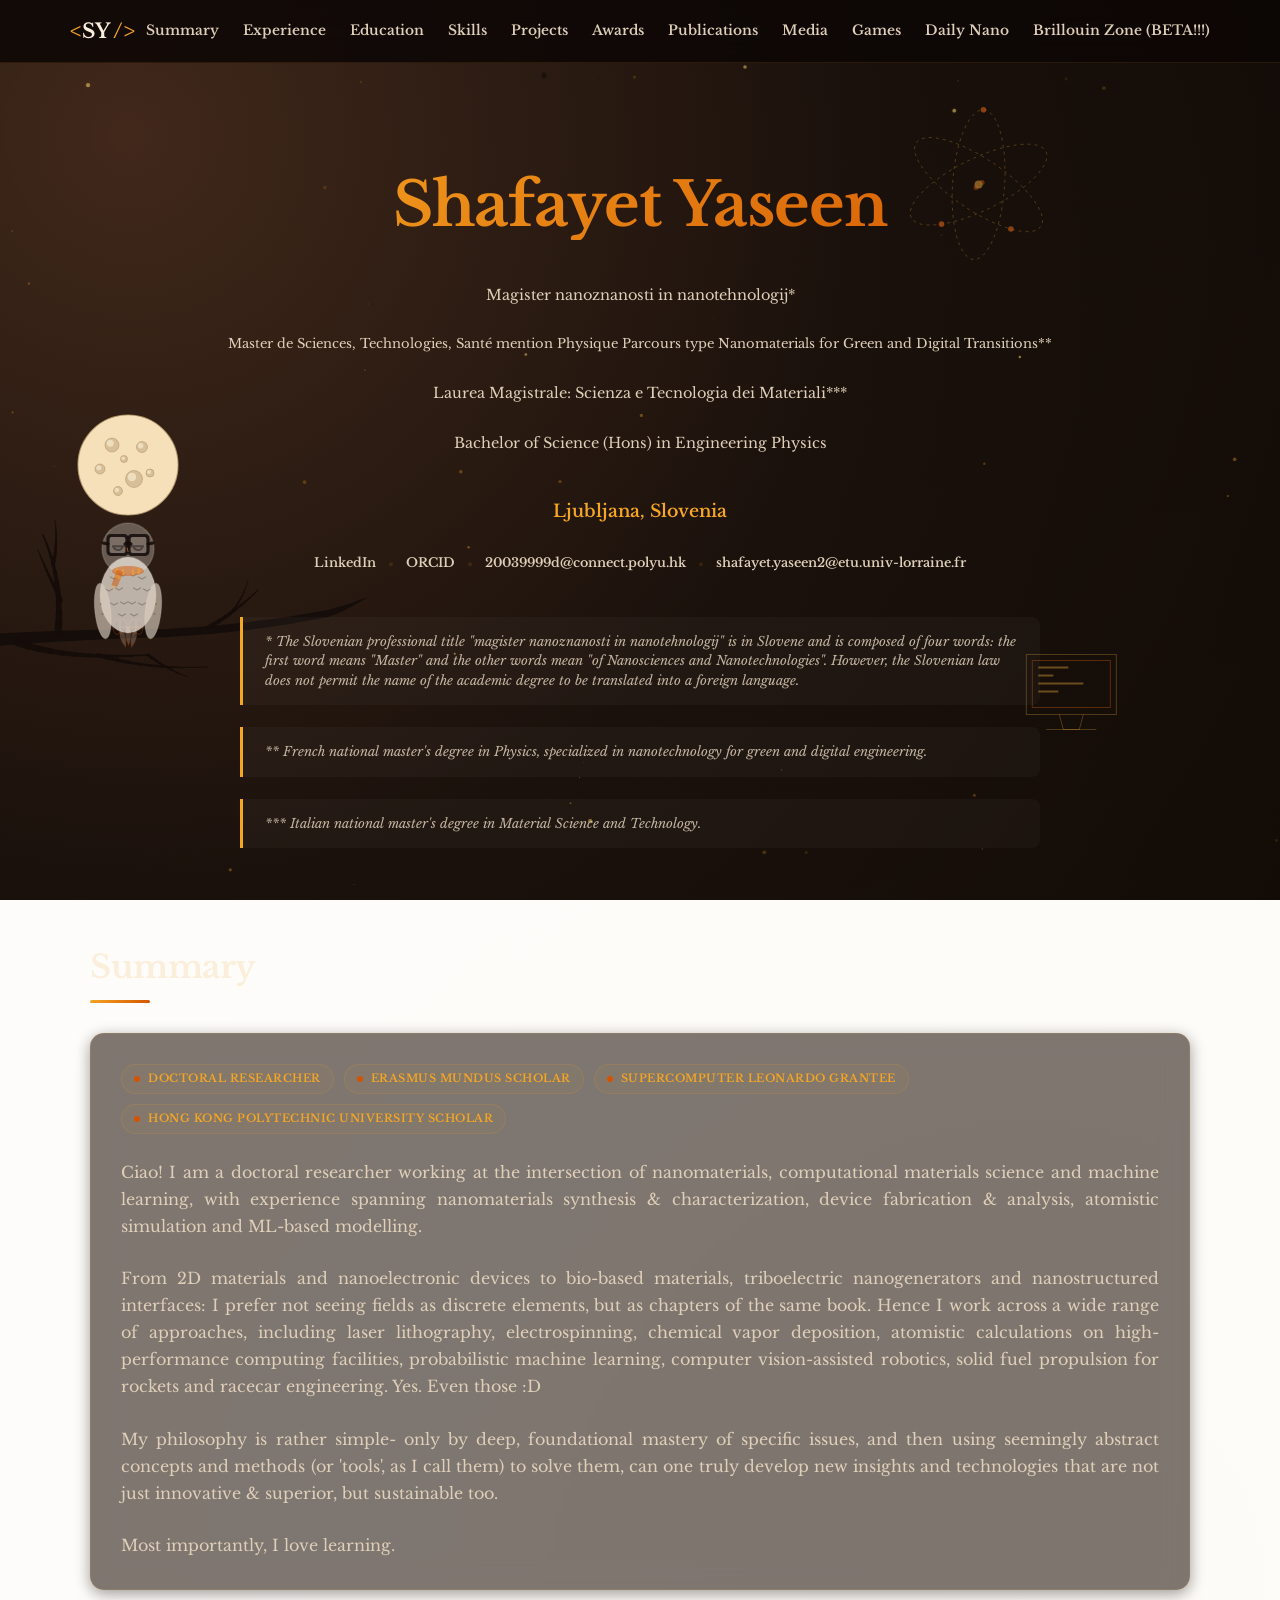
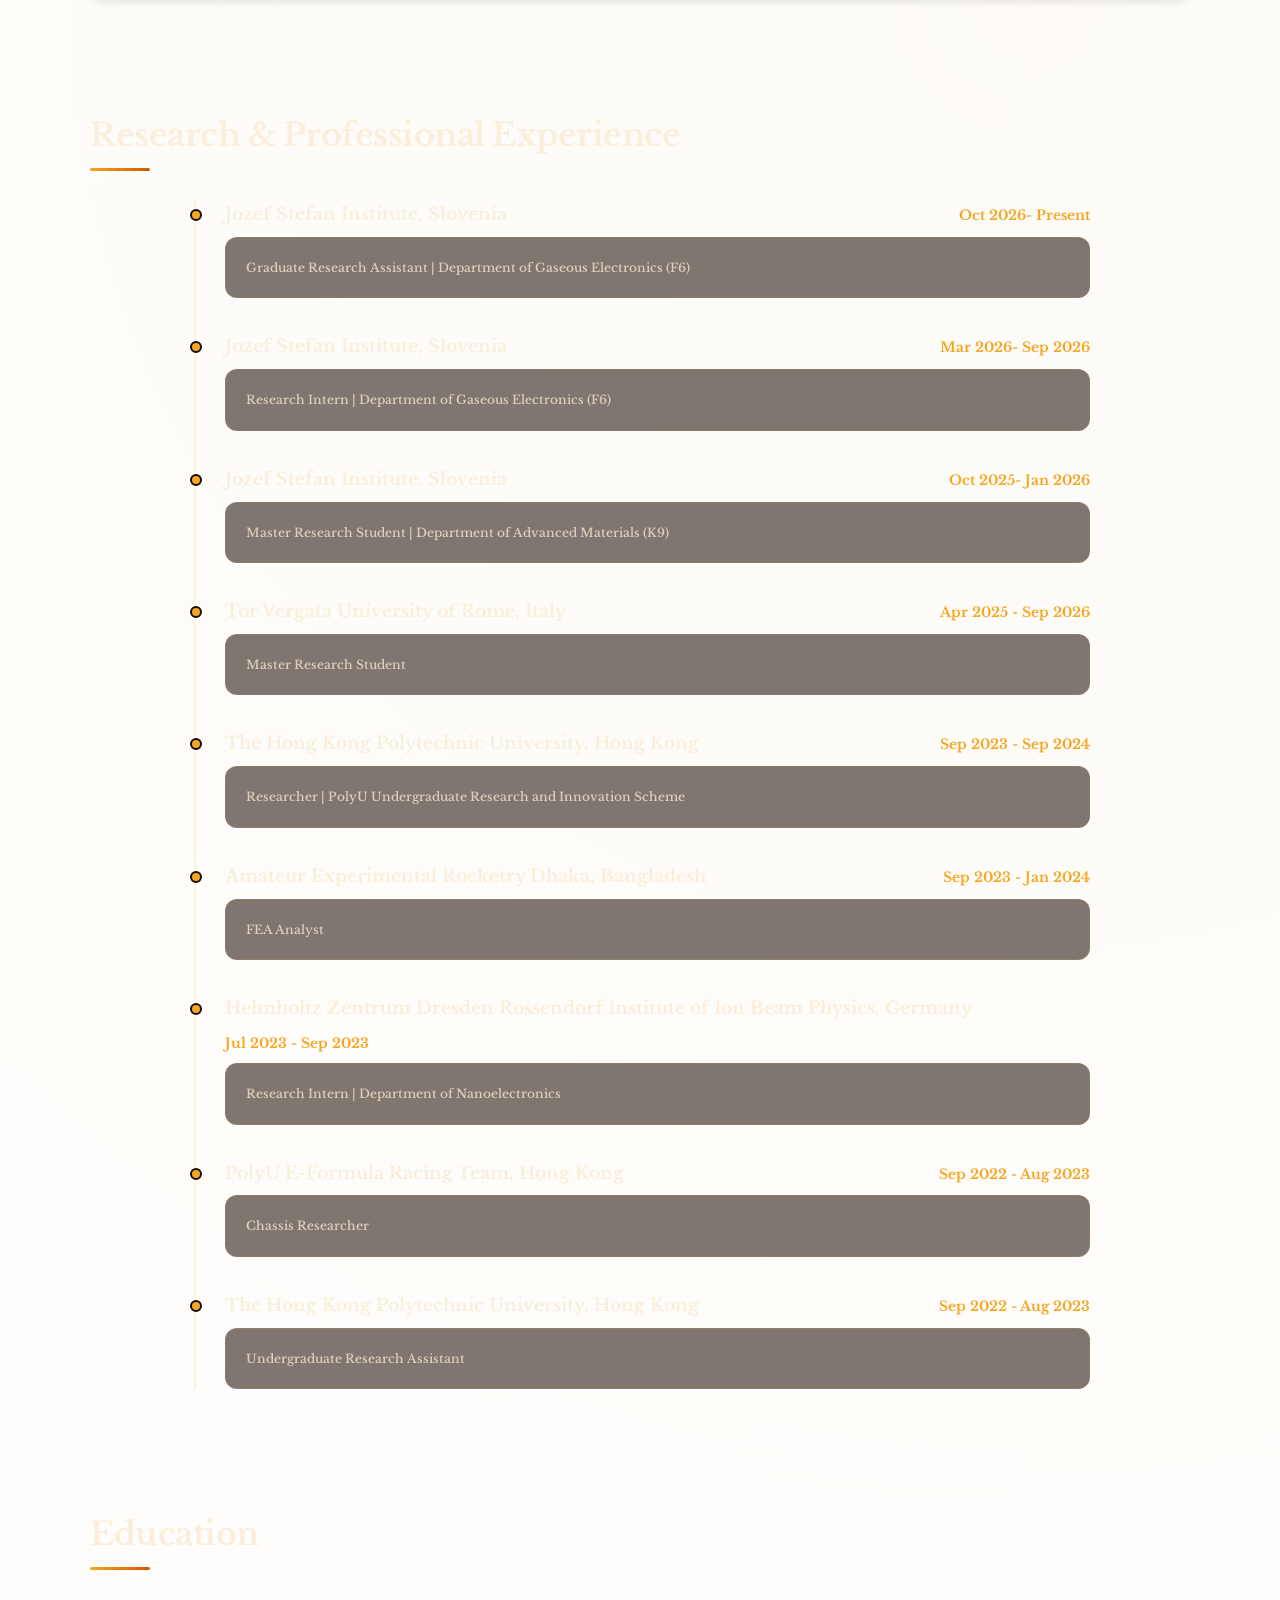
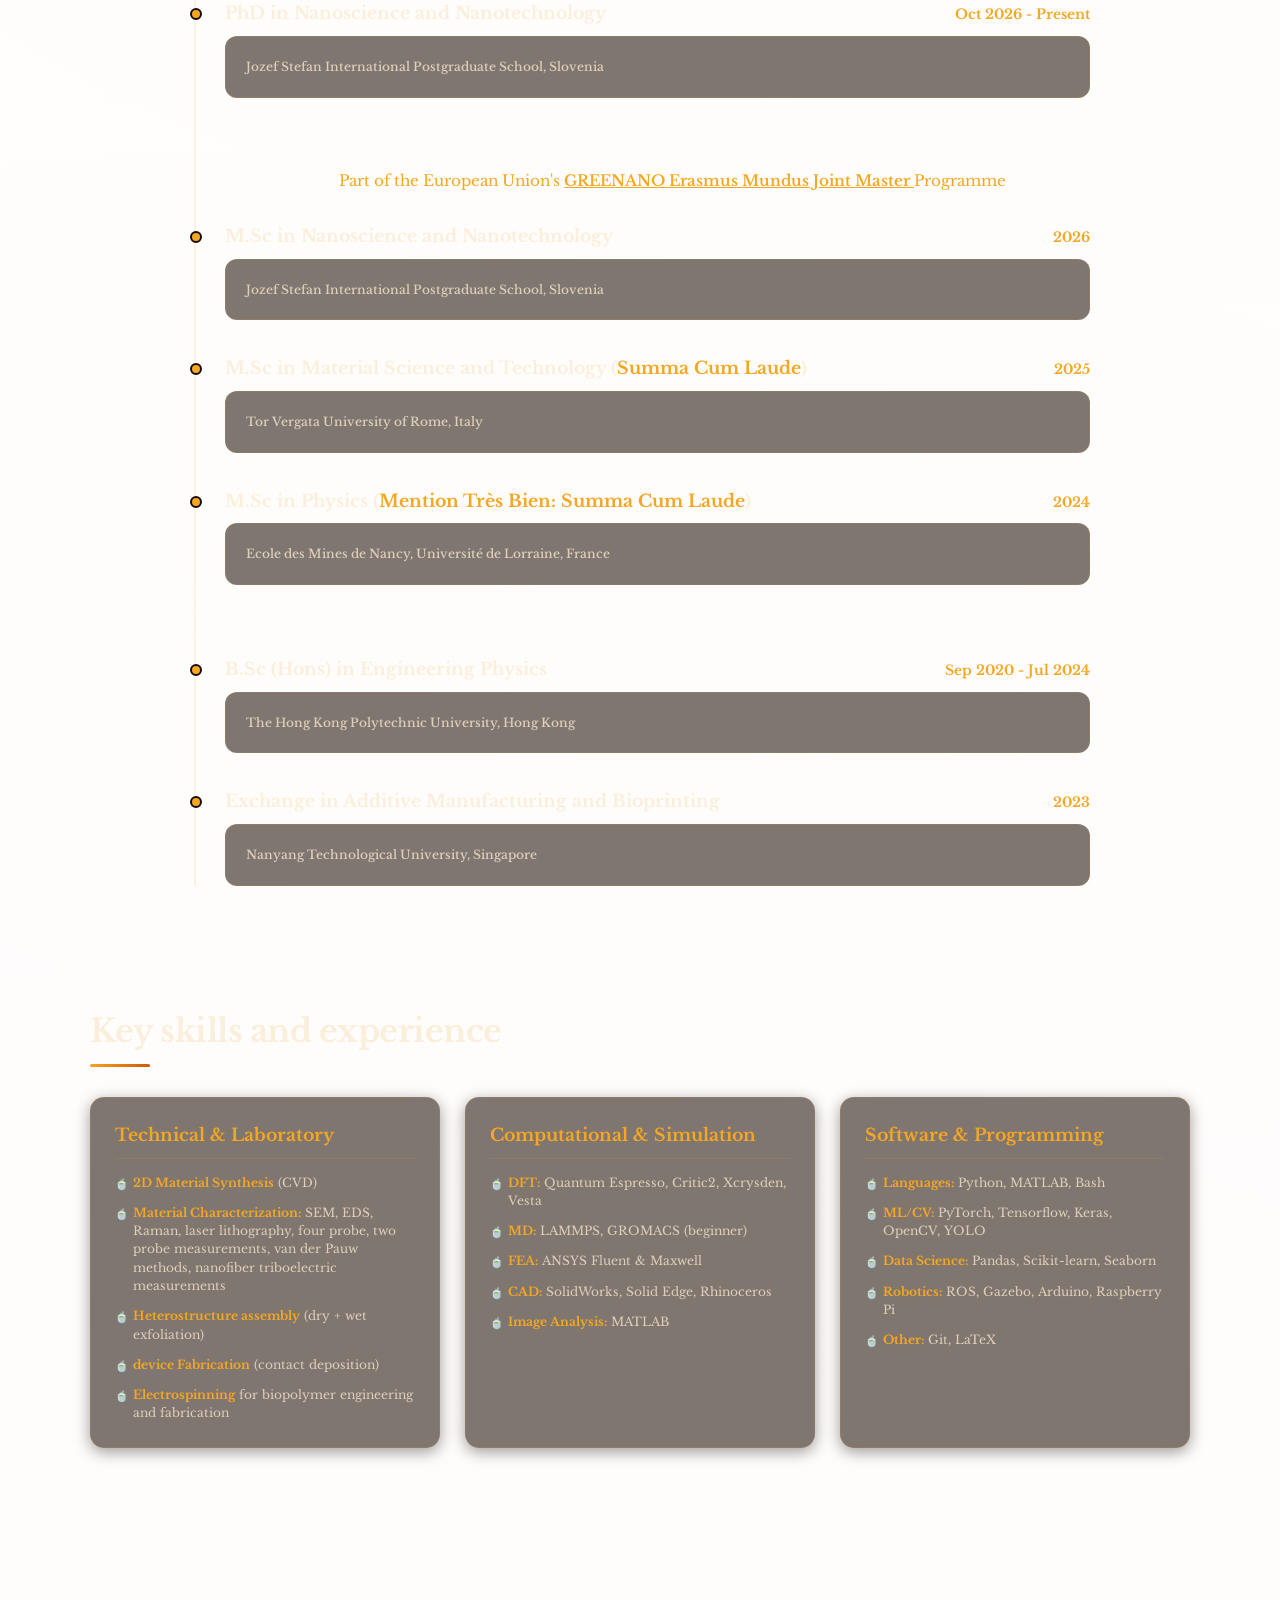
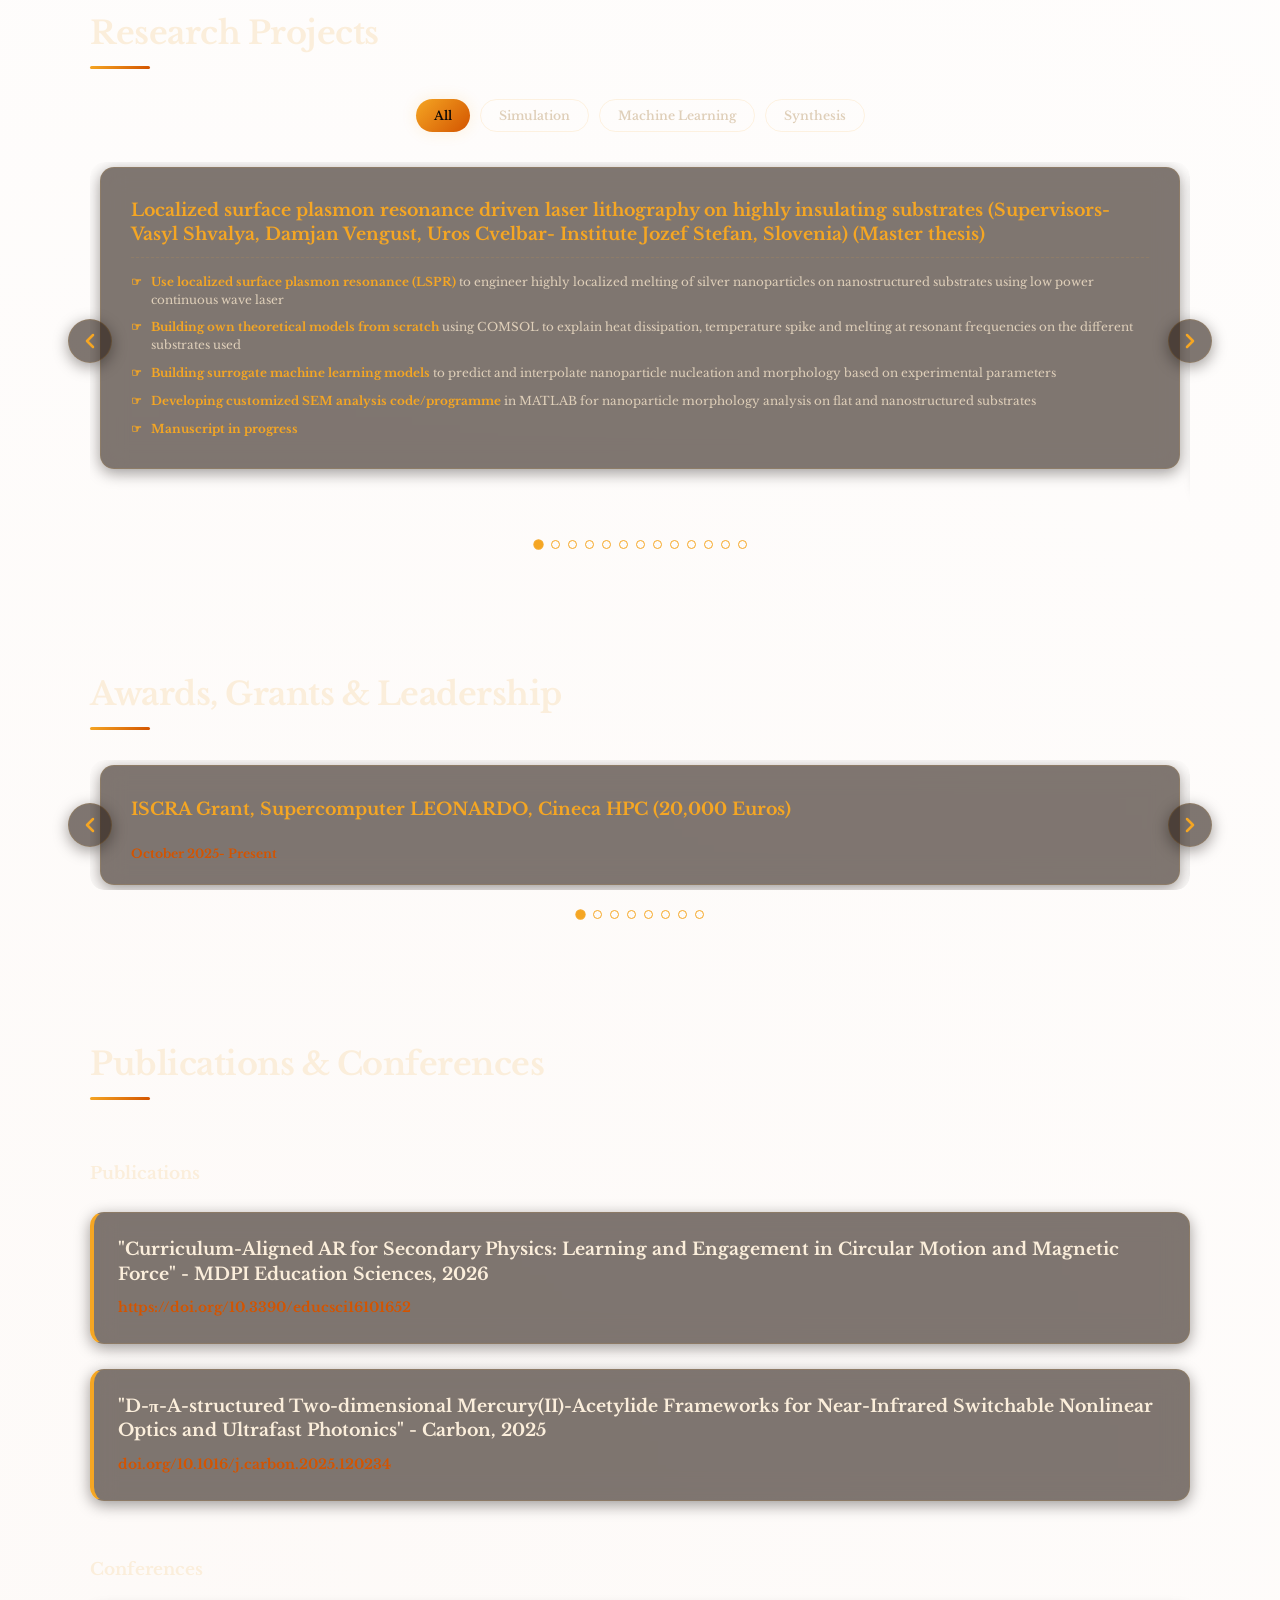
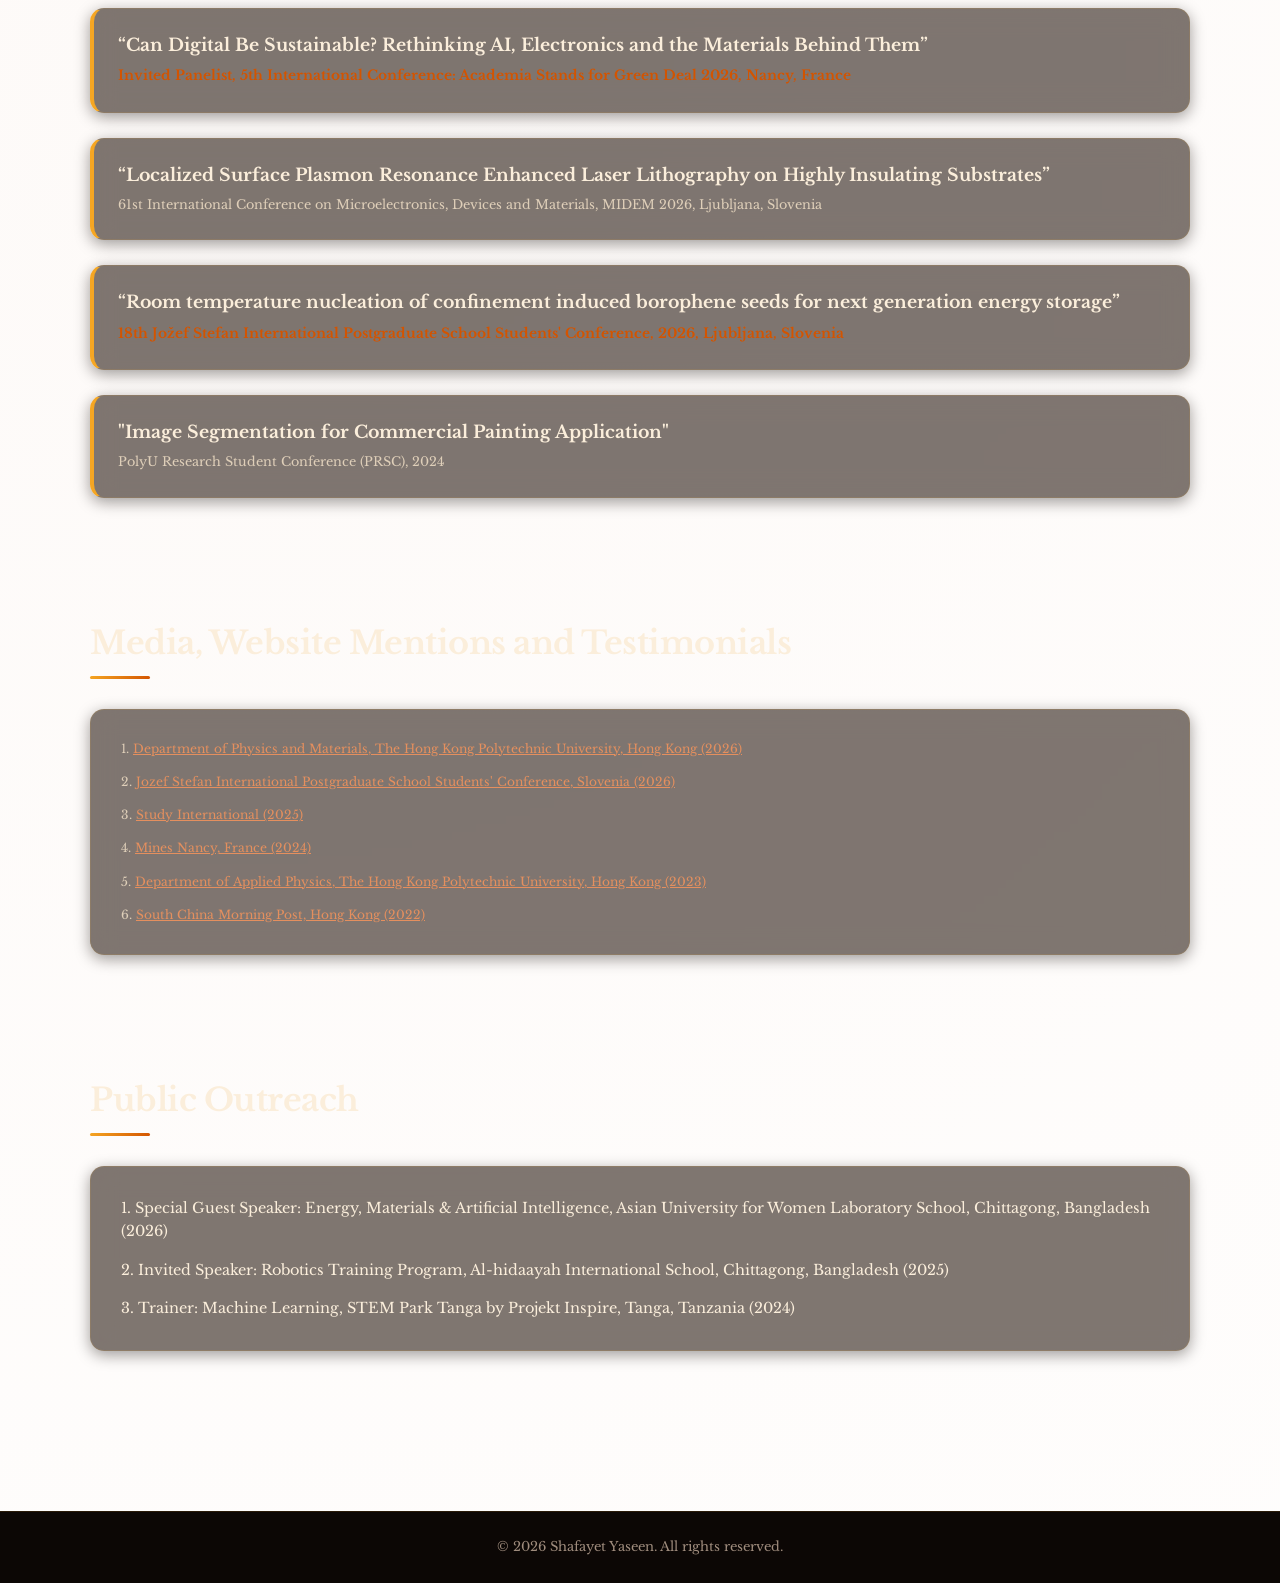
==== index.html @ ce7bb893 "Update index.html" ====
<!DOCTYPE html>
<html lang="en">
<head>
    <meta charset="UTF-8">
    <meta name="viewport" content="width=device-width, initial-scale=1.0">
    
    <!-- Google Search Console Verification Placeholder -->
    <meta name="google-site-verification" content="eQ77d6bFJSbsBdKT0Mb0CX51r5EJlA14xEJuEAWnmbM" />
    
    <title>Shafayet Yaseen Curriculum Vitae</title>
    <meta name="description" content="My CV">
    
    <!-- Google Fonts -->
    <link rel="preconnect" href="https://fonts.googleapis.com">
    <link rel="preconnect" href="https://fonts.gstatic.com" crossorigin>
    <link href="https://fonts.googleapis.com/css2?family=Libre+Baskerville:ital,wght@0,400;0,700;1,400&display=swap" rel="stylesheet">
    
    
    <!-- Stylesheet -->
    <link rel="stylesheet" href="style.css">
</head>
<body class="dark-theme">
    <!-- Clean Dark Academia Background -->
    <div class="ocean-background"></div>
    <canvas id="bg-canvas"></canvas>


    <!-- Navigation Header -->
    <header class="navbar">
        <div class="nav-container">
            <a href="#" class="nav-logo">
                <span class="logo-accent">&lt;</span>SY<span class="logo-accent"> /&gt;</span>
            </a>
            <nav class="nav-links">
                <a href="#summary" class="nav-link">Summary</a>
                <a href="#experience" class="nav-link">Experience</a>
                <a href="#education" class="nav-link">Education</a>
                <a href="#skills" class="nav-link">Skills</a>
                <a href="#projects" class="nav-link">Projects</a>
                <a href="#awards" class="nav-link">Awards</a>
                <a href="#publications" class="nav-link">Publications</a>
                <a href="#media" class="nav-link">Media</a>
                <a href="games.html" class="nav-link">Games</a>
                <a href="daily-nano.html" class="nav-link">Daily Nano</a>
                <a href="brillouin-visualizer.html" class="nav-link">Brillouin Zone (BETA!!!)</a>
            </nav>
            <!-- Mobile Navigation Dropdown Menu -->
            <select class="nav-dropdown" onchange="if(this.value) { window.location.href = this.value; }">
                <option value="" disabled selected>Menu...</option>
                <option value="#summary">Summary</option>
                <option value="#experience">Experience</option>
                <option value="#education">Education</option>
                <option value="#skills">Skills</option>
                <option value="#projects">Projects</option>
                <option value="#awards">Awards</option>
                <option value="#publications">Publications</option>
                <option value="#media">Media</option>
                <option value="games.html">Games 🎮</option>
                <option value="daily-nano.html">Daily Nano 📰</option>
                <option value="brillouin-visualizer.html">Brillouin Zone 🌌</option>
            </select>
        </div>
    </header>

    <main class="content-wrapper">
        <!-- Hero Section -->
        <section id="hero" class="hero-section">
            <div class="hero-content">
                <h1 class="hero-title">Shafayet Yaseen</h1>
                <h2 class="hero-subtitle">Magister nanoznanosti in nanotehnologij*</h2>
                <h2 class="hero-subtitle">Master de Sciences, Technologies, Santé mention Physique Parcours type Nanomaterials for Green and Digital Transitions**</h2>
                <h2 class="hero-subtitle">Laurea Magistrale: Scienza e Tecnologia dei Materiali***</h2>
                <h2 class="hero-subtitle">Bachelor of Science (Hons) in Engineering Physics</h2>
                <p class="hero-location">Ljubljana, Slovenia</p>
               
               
                
                <div class="hero-meta-links">
                    <a href="https://www.linkedin.com/in/shafayet-yaseen-986a29248" target="_blank" rel="noopener noreferrer" class="meta-link">LinkedIn</a>
                    <span class="meta-separator">•</span>
                    <a href="https://orcid.org/0009-0004-2615-1568" target="_blank" rel="noopener noreferrer" class="meta-link">ORCID</a>
                    <span class="meta-separator">•</span>
                    <a href="mailto:20039999d@connect.polyu.hk" class="meta-link">20039999d@connect.polyu.hk</a>
                    <span class="meta-separator">•</span>
                    <a href="mailto:shafayet.yaseen2@etu.univ-lorraine.fr" class="meta-link">shafayet.yaseen2@etu.univ-lorraine.fr</a>
                </div>
            </div>
        </section>

        <div class="degree-explanation-container">
            <div class="degree-explanation-content">
                <p>
                    * The Slovenian professional title "magister nanoznanosti in nanotehnologij" is in Slovene and is composed of four words: the first word means "Master" and the other words mean "of Nanosciences and Nanotechnologies". However, the Slovenian law does not permit the name of the academic degree to be translated into a foreign language.
                </p>
            </div>
        </div>
        <div class="degree-explanation-container">
            <div class="degree-explanation-content">
                <p>
                    ** French national master's degree in Physics, specialized in nanotechnology for green and digital engineering.
                </p>
            </div>
        </div>
        <div class="degree-explanation-container">
            <div class="degree-explanation-content">
                <p>
                    *** Italian national master's degree in Material Science and Technology.
                </p>
            </div>
        </div>
        <!-- Summary Section -->
        <section id="summary" class="section scroll-anim">
            <h2 class="section-title">Summary</h2>
            <div class="card summary-card">
                <!-- Highlight Badges -->
                <div class="highlight-badges">
                    <span class="highlight-badge"><span class="badge-dot"></span>Doctoral Researcher</span>
                    <span class="highlight-badge"><span class="badge-dot"></span>Erasmus Mundus Scholar</span>
                    <span class="highlight-badge"><span class="badge-dot"></span>Supercomputer LEONARDO Grantee</span>
                    <span class="highlight-badge"><span class="badge-dot"></span>Hong Kong Polytechnic University Scholar</span>
                </div>
                
                <p class="summary-paragraph">
                    Ciao! I am a doctoral researcher working at the intersection of nanomaterials, computational materials science and machine learning, with experience spanning nanomaterials synthesis & characterization, device fabrication & analysis, atomistic simulation and ML-based modelling.
                </p>
                
                <p class="summary-paragraph">
                    From 2D materials and nanoelectronic devices to bio-based materials, triboelectric nanogenerators and nanostructured interfaces: I prefer not seeing fields as discrete elements, but as chapters of the same book. Hence I work across a wide range of approaches, including laser lithography, electrospinning, chemical vapor deposition, atomistic calculations on high-performance computing facilities, probabilistic machine learning, computer vision-assisted robotics, solid fuel propulsion for rockets and racecar engineering. Yes. Even those :D
                </p>

                <p class="summary-paragraph">
                    My philosophy is rather simple- only by deep, foundational mastery of specific issues, and then using seemingly abstract concepts and methods (or 'tools', as I call them) to solve them, can one truly develop new insights and technologies that are not just innovative & superior, but sustainable too.
                </p>

                <p class="summary-paragraph">
                    Most importantly, I love learning.
                </p>
            </div>
        </section>

        <!-- Research & Professional Experience Section -->
        <section id="experience" class="section scroll-anim">
            <h2 class="section-title">Research &amp; Professional Experience</h2>
            <div class="timeline">
                <div class="timeline-item">
                    <div class="timeline-dot"></div>
                    <div class="timeline-header">
                        <span class="timeline-date">Oct 2026- Present</span>
                        <h3>Jozef Stefan Institute, Slovenia</h3>
                    </div>
                    <div class="timeline-content">
                        <p>Graduate Research Assistant | Department of Gaseous Electronics (F6)</p>
                    </div>
                </div>

                <div class="timeline-item">
                    <div class="timeline-dot"></div>
                    <div class="timeline-header">
                        <span class="timeline-date">Mar 2026- Sep 2026</span>
                        <h3>Jozef Stefan Institute, Slovenia</h3>
                    </div>
                    <div class="timeline-content">
                        <p>Research Intern | Department of Gaseous Electronics (F6)</p>
                    </div>
                </div>

                <div class="timeline-item">
                    <div class="timeline-dot"></div>
                    <div class="timeline-header">
                        <span class="timeline-date">Oct 2025- Jan 2026</span>
                        <h3>Jozef Stefan Institute, Slovenia</h3>
                    </div>
                    <div class="timeline-content">
                        <p>Master Research Student | Department of Advanced Materials (K9)</p>
                    </div>
                </div>

                <div class="timeline-item">
                    <div class="timeline-dot"></div>
                    <div class="timeline-header">
                        <span class="timeline-date">Apr 2025 - Sep 2026</span>
                        <h3>Tor Vergata University of Rome, Italy</h3>
                    </div>
                    <div class="timeline-content">
                        <p>Master Research Student</p>
                    </div>
                </div>

                <div class="timeline-item">
                    <div class="timeline-dot"></div>
                    <div class="timeline-header">
                        <span class="timeline-date">Sep 2023 - Sep 2024</span>
                        <h3>The Hong Kong Polytechnic University, Hong Kong</h3>
                    </div>
                    <div class="timeline-content">
                        <p>Researcher | PolyU Undergraduate Research and Innovation Scheme</p>
                    </div>
                </div>

                <div class="timeline-item">
                    <div class="timeline-dot"></div>
                    <div class="timeline-header">
                        <span class="timeline-date">Sep 2023 - Jan 2024</span>
                        <h3>Amateur Experimental Rocketry Dhaka, Bangladesh</h3>
                    </div>
                    <div class="timeline-content">
                        <p>FEA Analyst</p>
                    </div>
                </div>

                <div class="timeline-item">
                    <div class="timeline-dot"></div>
                    <div class="timeline-header">
                        <span class="timeline-date">Jul 2023 - Sep 2023</span>
                        <h3>Helmholtz Zentrum Dresden Rossendorf Institute of Ion Beam Physics, Germany</h3>
                    </div>
                    <div class="timeline-content">
                        <p>Research Intern | Department of Nanoelectronics</p>
                    </div>
                </div>

                <div class="timeline-item">
                    <div class="timeline-dot"></div>
                    <div class="timeline-header">
                        <span class="timeline-date">Sep 2022 - Aug 2023</span>
                        <h3>PolyU E-Formula Racing Team, Hong Kong</h3>
                    </div>
                    <div class="timeline-content">
                        <p>Chassis Researcher</p>
                    </div>
                </div>

                <div class="timeline-item">
                    <div class="timeline-dot"></div>
                    <div class="timeline-header">
                        <span class="timeline-date">Sep 2022 - Aug 2023</span>
                        <h3>The Hong Kong Polytechnic University, Hong Kong</h3>
                    </div>
                    <div class="timeline-content">
                        <p>Undergraduate Research Assistant</p>
                    </div>
                </div>
            </div>
        </section>

        <!-- Education Section -->
        <section id="education" class="section scroll-anim">
            <h2 class="section-title">Education</h2>
            
            <div class="timeline">


                <div class="timeline-item">
                    <div class="timeline-dot"></div>
                    <div class="timeline-header">
                        <span class="timeline-date">Oct 2026 - Present</span>
                        <h3>PhD in Nanoscience and Nanotechnology</h3>
                    </div>
                    <div class="timeline-content">
                        <p>Jozef Stefan International Postgraduate School, Slovenia</p>
                    </div>
                </div>

                <!-- Separation Line -->
                <div style="margin: 40px 0 30px 42px; border-top: 1px dashed rgba(255, 255, 255, 0.15);"></div>
                
                <!-- GREENANO Track Introduction -->
                <div style="display: flex; justify-content: center; width: 100%; margin: 0 0 30px 0; padding-left: 30px; box-sizing: border-box;">
                    <div style="text-align: center; font-size: 1.05rem; line-height: 1.6; color: var(--accent-gold); max-width: 80%;">
                        Part of the European Union's 
                        <a href="https://greenanomaster.eu" target="_blank" style="color: var(--accent-gold); text-decoration: underline; font-weight: 600;">
                            GREENANO Erasmus Mundus Joint Master
                        </a> Programme
                    </div>
                </div>
        
                <!-- Item 1: Jozef Stefan -->
                <div class="timeline-item">
                    <div class="timeline-dot"></div>
                    <div class="timeline-header">
                        <span class="timeline-date">2026</span>
                        <h3>M.Sc in Nanoscience and Nanotechnology</h3>
                    </div>
                    <div class="timeline-content">
                        <p>Jozef Stefan International Postgraduate School, Slovenia</p>
                    </div>
                </div>
        
                <!-- Item 2: Tor Vergata -->
                <div class="timeline-item">
                    <div class="timeline-dot"></div>
                    <div class="timeline-header">
                        <span class="timeline-date">2025</span>
                        <h3>M.Sc in Material Science and Technology (<span style="color: var(--accent-gold);">Summa Cum Laude</span>)</h3>
                    </div>
                    <div class="timeline-content">
                        <p>Tor Vergata University of Rome, Italy</p>
                    </div>
                </div>
        
                <!-- Item 3: Nancy -->
                <div class="timeline-item">
                    <div class="timeline-dot"></div>
                    <div class="timeline-header">
                        <span class="timeline-date">2024</span>
                        <h3>M.Sc in Physics (<span style="color: var(--accent-gold);">Mention Très Bien: Summa Cum Laude</span>)</h3>
                    </div>
                    <div class="timeline-content">
                        <p>Ecole des Mines de Nancy, Université de Lorraine, France</p>
                    </div>
                </div>
        
                <!-- Separation Line -->
                <div style="margin: 40px 0 30px 42px; border-top: 1px dashed rgba(255, 255, 255, 0.15);"></div>
        
                <!-- Item 4: PolyU -->
                <div class="timeline-item">
                    <div class="timeline-dot"></div>
                    <div class="timeline-header">
                        <span class="timeline-date">Sep 2020 - Jul 2024</span>
                        <h3>B.Sc (Hons) in Engineering Physics</h3>
                    </div>
                    <div class="timeline-content">
                        <p>The Hong Kong Polytechnic University, Hong Kong</p>
                    </div>
                </div>
        
                <!-- Item 5: NTU Exchange -->
                <div class="timeline-item">
                    <div class="timeline-dot"></div>
                    <div class="timeline-header">
                        <span class="timeline-date">2023</span>
                        <h3>Exchange in Additive Manufacturing and Bioprinting</h3>
                    </div>
                    <div class="timeline-content">
                        <p>Nanyang Technological University, Singapore</p>
                    </div>
                </div>
        
            </div>
        </section>
        <!-- Key Skills and Experience Section -->
        <section id="skills" class="section scroll-anim">
            <h2 class="section-title">Key skills and experience</h2>
            <div class="skills-details-grid">
                <!-- Technical & Laboratory -->
                <div class="card skill-detail-card">
                    <h4>Technical &amp; Laboratory</h4>
                    <ul class="skill-bullets">
                        <li><strong>2D Material Synthesis</strong> (CVD)</li>
                        <li><strong>Material Characterization:</strong> SEM, EDS, Raman, laser lithography, four probe, two probe measurements, van der Pauw methods, nanofiber triboelectric measurements</li>
                        <li><strong>Heterostructure assembly</strong> (dry + wet exfoliation)</li>
                        <li><strong>device Fabrication</strong> (contact deposition)</li>
                        <li><strong>Electrospinning</strong> for biopolymer engineering and fabrication</li>
                    </ul>
                </div>

                <!-- Computational & Simulation -->
                <div class="card skill-detail-card">
                    <h4>Computational &amp; Simulation</h4>
                    <ul class="skill-bullets">
                        <li><strong>DFT:</strong> Quantum Espresso, Critic2, Xcrysden, Vesta</li>
                        <li><strong>MD:</strong> LAMMPS, GROMACS (beginner)</li>
                        <li><strong>FEA:</strong> ANSYS Fluent &amp; Maxwell</li>
                        <li><strong>CAD:</strong> SolidWorks, Solid Edge, Rhinoceros</li>
                        <li><strong>Image Analysis:</strong> MATLAB</li>
                    </ul>
                </div>

                <!-- Software & Programming -->
                <div class="card skill-detail-card">
                    <h4>Software &amp; Programming</h4>
                    <ul class="skill-bullets">
                        <li><strong>Languages:</strong> Python, MATLAB, Bash</li>
                        <li><strong>ML/CV:</strong> PyTorch, Tensorflow, Keras, OpenCV, YOLO</li>
                        <li><strong>Data Science:</strong> Pandas, Scikit-learn, Seaborn</li>
                        <li><strong>Robotics:</strong> ROS, Gazebo, Arduino, Raspberry Pi</li>
                        <li><strong>Other:</strong> Git, LaTeX</li>
                    </ul>
                </div>
            </div>
        </section>

        <!-- Research Projects Section (Chronological Layout with Slider) -->
        <section id="projects" class="section scroll-anim">
            <h2 class="section-title">Research Projects</h2>
            
            <div class="filter-container">
                <button class="filter-btn active" data-filter="all">All</button>
                <button class="filter-btn" data-filter="simulation">Simulation</button>
                <button class="filter-btn" data-filter="machine-learning">Machine Learning</button>
                <button class="filter-btn" data-filter="synthesis">Synthesis</button>
            </div>

            <!-- Slider Wrapper -->
            <div class="slider-outer-wrapper">
                <button class="slider-nav-btn prev-btn" id="projects-prev" aria-label="Previous project">
                    <svg xmlns="http://www.w3.org/2000/svg" width="24" height="24" viewBox="0 0 24 24" fill="none" stroke="currentColor" stroke-width="2.5" stroke-linecap="round" stroke-linejoin="round"><polyline points="15 18 9 12 15 6"></polyline></svg>
                </button>
                
                <div class="slider-viewport" id="projects-slider-viewport">
                    <div class="slider-track" id="projects-slider-track">
                        
                        <!-- Project 1: Localized surface plasmon resonance driven laser lithography... (Mar 2026-Present) -->
                        <div class="slider-slide project-card-wrapper" data-category="simulation machine-learning">
                            <div class="card project-card">
                                <h3>Localized surface plasmon resonance driven laser lithography on highly insulating substrates (Supervisors- Vasyl Shvalya, Damjan Vengust, Uros Cvelbar- Institute Jozef Stefan, Slovenia) (Master thesis)</h3>
                                <ul class="project-details-bullets">
                                    <li><strong>Use localized surface plasmon resonance (LSPR)</strong> to engineer highly localized melting of silver nanoparticles on nanostructured substrates using low power continuous wave laser</li>
                                    <li><strong>Building own theoretical models from scratch</strong> using COMSOL to explain heat dissipation, temperature spike and melting at resonant frequencies on the different substrates used</li>
                                    <li><strong>Building surrogate machine learning models</strong> to predict and interpolate nanoparticle nucleation and morphology based on experimental parameters</li>
                                    <li><strong>Developing customized SEM analysis code/programme</strong> in MATLAB for nanoparticle morphology analysis on flat and nanostructured substrates</li>
                                    <li><strong>Manuscript in progress</strong></li>
                                </ul>
                            </div>
                        </div>

                        <!-- Project 2: Designing, fabricating and enhancing TENGs... (Oct 2025- Present) -->
                        <div class="slider-slide project-card-wrapper" data-category="synthesis machine-learning">
                            <div class="card project-card">
                                <h3>Designing, fabricating and enhancing triboelectric nanogenerators with chemically altered, electrospun biopolymers for wearable electronics: collaboration between Jozef Stefan Institute and the European Space Agency (Supervisor: Marija Vukomanović- Institute Jozef Stefan, Slovenia):</h3>
                                <ul class="project-details-bullets">
                                    <li><strong>Engineered enhancement</strong> of triboelectric properties of electrospun PLA nanofibers by adding ionic fillers for interfacial maxwell wagner sillars polarization, piezoelectric beta phase promoting fillers etc..</li>
                                    <li><strong>Carefully prepared the precursor solution</strong> by optimizing polymer weight and ionic fillers for a stable electrospinning jet; the rheological features (viscosity) of the precursor were found to greatly influence the surface morphology, fiber diameter, contact surface (analyzed in SEM) and hence triboelectric performance</li>
                                    <li><strong>Achieved &gt;16X increase</strong> in triboelectric performance by optimizing ionic filler weight percent compared to polymer</li>
                                    <li><strong>Collaboration</strong> with the European Space Agency, Tekstina and Jozef Stefan Institute. Supervisor: Dr Marija Vukomanović</li>
                                    <li><strong>Manuscript in progress</strong></li>
                                </ul>
                            </div>
                        </div>

                        <!-- Project 3: Atomistic modelling (LEONARDO)... (May 2025 - Present) -->
                        <div class="slider-slide project-card-wrapper" data-category="simulation">
                            <div class="card project-card">
                                <h3>Atomistic modelling (at supercomputer LEONARDO) of intercalated borophene and boron nanostructures in graphite (HOPG) for heterostructure synthesis, supported by experiments (Supervisors: Manuela Scarselli, Conor David Hogan- University of Rome Tor Vergata, National Research Council, Italy):</h3>
                                <ul class="project-details-bullets">
                                    <li><strong>Carried out a full scale phase transition study</strong> and calculated STM study of boron nanostructures in graphitic confinement by gradual addition of atoms to:
                                        <ul class="project-sub-bullets">
                                            <li><strong>Explain</strong> the observed experimental STM features</li>
                                            <li><strong>Prove nucleation</strong> of 2D boron sheet (borophene) in graphitic confinement at room temperature, while conventional borophene synthesis routes involve silver (111)/metallic templates or substrates, and ~400 K temperatures</li>
                                        </ul>
                                    </li>
                                    <li><strong>Achieved a 98% match</strong> with experimental features, and observed a possible favorable nucleation of borophene in graphitic confinement conditions</li>
                                    <li><strong>DFT simulation</strong> of intercalated borophene/boron cluster under graphite for a novel synthesis of heterostructures for gas sensing AND battery applications (May 2025- Present), University of Rome Tor Vergata, Italy</li>
                                    <li><strong>Manuscript in progress</strong></li>
                                </ul>
                            </div>
                        </div>

                        <!-- Project 4: Synthesis of lignocellulosic bioplastic film... (March 2025- August 2025) -->
                        <div class="slider-slide project-card-wrapper" data-category="synthesis">
                            <div class="card project-card">
                                <h3>Synthesis of lignocellulosic bioplastic film from artichoke waste (Supervisors: Prof Dr Emanuela Gatto, Dr Raffaella Lettieri- University of Rome Tor Vergata, Italy)</h3>
                                <p class="project-text">Worked with a group of Master's level researchers, using artichoke leaves to extract lignocellulose via alkaline hydrolysis, making a bioplastic film out of the extracted lignucellulose, and characterizing its mechanical properties (deriving secondary properties via calculations), glass transition temperature via differential scanning calorimetry (DSC), chemical composition via FTIR (and determining crystallinity by calculations), hydrophobicity and water vapor permeability (WVP).</p>
                            </div>
                        </div>

                        <!-- Project 5: Sustainability of permanent magnets... (Oct 2024- Feb 2025) -->
                        <div class="slider-slide project-card-wrapper" data-category="simulation">
                            <div class="card project-card">
                                <h3>Sustainability analysis of permanent magnets for the energy transition (Supervisors: Alexander Nomine, Stephane Mangin- University of Lorraine, France)</h3>
                                <p class="project-text">Calculating overall sustainability of major permanent magnets, broadly divided into RE (rare earth) based PM’s (NdFeB, SmCo) and non-RE PM’s (strontium hexaferrites, MnAlC) in terms of environmental footprint, performance, supply chain stability and price.</p>
                            </div>
                        </div>

                        <!-- Project 6: Sustainability of Critical Minerals... (Sep 2024- Present) -->
                        <div class="slider-slide project-card-wrapper" data-category="simulation">
                            <div class="card project-card">
                                <h3>Sustainability of Critical Minerals (Sep 2024- Present), Universite de Lorraine, France</h3>
                                <p class="project-text">Working with TIMES models to predict how dynamic and regionally differentiated critical mineral supply constraints (specifically for critical minerals, determined by current reserve estimates and geopolitical risk assessments) fundamentally reshape the optimal energy transition pathways for China, USA and Australia by 2050, taking into account technological advancement, improved recycling rates, material efficiency, supply chain stability and future demand growth. Supervisor: Valentin Milichko</p>
                            </div>
                        </div>

                        <!-- Project 7: Service Learning... (Jan 2024- Feb 2024) -->
                        <div class="slider-slide project-card-wrapper" data-category="machine-learning">
                            <div class="card project-card">
                                <h3>Teaching Machine Learning in Tanga, Tanzania (Service Learning)</h3>
                                <p class="project-text">Service Learning at Projekt Inspire, Tanga, Tanzania (Jan 2024- Feb 2024). taught machine learning to Primary and Secondary school students at Projekt Inspire Stempark, Tanga, Tanzania for about 4 weeks. Students got awarded. Supervisor: Ashaduzzaman Khan</p>
                            </div>
                        </div>

                        <!-- Project 8: Developing an ML mobile app... (Sep 2023- May 2024) -->
                        <div class="slider-slide project-card-wrapper" data-category="coding machine-learning">
                            <div class="card project-card">
                                <h3>Developing an ML-based mobile application for farming automation (Supervisor: Yuen Hong Tsang- Hong Kong PolyU)</h3>
                                <p class="project-text">Developing an ML-based mobile application for farming automation (Sep 2023- May 2024), The Hong Kong Polytechnic University, Hong Kong. Developing a computer vision algorithm and deploying it to a self developed Mobile Application on Android Studio for crop and farming analysis. Supervisor: Yuen Hong Tsang</p>
                            </div>
                        </div>

                        <!-- Project 9: Optoelectronic failure analysis... (Sep 2023- Jan 2024) -->
                        <div class="slider-slide project-card-wrapper" data-category="synthesis">
                            <div class="card project-card">
                                <h3>Optoelectronic device failure analysis in TEM and SEM (Supervisor: Jiyan Dai- Hong Kong Polytechnic University)</h3>
                                <p class="project-text">Optoelectronic failure analysis (Sep 2023- Jan 2024), The Hong Kong Polytechnic University, Hong Kong. Carry out research on optoelectronic device failure analysis in TEM and SEM to determine the main causes of performance degradation. Supervisor: Jiyan Dai</p>
                            </div>
                        </div>

                        <!-- Project 10: Computer vision for mechatronic painting... (2023-2024) -->
                        <div class="slider-slide project-card-wrapper" data-category="machine-learning">
                            <div class="card project-card">
                                <h3>Computer vision system for a mechatronic painting arm (Supervisor: Yuen Hong Tsang- Hong Kong Polytechnic University)</h3>
                                <p class="project-text">Computer vision system for a mechatronic arm (Huawei-PolyU AI Lab), The Hong Kong Polytechnic University, Hong Kong. Developing the control system for a computer vision algorithm (using YOLO) to be connected to a robotic arm for commercial painting. Supervisor: Yuen Hong Tsang</p>
                            </div>
                        </div>

                        <!-- Project 11: Electrical characterization of MOFs... (Jul 2023- Sep 2023) -->
                        <div class="slider-slide project-card-wrapper" data-category="synthesis">
                            <div class="card project-card">
                                <h3>Electrical Characterization of 2D MOF-based devices (Supervisor: Artur Erbe- Helmholtz Zentrum Dresden Rossendorf, Germany)</h3>
                                <p class="project-text">Electrical Characterization of MOFs, HZDR Institute of Ion Beam Physics, Germany. Electrical characterization of MOF-based transistors for MOFtronics application using two probe, four probe methods and Van der Pauw methods. Supervisor: Artur Erbe</p>
                            </div>
                        </div>

                        <!-- Project 12: In2Se3 CVD growth... (Sep 2022- Sep 2023) -->
                        <div class="slider-slide project-card-wrapper" data-category="synthesis">
                            <div class="card project-card">
                                <h3>Synthesis and characterization of the first ever phase controllable large area growth of In2Se3 (Supervisor: Jiong Zhao- Hong Kong Polytechnic University)</h3>
                                <p class="project-text">Lubricity of Van Der Waal’s Layered Materials: wrinkling, flexoelectricity and chemistry (Sep 2022- Sep 2023), The Hong Kong Polytechnic University, Hong Kong. Synthesize 2D Indium (iii) Selenide using Chemical Vapor Deposition (CVD) synthesis, Study and analyze the crystal growth of Indium (iii) Selenide on the substrate, Use Raman Spectroscopy to further understand and analyze the growth patterns. Studied the possible reasons for the various crystal deformations, crystal wrinkling on mono layers and bilayers, material strength and the effects of structural stress, strain and shear on electrical and thermal properties. Supervisor: Jiong Zhao</p>
                            </div>
                        </div>

                        <!-- Project 13: Monocoque Chassis FEA... (Sep 2022- Sep 2023) -->
                        <div class="slider-slide project-card-wrapper" data-category="simulation">
                            <div class="card project-card">
                                <h3>Monocoque Chassis Material Analysis (Sep 2022- Sep 2023), The Hong Kong Polytechnic University, Hong Kong</h3>
                                <p class="project-text">Carry out Finite Element Analysis (FEA) on Ansys and relevant software to study structural integrity of monocoque chassis designed by myself. Write a report on designing a monocoque chassis for the E-Formula Racing Team at Hong Kong Polytechnic University</p>
                            </div>
                        </div>
                    </div>
                </div>

                <button class="slider-nav-btn next-btn" id="projects-next" aria-label="Next project">
                    <svg xmlns="http://www.w3.org/2000/svg" width="24" height="24" viewBox="0 0 24 24" fill="none" stroke="currentColor" stroke-width="2.5" stroke-linecap="round" stroke-linejoin="round"><polyline points="9 18 15 12 9 6"></polyline></svg>
                </button>
            </div>
            
            <!-- Slider Dots -->
            <div class="slider-dots-container" id="projects-slider-dots"></div>
        </section>

        <!-- Awards, Grants & Leadership Section -->
        <section id="awards" class="section scroll-anim">
            <h2 class="section-title">Awards, Grants &amp; Leadership</h2>
            
            <div class="slider-outer-wrapper">
                <button class="slider-nav-btn prev-btn" id="awards-prev" aria-label="Previous award">
                    <svg xmlns="http://www.w3.org/2000/svg" width="24" height="24" viewBox="0 0 24 24" fill="none" stroke="currentColor" stroke-width="2.5" stroke-linecap="round" stroke-linejoin="round"><polyline points="15 18 9 12 15 6"></polyline></svg>
                </button>

                <div class="slider-viewport" id="awards-slider-viewport">
                    <div class="slider-track" id="awards-slider-track">
                        <!-- Award 1 -->
                        <div class="slider-slide award-card-wrapper">
                            <div class="card award-card">
                                <h3>ISCRA Grant, Supercomputer LEONARDO, Cineca HPC (20,000 Euros)</h3>
                                <span class="award-date">October 2025- Present</span>
                            </div>
                        </div>

                        <!-- Award 2 -->
                        <div class="slider-slide award-card-wrapper">
                            <div class="card award-card">
                                <h3>Erasmus Mundus Scholarship (Triple Master's Degree in Nanomaterials)</h3>
                                <span class="award-date">2024 - Present</span>
                            </div>
                        </div>

                        <!-- Award 3 -->
                        <div class="slider-slide award-card-wrapper">
                            <div class="card award-card">
                                <h3>URIS and HKSAR Government Grant (5200 Euros)</h3>
                                <span class="award-date">Sep 2023-Sep 2024</span>
                            </div>
                        </div>

                        <!-- Award 4 -->
                        <div class="slider-slide award-card-wrapper">
                            <div class="card award-card">
                                <h3>DAAD Scholarship (Research at HZDR, Germany)</h3>
                                <span class="award-date">2023</span>
                            </div>
                        </div>

                        <!-- Award 5 -->
                        <div class="slider-slide award-card-wrapper">
                            <div class="card award-card">
                                <h3>PolyU 100% Scholarship (The Hong Kong PolyU)</h3>
                                <span class="award-date">2020-2024</span>
                            </div>
                        </div>

                        <!-- Award 6 -->
                        <div class="slider-slide award-card-wrapper">
                            <div class="card award-card">
                                <h3>Organizer, The 18th Jozef Stefan International Postgraduate School Students’ Conference (Slovenia)</h3>
                                <span class="award-date">2026</span>
                            </div>
                        </div>

                        <!-- Award 7 -->
                        <div class="slider-slide award-card-wrapper">
                            <div class="card award-card">
                                <h3>President, PolyU International Student Association</h3>
                                <span class="award-date">2023 - 2024</span>
                            </div>
                        </div>

                        <!-- Award 8 -->
                        <div class="slider-slide award-card-wrapper">
                            <div class="card award-card">
                                <h3>Founding Vice President, PolyU English Debate Club</h3>
                                <span class="award-date">2023 - 2024</span>
                            </div>
                        </div>
                    </div>
                </div>

                <button class="slider-nav-btn next-btn" id="awards-next" aria-label="Next award">
                    <svg xmlns="http://www.w3.org/2000/svg" width="24" height="24" viewBox="0 0 24 24" fill="none" stroke="currentColor" stroke-width="2.5" stroke-linecap="round" stroke-linejoin="round"><polyline points="9 18 15 12 9 6"></polyline></svg>
                </button>
            </div>
            
            <div class="slider-dots-container" id="awards-slider-dots"></div>
        </section>

        <!-- Publications & Conferences Section -->
        <section id="publications" class="section scroll-anim">
            <h2 class="section-title">Publications &amp; Conferences</h2>
            
            <div class="pub-grid">
                <!-- Publication Card -->
                <div class="skills-section-header" style="margin-top: 30px;">
                    <h3>Publications</h3>
                </div>
                
                
                <div class="card pub-card">
                    <h3>"Curriculum-Aligned AR for Secondary Physics: Learning and Engagement in Circular Motion and Magnetic Force" - MDPI Education Sciences, 2026</h3>
                    <div class="pub-actions">
                        <a href="https://doi.org/10.3390/educsci16101652" target="_blank" rel="noopener noreferrer" class="pub-link">
                            <span>https://doi.org/10.3390/educsci16101652</span>
                        </a>
                    </div>
                </div>
                
                
                
                
                <div class="card pub-card">
                    <h3>"D-π-A-structured Two-dimensional Mercury(II)-Acetylide Frameworks for Near-Infrared Switchable Nonlinear Optics and Ultrafast Photonics" - Carbon, 2025</h3>
                    <div class="pub-actions">
                        <a href="https://doi.org/10.1016/j.carbon.2025.120234" target="_blank" rel="noopener noreferrer" class="pub-link">
                            <span>doi.org/10.1016/j.carbon.2025.120234</span>
                        </a>
                    </div>
                </div>

                <!-- Conference Section Header -->
                <div class="skills-section-header" style="margin-top: 30px;">
                    <h3>Conferences</h3>
                </div>

                 <div class="card pub-card">
                    <h3>“Can Digital Be Sustainable? Rethinking AI, Electronics and the Materials Behind Them”</h3>
                    <p class="pub-desc"><a href="https://www.greendeal.mines-nancy.eu/programme" target="_blank" rel="noopener noreferrer" class="pub-link">Invited Panelist, 5th International Conference: Academia Stands for Green Deal 2026, Nancy, France</a></p>
                </div>
                
                <div class="card pub-card">
                    <h3>“Localized Surface Plasmon Resonance Enhanced Laser Lithography on Highly Insulating Substrates”</h3>
                    <p class="pub-desc">61st International Conference on Microelectronics, Devices and Materials, MIDEM 2026, Ljubljana, Slovenia</a></p>
                </div>


                <div class="card pub-card">
                    <h3>“Room temperature nucleation of confinement induced borophene seeds for next generation energy storage”</h3>
                    <p class="pub-desc">
                        <a href="http://ipssc.mps.si/" target="_blank" rel="noopener noreferrer" class="pub-link">18th Jožef Stefan International Postgraduate School Students' Conference, 2026, Ljubljana, Slovenia</a>
                    </p>
                </div>

                <!-- Conference Card 1 -->
                <div class="card pub-card">
                    <h3>"Image Segmentation for Commercial Painting Application"</h3>
                    <p class="pub-desc">PolyU Research Student Conference (PRSC), 2024</p>
                </div>

                <!-- Conference Card 2 -->
               
            </div>
        </section>

        <!-- Media & Features -->
        <section id="media" class="section scroll-anim">
            <h2 class="section-title">Media, Website Mentions and Testimonials</h2>
            <div class="media-carousel">
                <div class="card media-card">
                    <ul class="media-list" style="list-style: none; text-align: left; display: flex; flex-direction: column; gap: 15px;">
                        <li>1. <a href="https://lnkd.in/p/dZeHQj8y" target="_blank" rel="noopener noreferrer" class="media-link-item">Department of Physics and Materials, The Hong Kong Polytechnic University, Hong Kong (2026)</a></li>
                        <li>2. <a href="http://ipssc.mps.si/" target="_blank" rel="noopener noreferrer" class="media-link-item">Jozef Stefan International Postgraduate School Students' Conference, Slovenia (2026)</a></li>
                        <li>3. <a href="https://lp.studyinternational.com/the-hong-kong-polytechnic-university-department-of-applied-physics/yaseen-shafayet/" target="_blank" rel="noopener noreferrer" class="media-link-item">Study International (2025)</a></li>
                        <li>4. <a href="https://www.youtube.com/watch?app=desktop&v=QonTtWUNpKo" target="_blank" rel="noopener noreferrer" class="media-link-item">Mines Nancy, France (2024)</a></li>
                        <li>5. <a href="https://www.polyu.edu.hk/ap/news-and-events/news/2024/eng_yaseen-erasmus-mundus-scholarship/" target="_blank" rel="noopener noreferrer" class="media-link-item">Department of Applied Physics, The Hong Kong Polytechnic University, Hong Kong (2023)</a></li>
                        <li>6. <a href="https://www.polyu.edu.hk/ap/news-and-events/news/2023/eng_yaseen-interviewed/" target="_blank" rel="noopener noreferrer" class="media-link-item">South China Morning Post, Hong Kong (2022)</a></li>
                    </ul>
                </div>
            </div>
        </section>
        <!-- public outreach -->
        
        <section id="outreach" class="section scroll-anim">
            <h2 class="section-title">Public Outreach</h2>
            <div class="outreach-carousel">
                <div class="card outreach-card">
                    <ul class="outreach-list" style="list-style: none; text-align: left; display: flex; flex-direction: column; gap: 15px;">
                        <li>1. Special Guest Speaker: Energy, Materials & Artificial Intelligence, Asian University for Women Laboratory School, Chittagong, Bangladesh  (2026)</li>
                        <li>2. Invited Speaker: Robotics Training Program, Al-hidaayah International School, Chittagong, Bangladesh (2025)</li>
                        <li>3. Trainer: Machine Learning, STEM Park Tanga by Projekt Inspire, Tanga, Tanzania (2024)</li>
                       
                    </ul>
                </div>
            </div>
        </section>

    </main>

    <!-- Footer -->
    <footer class="footer">
        <div class="footer-container">
            <p>&copy; 2026 Shafayet Yaseen. All rights reserved.</p>
        </div>
    </footer>

    <!-- Script -->
    <script src="script.js"></script>
</body>
</html>
---- style.css ----
/* CSS Design System - Premium Light Parchment Theme (ADHD Friendly & High Contrast) */

/* ==========================================
   Design Tokens & Variables (Light Theme Only)
   ========================================== */
:root {
    /* Fonts - Baskerville for a premium bookish academia feel */
    --font-sans: 'Libre Baskerville', 'Baskerville', 'Playfair Display', 'Georgia', serif;
    --font-display: 'Libre Baskerville', 'Baskerville', 'Playfair Display', 'Georgia', serif;

    /* Theme Variables - Coffee by Candlelight & Cosmic Mysteries */
    --bg-primary: #150d0a;        /* Deep roasted espresso bean dark base */
    --bg-secondary: #0c0705;      /* Darkest cosmic black-coffee shade */
    --bg-card: rgba(43, 29, 21, 0.6); /* Cozy warm hazelnut coffee cream glass card */
    --bg-card-hover: rgba(56, 38, 27, 0.75); /* Steamed coffee cream card hover */
    --border-color: rgba(245, 166, 35, 0.12); /* Candlelight amber border */
    --border-hover: rgba(245, 166, 35, 0.4);  /* Blazing candlelight hover border */
    
    --text-primary: #fbeedb;      /* Warm light autumn gold-cream */
    --text-secondary: #dfcfb9;    /* Steamed milk autumn beige */
    --text-muted: #9f8c7d;        /* Warm smoke/ground coffee brown */
    
    --accent-gold: #f5a623;       /* Flickering candlelight gold */
    --accent-red: #d35400;        /* Warm fireplace ember orange */
    --accent-teal: #465c40;       /* Muted forest green */
    --gradient-accent: linear-gradient(135deg, #f5a623 0%, #d35400 100%);
    --gradient-glow: rgba(245, 166, 35, 0.06);
    
    --shadow-sm: 0 4px 15px rgba(12, 7, 5, 0.4);
    --shadow-md: 0 10px 30px rgba(12, 7, 5, 0.55);
    --shadow-lg: 0 20px 45px rgba(12, 7, 5, 0.7);
    --shadow-glow: 0 0 15px rgba(245, 166, 35, 0.15);
    
    --glass-blur: blur(12px);
    --transition-speed: 0.3s;
    --transition-curve: cubic-bezier(0.25, 0.8, 0.25, 1);
}

/* ==========================================
   Global Resets & Base Styles
   ========================================== */
* {
    box-sizing: border-box;
    margin: 0;
    padding: 0;
}

/* Magic Wand Cursor (The Elder Wand) */
html, body, a, button, select, input, textarea, [role="button"], .filter-btn, .slider-btn {
    cursor: url("data:image/svg+xml;utf8,<svg xmlns='http://www.w3.org/2000/svg' width='32' height='32' viewBox='0 0 32 32'><line x1='30' y1='30' x2='6' y2='6' stroke='%231c1512' stroke-width='1.8' stroke-linecap='round'/><circle cx='27' cy='27' r='3.2' fill='%231c1512'/><circle cx='22' cy='22' r='2.7' fill='%231c1512'/><circle cx='17' cy='17' r='2.2' fill='%231c1512'/><circle cx='12' cy='12' r='1.8' fill='%231c1512'/><circle cx='8' cy='8' r='1.3' fill='%231c1512'/><circle cx='27' cy='27' r='1.5' fill='%23e5dec9'/><circle cx='27' cy='27' r='0.8' fill='%231c1512'/><polygon points='5,1 6.5,4 9.5,5 6.5,6 5,9 3.5,6 0.5,5 3.5,4' fill='%23ffffff'/><circle cx='5' cy='5' r='1' fill='%23ffd700'/></svg>") 5 5, auto !important;
}

html {
    scroll-behavior: smooth;
    font-size: 14.5px;
}

body {
    background: radial-gradient(circle at 10% 15%, #3e261a 0%, #150d0a 55%, #0c0705 100%);
    background-attachment: fixed;
    color: var(--text-primary);
    font-family: var(--font-sans);
    line-height: 1.6;
    overflow-x: hidden;
    transition: background var(--transition-speed) var(--transition-curve), 
                color var(--transition-speed) var(--transition-curve);
    position: relative;
    min-height: 100vh;
}

/* Custom Scrollbar */
::-webkit-scrollbar {
    width: 8px;
}
::-webkit-scrollbar-track {
    background: var(--bg-primary);
}
::-webkit-scrollbar-thumb {
    background: var(--border-color);
    border-radius: 4px;
}
::-webkit-scrollbar-thumb:hover {
    background: var(--accent-gold);
}

/* Background Gradients */
.ocean-background {
    position: absolute;
    top: 0;
    left: 0;
    width: 100%;
    height: 100%;
    background: radial-gradient(circle at 80% 20%, rgba(212, 157, 59, 0.04) 0%, transparent 50%), radial-gradient(circle at 20% 80%, rgba(200, 90, 23, 0.03) 0%, transparent 50%);
    pointer-events: none;
    z-index: -2;
}

#bg-canvas {
    position: fixed;
    top: 0;
    left: 0;
    width: 100vw;
    height: 100vh;
    pointer-events: none;
    z-index: -1;
}


/* Compass Rose removed for ADHD-friendly clutter reduction */
.compass-rose {
    display: none;
}

/* ==========================================
   Typography & Reusable Utilities
   ========================================== */
h1, h2, h3, h4 {
    font-family: var(--font-display);
    color: var(--text-primary);
    font-weight: 700;
}

p {
    color: var(--text-secondary);
}

/* ADHD Friendly bolding style */
strong {
    color: var(--accent-gold);
    font-weight: 700;
}

.section {
    padding: 80px 0 40px 0;
    max-width: 1100px;
    margin: 0 auto;
}

.section-title {
    font-size: 2.2rem;
    margin-bottom: 40px;
    position: relative;
    display: inline-block;
    letter-spacing: -0.5px;
    font-weight: 800;
}

.section-title::after {
    content: '';
    position: absolute;
    bottom: -10px;
    left: 0;
    width: 60px;
    height: 3px;
    background: var(--gradient-accent);
    border-radius: 1.5px;
}

/* Card Styling */
.card {
    background-color: var(--bg-card);
    backdrop-filter: var(--glass-blur);
    -webkit-backdrop-filter: var(--glass-blur);
    border: 1px solid var(--border-color);
    border-radius: 14px;
    padding: 30px;
    box-shadow: var(--shadow-sm);
    transition: all var(--transition-speed) var(--transition-curve);
    position: relative;
    overflow: hidden;
    animation: candlelight-pulse 8s infinite ease-in-out;
}

.card::before {
    content: '';
    position: absolute;
    top: 0;
    left: 0;
    width: 4px;
    height: 100%;
    background: var(--gradient-accent);
    opacity: 0;
    transition: opacity var(--transition-speed) ease;
}

.card:hover::before {
    opacity: 1;
}

.card:hover {
    background-color: var(--bg-card-hover);
    transform: translateY(-2px);
    border-color: var(--border-hover);
    box-shadow: var(--shadow-md), var(--shadow-glow);
}

/* ==========================================
   Navigation Bar
   ========================================== */
/* Dropdown selector for mobile navigation */
.nav-dropdown {
    display: none;
    background: var(--bg-card);
    border: 1px solid var(--border-color);
    border-radius: 8px;
    color: var(--text-primary);
    padding: 8px 14px;
    font-family: var(--font-display);
    font-weight: 600;
    font-size: 0.9rem;
    box-shadow: var(--shadow-sm);
    cursor: pointer;
    transition: all var(--transition-speed) ease;
    outline: none;
}

.nav-dropdown option {
    background: var(--bg-secondary);
    color: var(--text-secondary);
    font-family: var(--font-sans);
}

.navbar {
    position: fixed;
    top: 0;
    left: 0;
    width: 100%;
    z-index: 100;
    background-color: rgba(12, 7, 5, 0.85);
    backdrop-filter: var(--glass-blur);
    -webkit-backdrop-filter: var(--glass-blur);
    border-bottom: 1px solid var(--border-color);
    transition: all var(--transition-speed) var(--transition-curve);
}

.nav-container {
    max-width: 1200px;
    margin: 0 auto;
    padding: 15px 30px;
    display: flex;
    justify-content: space-between;
    align-items: center;
}

.nav-logo {
    font-family: var(--font-display);
    font-size: 1.4rem;
    font-weight: 800;
    text-decoration: none;
    color: var(--text-primary);
}

.logo-accent {
    color: var(--accent-gold);
}

.nav-links {
    display: flex;
    gap: 24px;
}

.nav-link {
    text-decoration: none;
    color: var(--text-secondary);
    font-family: var(--font-display);
    font-weight: 600;
    font-size: 0.95rem;
    transition: color var(--transition-speed) ease;
    position: relative;
    padding: 5px 0;
}

.nav-link::after {
    content: '';
    position: absolute;
    bottom: 0;
    left: 50%;
    width: 0;
    height: 2px;
    background: var(--accent-gold);
    transition: all var(--transition-speed) ease;
    transform: translateX(-50%);
}

.nav-link:hover {
    color: var(--accent-gold);
}

.nav-link:hover::after {
    width: 100%;
}

/* ==========================================
   Content Wrapper & Layout
   ========================================== */
.content-wrapper {
    max-width: 1200px;
    margin: 0 auto;
    padding: 130px 30px 60px 30px;
}

/* ==========================================
   Hero Section
   ========================================== */

.hero-section {
    min-height: 35vh;
    display: flex;
    flex-direction: column;
    justify-content: center;
    align-items: center;
    text-align: center;
    padding: 40px 0 30px;
    position: relative;
}

.hero-content {
    width: 100%;
    max-width: 950px;
    margin: 0 auto;
}

.hero-title {
    font-size: 4.2rem;
    line-height: 1.15;
    margin-bottom: 42px;
    letter-spacing: -1px;
    background: var(--gradient-accent);
    -webkit-background-clip: text;
    -webkit-text-fill-color: transparent;
    font-weight: 800;
}

.hero-subtitle {
    font-size: 1rem;
    line-height: 1.8;
    color: var(--text-secondary);
    font-family: var(--font-display);
    font-weight: 400;
    letter-spacing: 0;

    max-width: 100%;
    margin: 0 auto 24px;
    text-wrap: balance;
}

/* French degree: single line on desktop */
.hero-subtitle:nth-of-type(2) {
    font-size: 0.9rem;
    white-space: nowrap;
    text-wrap: nowrap;
}

.hero-subtitle:last-of-type {
    margin-bottom: 0;
}

.hero-location {
    font-size: 1.2rem;
    color: var(--accent-gold);
    font-family: var(--font-display);
    font-weight: 600;
    margin-top: 42px;
    margin-bottom: 26px;
}

.hero-meta-links {
    display: flex;
    gap: 12px;
    flex-wrap: wrap;
    justify-content: center;
    align-items: center;
    font-size: 0.88rem;
    font-family: var(--font-display);
    font-weight: 600;
    line-height: 1.8;
}

.meta-link {
    color: var(--text-secondary);
    text-decoration: none;
    transition: all var(--transition-speed) ease;
    border-bottom: 1.5px solid transparent;
    padding-bottom: 3px;
}

.meta-link:hover {
    color: var(--accent-gold);
    border-bottom-color: var(--accent-gold);
}

.meta-separator {
    color: var(--border-color);
}


/* ==========================================
   Degree Explanation Note
   ========================================== */
.degree-explanation-container {
    display: flex;
    justify-content: center;
    width: 100%;
    padding: 8px 20px 14px;
}

.degree-explanation-content {
    width: 100%;
    max-width: 800px;
    padding: 15px 22px;
    border-left: 3px solid var(--accent-gold);
    background-color: rgba(255, 255, 255, 0.03);
    border-radius: 0 8px 8px 0;
}

.degree-explanation-content p {
    font-family: var(--font-sans);
    font-size: 0.9rem;
    line-height: 1.5;
    color: var(--text-secondary);
    font-style: italic;
    margin: 0;
    text-align: left;
    opacity: 0.85;
}

/* ==========================================
   Summary Section & Highlight Badges
   ========================================== */
.summary-card {
    display: flex;
    flex-direction: column;
    gap: 25px;
}

.highlight-badges {
    display: flex;
    flex-wrap: wrap;
    gap: 10px;
}

.highlight-badge {
    display: inline-flex;
    align-items: center;
    gap: 8px;
    background: rgba(212, 157, 59, 0.06);
    border: 1px solid rgba(212, 157, 59, 0.2);
    color: var(--accent-gold);
    padding: 5px 12px;
    border-radius: 30px;
    font-size: 0.76rem;
    font-weight: 600;
    font-family: var(--font-display);
    text-transform: uppercase;
    letter-spacing: 0.5px;
}

.badge-dot {
    width: 6px;
    height: 6px;
    border-radius: 50%;
    background-color: var(--accent-red);
}

.summary-paragraph {
    font-size: 1.1rem;
    line-height: 1.7;
    text-align: justify;
}

/* ==========================================
   Skills Section (Key skills and experience)
   ========================================== */
.skills-details-grid {
    display: grid;
    grid-template-columns: repeat(3, 1fr);
    gap: 25px;
    margin-bottom: 40px;
}

.skill-detail-card {
    display: flex;
    flex-direction: column;
    gap: 15px;
    padding: 24px;
}

.skill-detail-card h4 {
    font-size: 1.2rem;
    color: var(--accent-gold);
    border-bottom: 1.5px solid var(--border-color);
    padding-bottom: 8px;
    font-weight: 700;
}

.skill-bullets {
    list-style: none;
    display: flex;
    flex-direction: column;
    gap: 12px;
}

.skill-bullets li {
    font-size: 0.84rem; /* Reduced for ADHD focus */
    color: var(--text-secondary);
    line-height: 1.5;
    position: relative;
    padding-left: 18px;
}

.skill-bullets li::before {
    content: "🍵";
    position: absolute;
    left: 0;
    top: 2px;
    color: var(--accent-gold);
    font-size: 0.75rem;
}

/* ==========================================
   Timeline (Education & Experience)
   ========================================== */
.timeline {
    position: relative;
    max-width: 900px;
    margin: 0 auto;
    padding-left: 35px;
}

.timeline::before {
    content: '';
    position: absolute;
    top: 0;
    left: 4px;
    width: 2px;
    height: 100%;
    background-color: var(--border-color);
}

.timeline-item {
    position: relative;
    margin-bottom: 35px;
}

.timeline-item:last-child {
    margin-bottom: 0;
}

.timeline-dot {
    position: absolute;
    top: 8px;
    left: -35px;
    width: 12px;
    height: 12px;
    border-radius: 50%;
    background: var(--accent-gold);
    border: 2.5px solid var(--bg-primary);
    z-index: 2;
    transition: all var(--transition-speed) ease;
}

.timeline-item:hover .timeline-dot {
    transform: scale(1.3);
    background-color: var(--accent-red);
}

.timeline-header {
    display: flex;
    justify-content: space-between;
    align-items: baseline;
    flex-wrap: wrap;
    gap: 10px;
    margin-bottom: 8px;
}

.timeline-date {
    font-family: var(--font-display);
    font-weight: 700;
    font-size: 0.95rem;
    color: var(--accent-gold);
    order: 2;
}

.timeline-header h3 {
    font-size: 1.2rem;
    font-weight: 700;
    order: 1;
}

.timeline-content {
    background: var(--bg-card);
    border: 1px solid var(--border-color);
    border-radius: 12px;
    padding: 20px;
    transition: all var(--transition-speed) ease;
}

.timeline-item:hover .timeline-content {
    border-color: var(--border-hover);
    transform: translateX(4px);
}

.timeline-content p {
    font-size: 0.84rem; /* Reduced for ADHD focus */
    font-weight: 500;
    color: var(--text-secondary);
}

/* ==========================================
   Sliders System (Projects & Awards Carousel)
   ========================================== */
.slider-outer-wrapper {
    display: flex;
    align-items: center;
    position: relative;
    width: 100%;
}

.slider-viewport {
    overflow: hidden;
    width: 100%;
    border-radius: 14px;
    padding: 5px 0;
}

.slider-track {
    display: flex;
    transition: transform var(--transition-speed) var(--transition-curve);
    will-change: transform;
}

/* Responsive slides */
.slider-slide {
    flex: 0 0 100%;
    width: 100%;
    max-width: 100%;
    box-sizing: border-box;
    padding: 0 10px;
}

/* Slider navigation buttons */
.slider-nav-btn {
    background: var(--bg-card);
    border: 1.5px solid var(--border-color);
    color: var(--accent-gold);
    width: 44px;
    height: 44px;
    border-radius: 50%;
    cursor: pointer;
    display: flex;
    align-items: center;
    justify-content: center;
    transition: all var(--transition-speed) var(--transition-curve);
    position: absolute;
    z-index: 10;
    box-shadow: var(--shadow-sm);
}

.slider-nav-btn:hover {
    border-color: var(--accent-gold);
    color: var(--bg-secondary);
    background: var(--accent-gold);
}

.prev-btn {
    left: -22px;
}

.next-btn {
    right: -22px;
}

.slider-outer-wrapper.no-nav .slider-nav-btn {
    display: none;
}

/* Dots pagination */
.slider-dots-container {
    display: flex;
    justify-content: center;
    gap: 8px;
    margin-top: 20px;
}

.slider-dot {
    width: 9px;
    height: 9px;
    border-radius: 50%;
    border: 1.5px solid var(--accent-gold);
    background: transparent;
    cursor: pointer;
    transition: all var(--transition-speed) ease;
}

.slider-dot.active {
    background: var(--accent-gold);
    transform: scale(1.15);
}

/* Project Cards details sizes (Reduced for ADHD focus) */
.project-card h3 {
    font-size: 1.2rem;
    margin-bottom: 15px;
    line-height: 1.4;
    color: var(--accent-gold);
    border-bottom: 1px dashed var(--border-color);
    padding-bottom: 10px;
    font-weight: 700;
}

.project-text {
    font-size: 0.84rem; /* Reduced for ADHD focus */
    line-height: 1.5;
    color: var(--text-secondary);
}

.project-details-bullets {
    list-style: none;
    display: flex;
    flex-direction: column;
    gap: 10px;
    margin-top: 12px;
}

.project-details-bullets li {
    font-size: 0.82rem; /* Reduced for ADHD focus */
    color: var(--text-secondary);
    line-height: 1.5;
    position: relative;
    padding-left: 20px;
}

.project-details-bullets > li::before {
    content: "☞";
    position: absolute;
    left: 0;
    top: 0;
    color: var(--accent-gold);
    font-weight: 700;
}

/* Nested list bullets */
.project-sub-bullets {
    list-style: none;
    display: flex;
    flex-direction: column;
    gap: 8px;
    margin-top: 8px;
    padding-left: 10px;
}

.project-sub-bullets li {
    font-size: 0.8rem; /* Reduced for ADHD focus */
    color: var(--text-muted);
    position: relative;
    padding-left: 15px;
}

.project-sub-bullets li::before {
    content: "■";
    position: absolute;
    left: 0;
    top: 3px;
    color: var(--accent-red);
    font-size: 0.6rem;
}

/* Awards slider specifics */
.award-card {
    width: 100%;
    padding-bottom: 50px;
}

.award-card h3 {
    font-size: 1.2rem;
    margin-bottom: 10px;
    color: var(--accent-gold);
    font-weight: 700;
}

.award-date {
    position: absolute;
    bottom: 20px;
    left: 30px;
    font-size: 0.85rem;
    color: var(--accent-red);
    font-weight: 700;
    font-family: var(--font-display);
}

/* Filter tags support */
.filter-container {
    display: flex;
    justify-content: center;
    gap: 10px;
    margin-bottom: 30px;
    flex-wrap: wrap;
}

.filter-btn {
    background: transparent;
    border: 1px solid var(--border-color);
    color: var(--text-secondary);
    padding: 8px 18px;
    border-radius: 30px;
    font-family: var(--font-display);
    font-weight: 600;
    cursor: pointer;
    font-size: 0.85rem;
    transition: all var(--transition-speed) var(--transition-curve);
}

.filter-btn:hover {
    border-color: var(--accent-gold);
    color: var(--accent-gold);
}

.filter-btn.active {
    background: var(--gradient-accent);
    color: var(--bg-secondary);
    border: none;
    box-shadow: var(--shadow-glow);
}

/* ==========================================
   Publications & Conferences
   ========================================== */
.pub-grid {
    display: grid;
    grid-template-columns: 1fr;
    gap: 25px;
}

.pub-card {
    position: relative;
    border-left: 4px solid var(--accent-gold);
    padding: 24px;
}

.pub-type {
    font-family: var(--font-display);
    font-size: 0.8rem;
    font-weight: 700;
    text-transform: uppercase;
    letter-spacing: 0.5px;
    color: var(--accent-gold);
    margin-bottom: 10px;
}

.pub-card h3 {
    font-size: 1.2rem;
    line-height: 1.4;
    margin-bottom: 8px;
    font-weight: 700;
}

.pub-desc {
    font-size: 0.88rem; /* Reduced for ADHD focus */
    color: var(--text-secondary);
}

.pub-actions {
    margin-top: 10px;
}

.pub-link {
    display: inline-flex;
    align-items: center;
    gap: 6px;
    text-decoration: none;
    color: var(--accent-red);
    font-weight: 700;
    font-size: 0.95rem;
    font-family: var(--font-display);
}

.pub-link:hover {
    text-decoration: underline;
}

/* Extra-curricular cards */
.extra-grid {
    display: grid;
    grid-template-columns: repeat(3, 1fr);
    gap: 25px;
}

.extra-card h3 {
    font-size: 1.15rem;
    margin-bottom: 8px;
    color: var(--text-primary);
    font-weight: 700;
}

.extra-card p {
    font-size: 0.95rem;
    font-weight: 700;
    color: var(--accent-gold);
    font-family: var(--font-display);
}

/* Media section */
.media-list li {
    font-size: 0.84rem; /* Reduced for ADHD focus */
    color: var(--text-secondary);
    line-height: 1.5;
}

.media-link-item {
    color: #e58f5e; /* Light orange instead of default browser blue */
    text-decoration: underline;
    transition: color var(--transition-speed) ease;
}

.media-link-item:hover {
    color: var(--accent-gold);
}

/* ==========================================
   Footer
   ========================================== */
.footer {
    border-top: 1.5px solid var(--border-color);
    background-color: var(--bg-secondary);
    padding: 25px 0;
    margin-top: 60px;
}

.footer-container {
    max-width: 1200px;
    margin: 0 auto;
    padding: 0 30px;
    display: flex;
    flex-direction: column;
    align-items: center;
    gap: 10px;
    text-align: center;
}

.footer p {
    font-size: 0.9rem;
    color: var(--text-muted);
}

/* ==========================================
   Animations & Transitions
   ========================================== */
.scroll-anim {
    opacity: 0;
    transform: translateY(15px);
    transition: opacity 0.6s ease-out, transform 0.6s ease-out;
}

.scroll-anim.active {
    opacity: 1;
    transform: translateY(0);
}

@keyframes candlelight-pulse {
    0%, 100% {
        border-color: rgba(245, 166, 35, 0.12);
        box-shadow: var(--shadow-sm);
    }
    50% {
        border-color: rgba(245, 166, 35, 0.28);
        box-shadow: 0 4px 22px rgba(245, 166, 35, 0.06);
    }
}

/* ==========================================
   Media Queries & Responsiveness
   ========================================== */
@media (max-width: 992px) {
    .hero-title {
        font-size: 3.2rem;
    }
    .skills-details-grid {
        grid-template-columns: 1fr;
    }
    .awards-grid {
        grid-template-columns: 1fr;
    }
    .extra-grid {
        grid-template-columns: 1fr;
    }
    .prev-btn {
        left: -10px;
    }
    .next-btn {
        right: -10px;
    }
}

@media (max-width: 768px) {
    html {
        font-size: 12px; /* Smaller base font on mobile */
    }

    .nav-links {
        display: none;
    }
    
    .nav-dropdown {
        display: block;
    }

    .content-wrapper {
        padding: 100px 16px 40px 16px;
    }

    .section {
        padding: 40px 0 16px 0;
        text-align: center;
    }

    /* Hero */
    .hero-title {
        font-size: 2.4rem;
        text-align: center;
    }

    .hero-location {
        font-size: 1.05rem;
        text-align: center;
    }

    .hero-meta-links {
        font-size: 0.8rem;
        justify-content: center;
    }

    /* Section titles */
    .section-title {
        font-size: 1.6rem;
        display: block;
        text-align: center;
    }

    .section-title::after {
        left: 50%;
        transform: translateX(-50%);
    }

    /* Summary */
    .summary-paragraph {
        font-size: 0.88rem;
        text-align: left;
    }

    .highlight-badges {
        justify-content: center;
    }

    /* Skills grid */
    .skills-details-grid {
        grid-template-columns: 1fr;
    }

    .skill-detail-card h4 {
        font-size: 1rem;
        text-align: center;
    }

    .skill-bullets li {
        font-size: 0.78rem;
        text-align: left;
    }

    /* Timeline */
    .timeline-header {
        flex-direction: column;
        align-items: flex-start;
        gap: 5px;
    }

    .timeline-header h3 {
        font-size: 0.98rem;
    }

    .timeline-date {
        font-size: 0.8rem;
    }

    .timeline-content p {
        font-size: 0.78rem;
    }

    /* Cards */
    .card {
        padding: 20px 16px;
    }

    /* Project cards */
    .project-card h3 {
        font-size: 0.98rem;
    }

    .project-text {
        font-size: 0.78rem;
    }

    .project-details-bullets li {
        font-size: 0.75rem;
    }

    /* Publications */
    .pub-card h3 {
        font-size: 0.98rem;
    }

    .pub-desc {
        font-size: 0.78rem;
    }

    /* Awards */
    .awards-grid {
        grid-template-columns: 1fr;
    }

    .award-card h3 {
        font-size: 0.98rem;
    }

    /* Extra */
    .extra-grid {
        grid-template-columns: 1fr;
    }

    .extra-card h3 {
        font-size: 0.95rem;
    }

    /* Media */
    .media-list li {
        font-size: 0.78rem;
    }

    /* Slider buttons */
    .prev-btn {
        left: -10px;
    }

    .next-btn {
        right: -10px;
    }

    /* Footer */
    .footer p {
        font-size: 0.8rem;
    }
}

@media (max-width: 768px) {
    .hero-title {
        font-size: 2.4rem;
        margin-bottom: 32px;
    }

   
    .hero-subtitle {
        font-size: 1rem;
        line-height: 1.8;
        margin-bottom: 22px;
        max-width: 100%;
    }
   
   /* Allow French degree to wrap on mobile */
    .hero-subtitle:nth-of-type(2) {
        font-size: 0.9rem;
        white-space: normal;
        text-wrap: balance;
    }


    
    

    .hero-location {
        font-size: 1.1rem;
        margin-top: 34px;
        margin-bottom: 24px;
    }

    .hero-meta-links {
        font-size: 0.85rem;
        gap: 10px;
    }
}
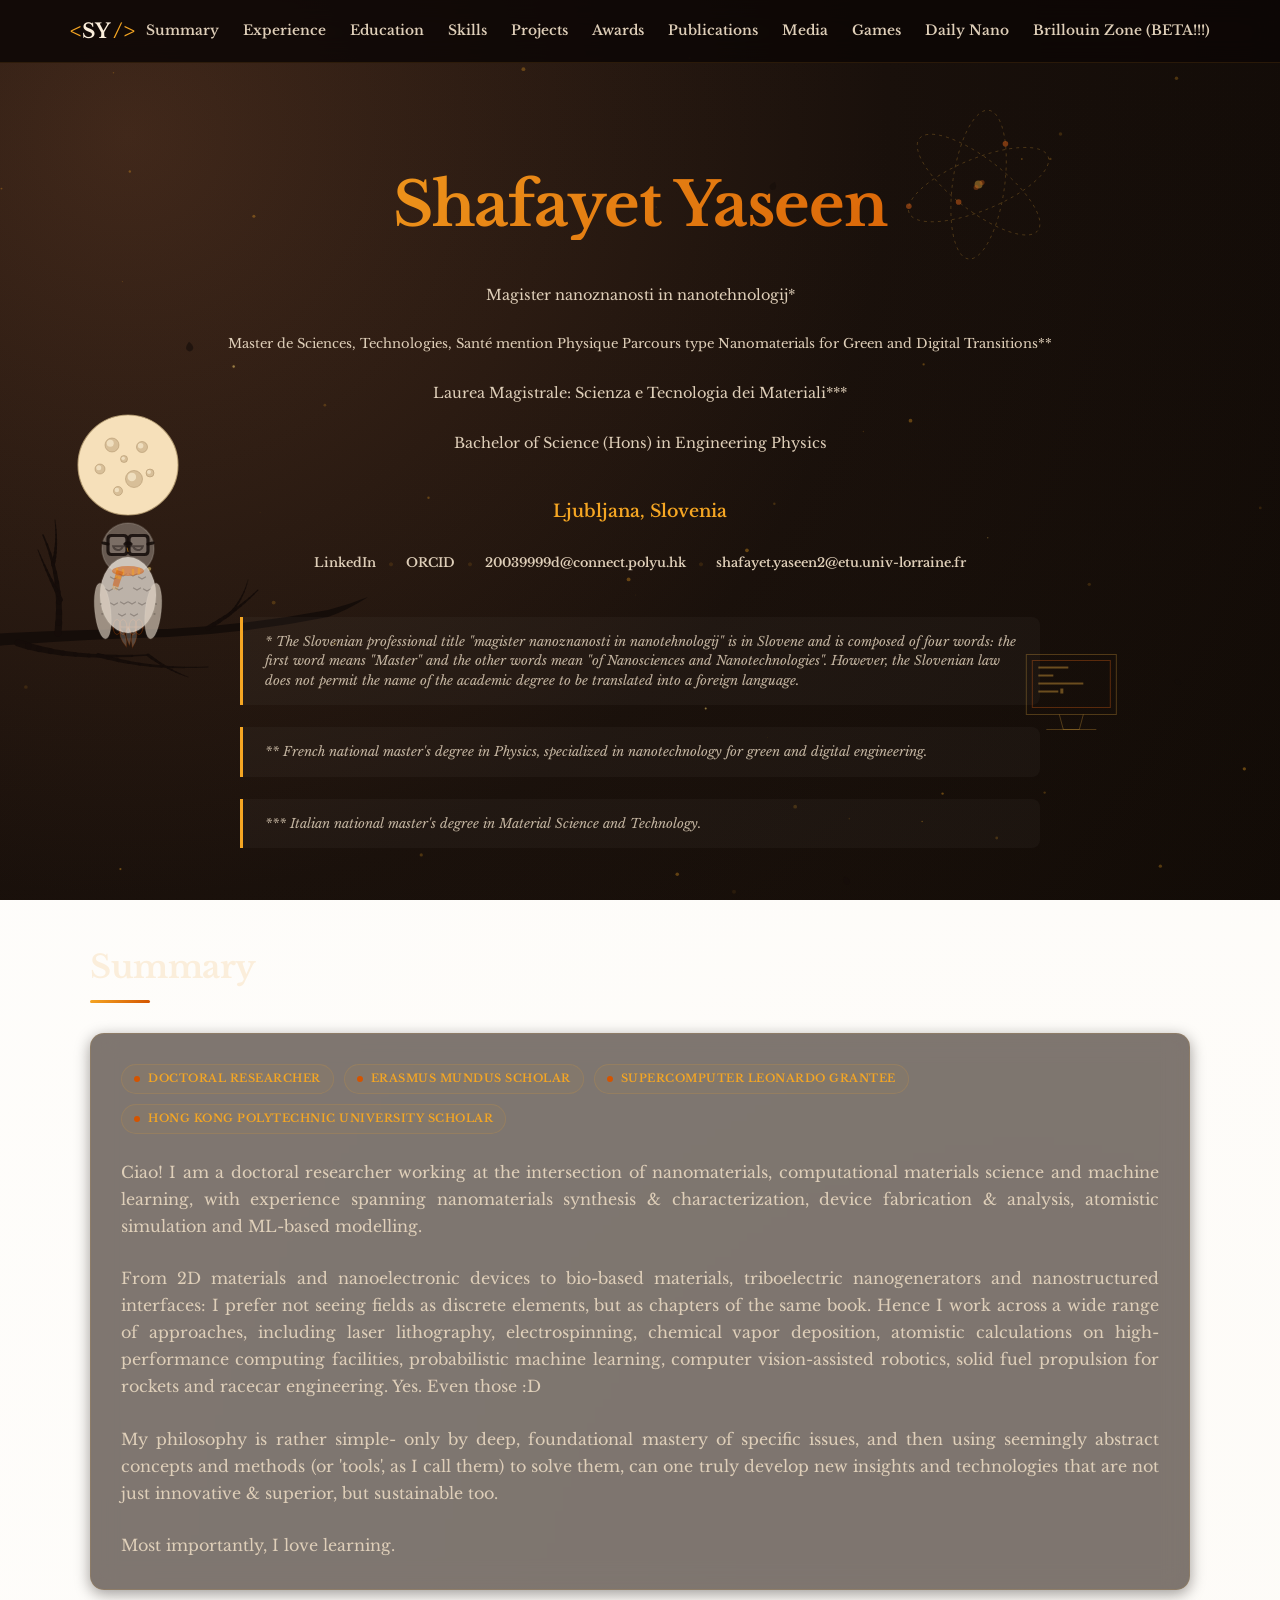
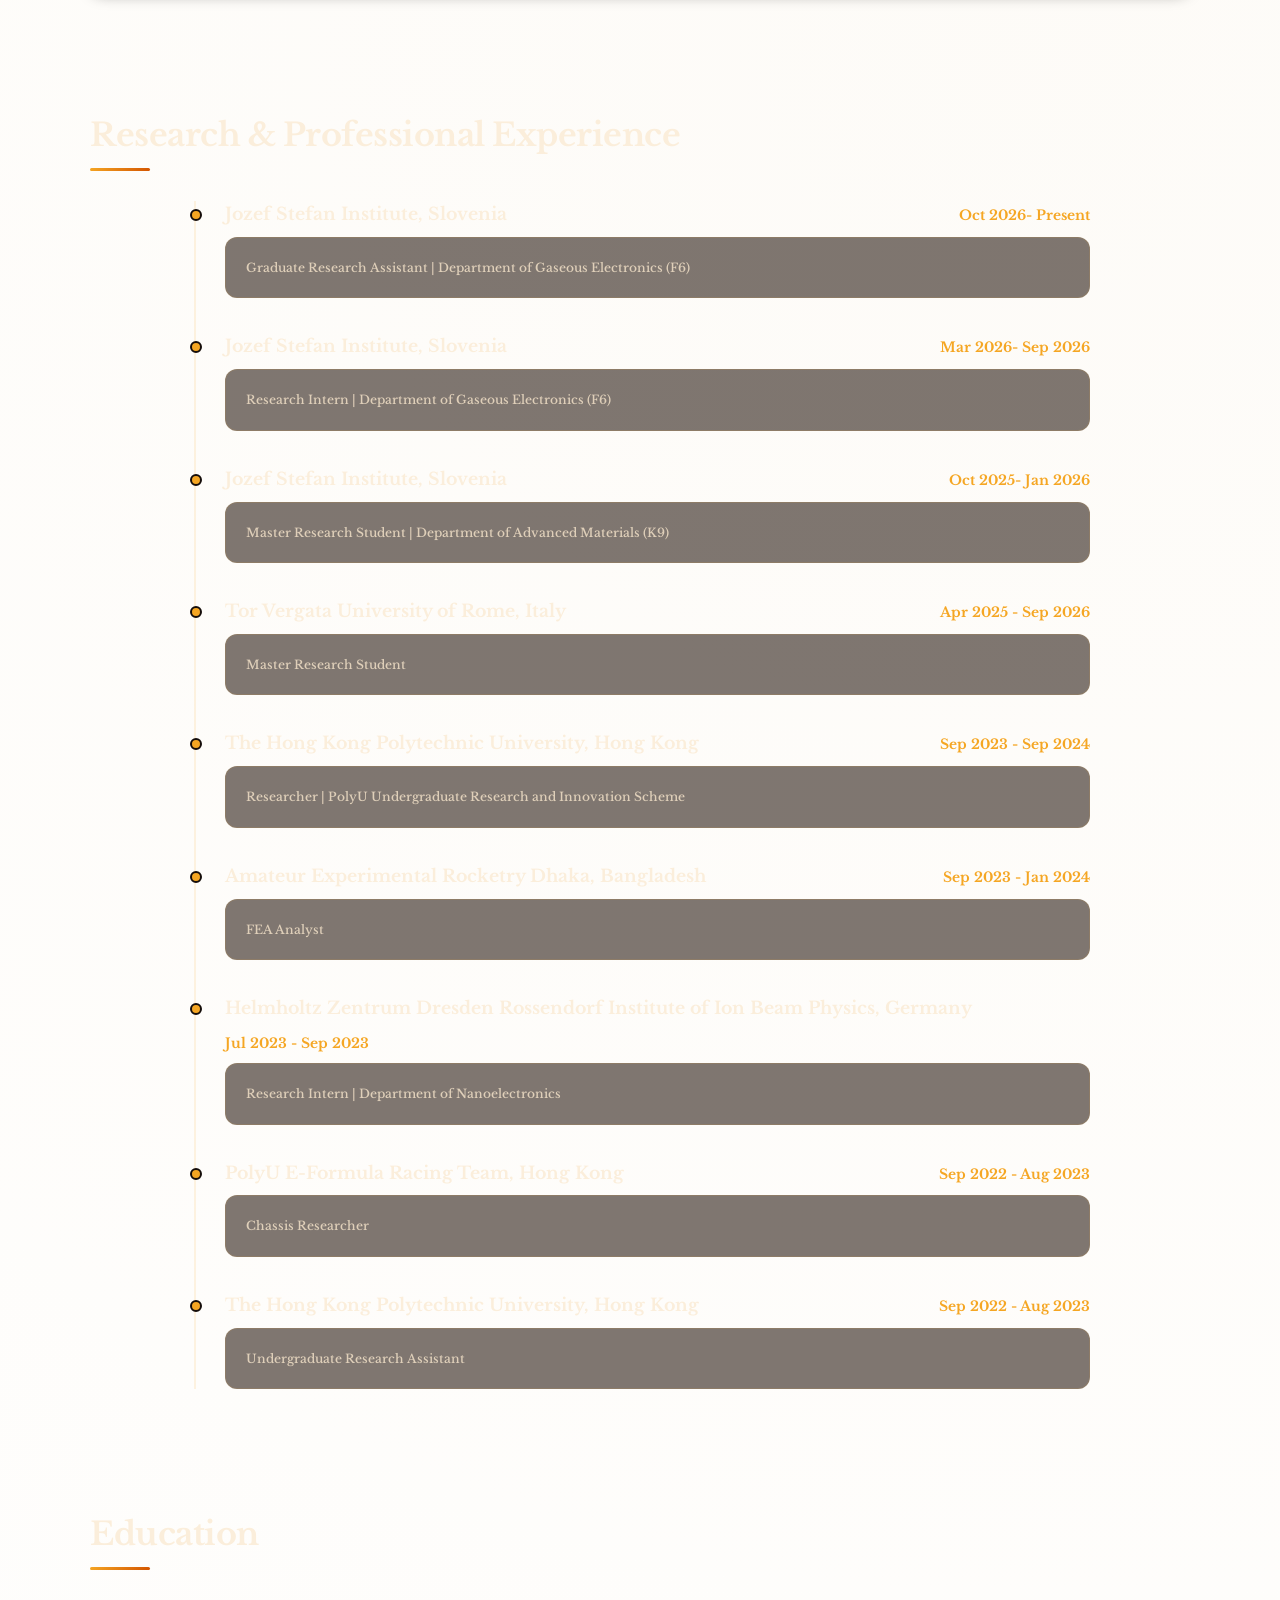
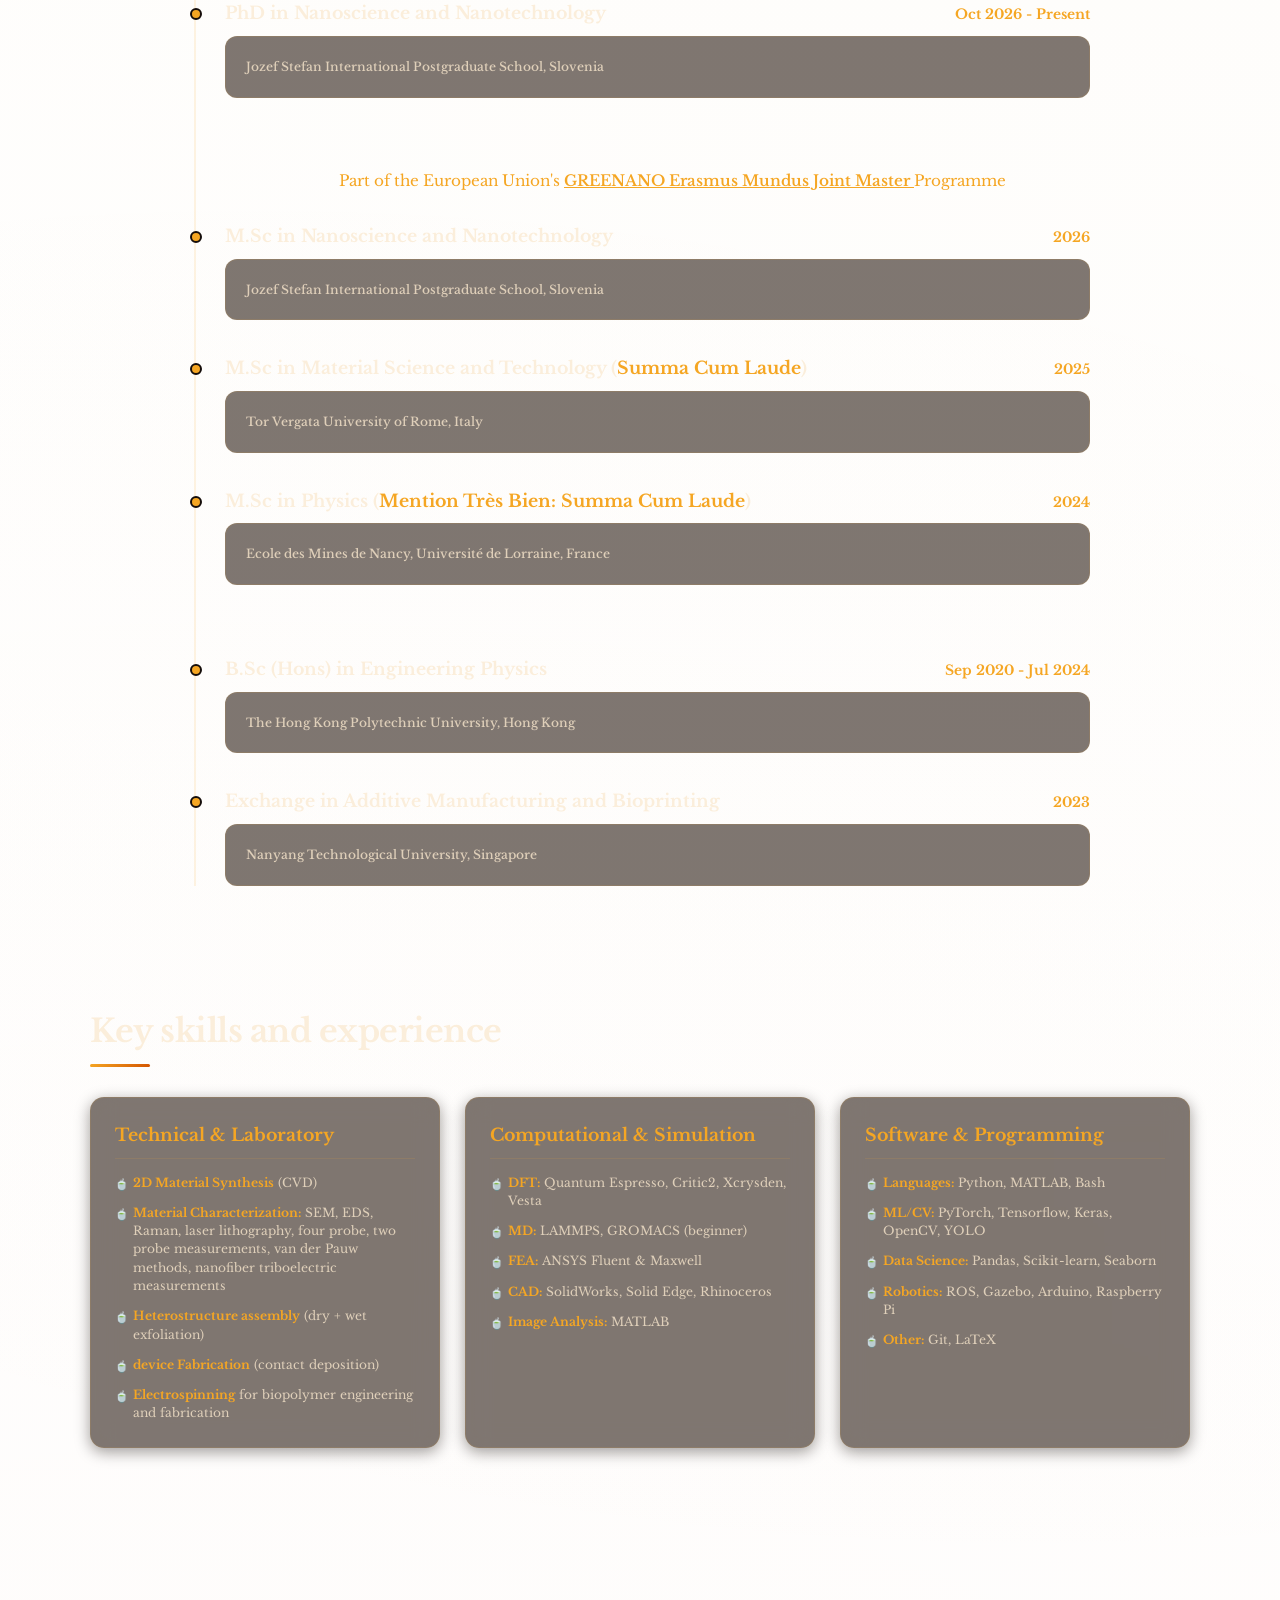
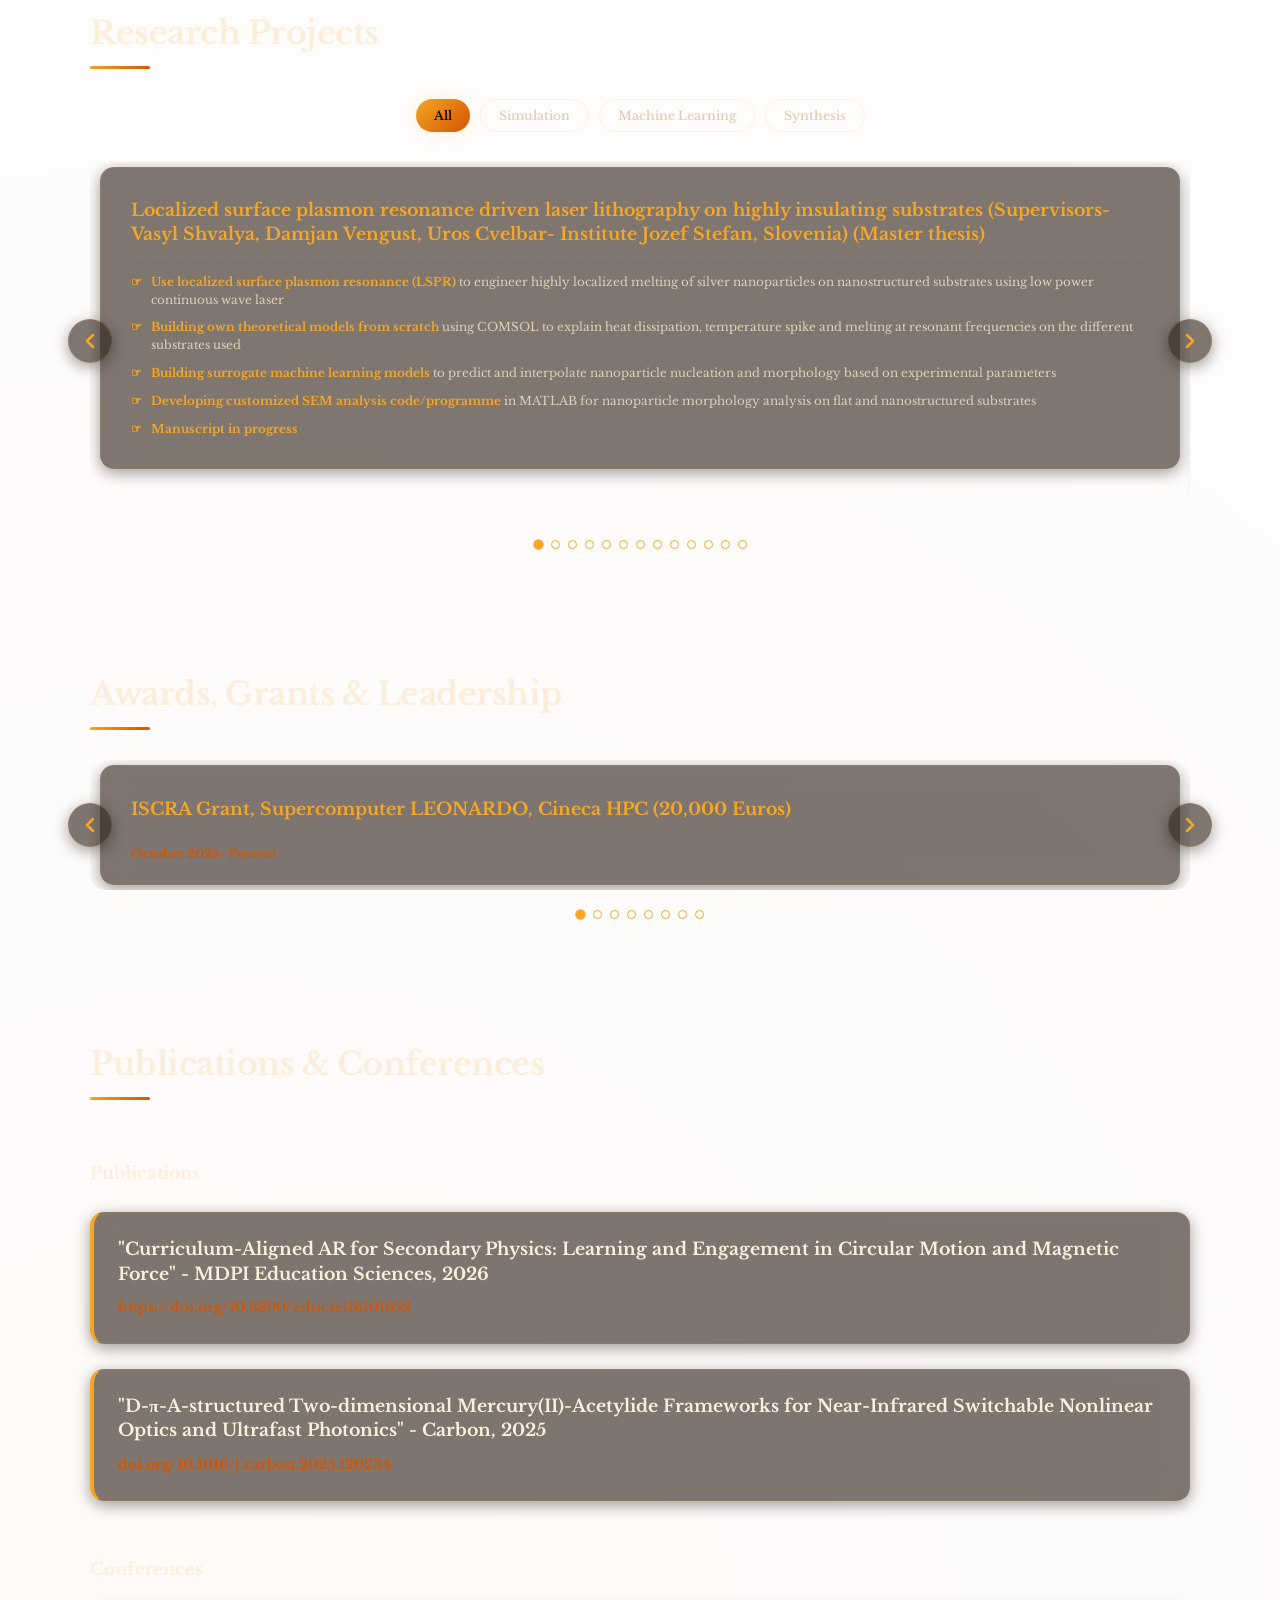
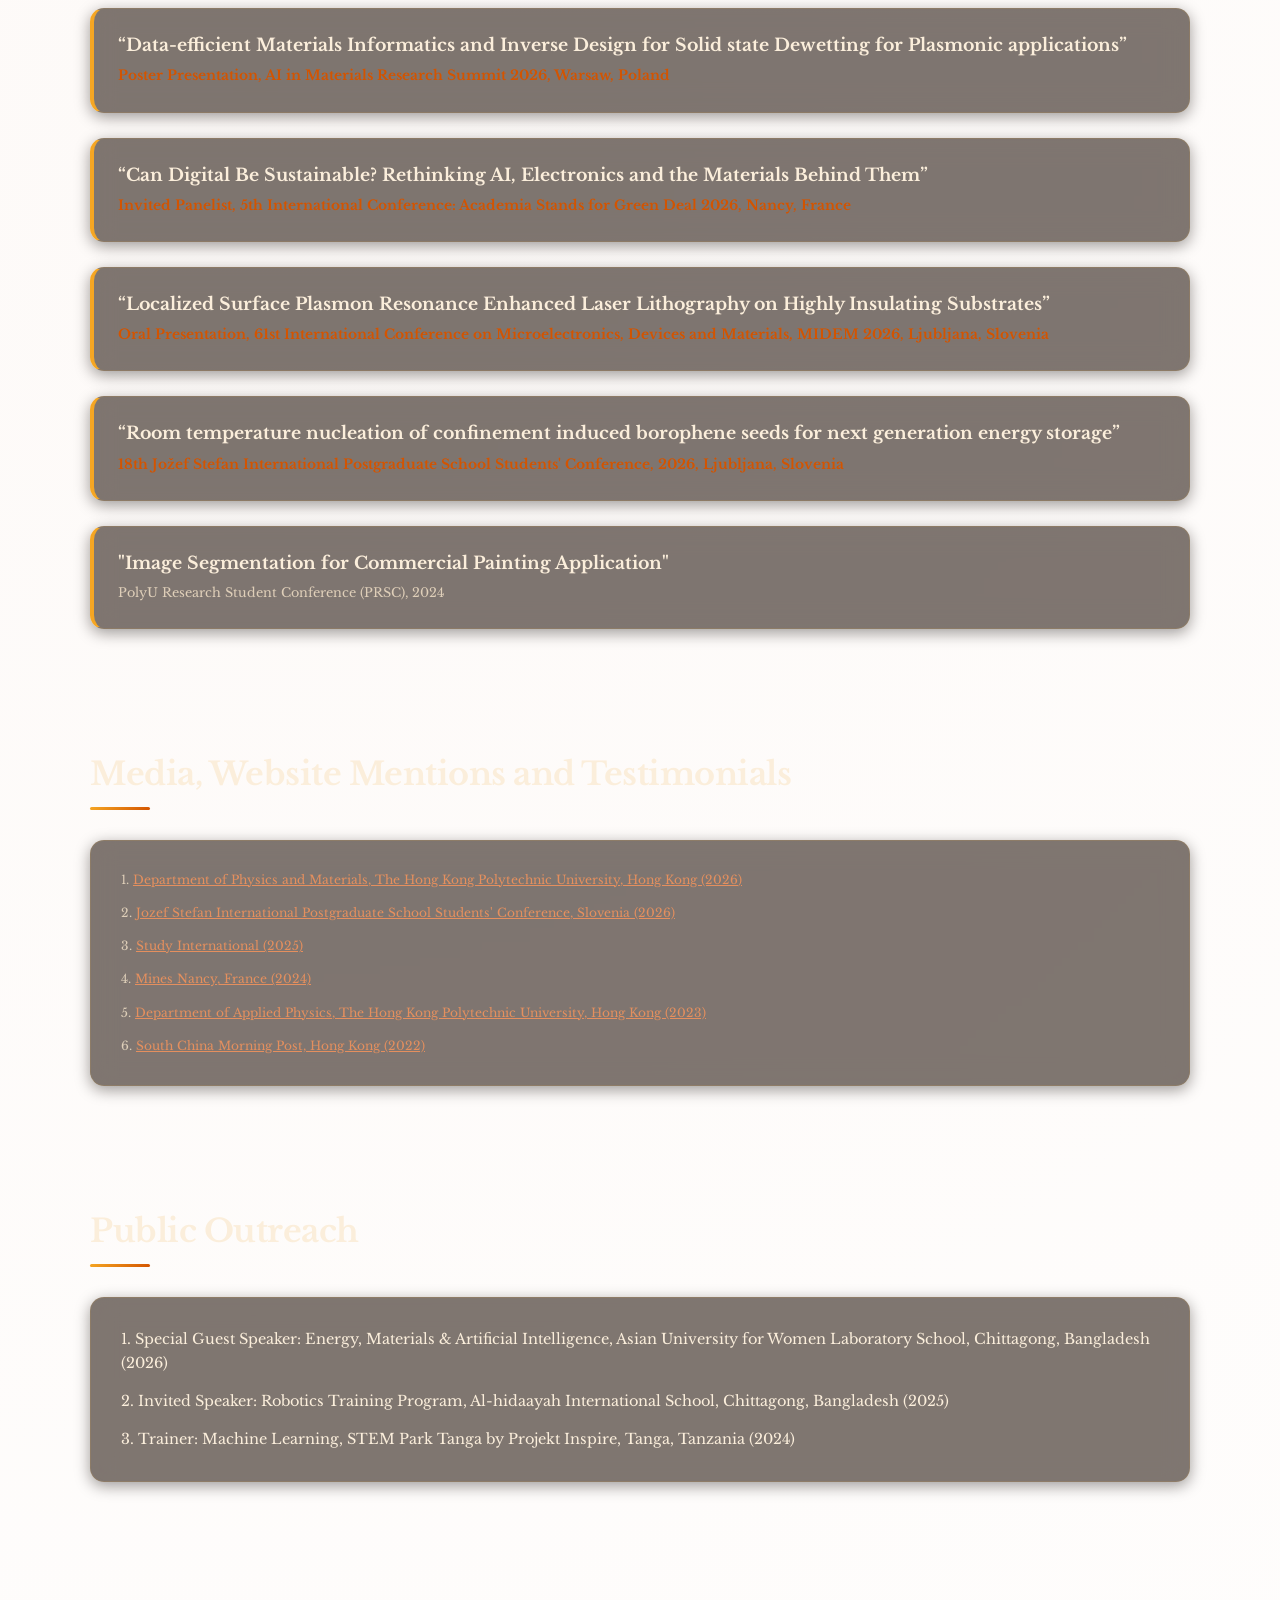
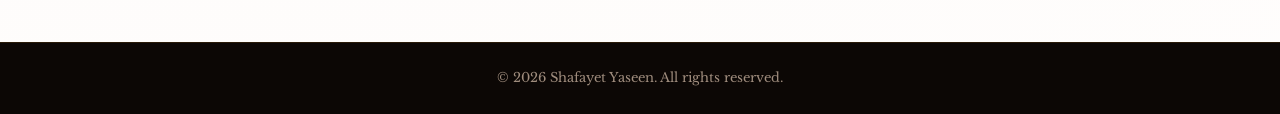
==== commit 88cb336d: "Update index.html" ====
--- a/index.html
+++ b/index.html
@@ -660,16 +660,21 @@
                     <h3>Conferences</h3>
                 </div>
 
-                 <div class="card pub-card">
+
+                <div class="card pub-card">
+                    <h3>“Data-efficient Materials Informatics and Inverse Design for Solid state Dewetting for Plasmonic applications”</h3>
+                    <p class="pub-desc"><a href="https://aixmat.candela.org.pl/#program" target="_blank" rel="noopener noreferrer" class="pub-link">Poster Presentation, AI in Materials Research Summit 2026, Warsaw, Poland</a></p>
+                </div>
+                
+                <div class="card pub-card">
                     <h3>“Can Digital Be Sustainable? Rethinking AI, Electronics and the Materials Behind Them”</h3>
                     <p class="pub-desc"><a href="https://www.greendeal.mines-nancy.eu/programme" target="_blank" rel="noopener noreferrer" class="pub-link">Invited Panelist, 5th International Conference: Academia Stands for Green Deal 2026, Nancy, France</a></p>
                 </div>
                 
                 <div class="card pub-card">
                     <h3>“Localized Surface Plasmon Resonance Enhanced Laser Lithography on Highly Insulating Substrates”</h3>
-                    <p class="pub-desc">61st International Conference on Microelectronics, Devices and Materials, MIDEM 2026, Ljubljana, Slovenia</a></p>
-                </div>
-
+                    <p class="pub-desc"><a href="https://www.midem-drustvo.si/programme/" target="_blank" rel="noopener noreferrer" class="pub-link">Oral Presentation, 61st International Conference on Microelectronics, Devices and Materials, MIDEM 2026, Ljubljana, Slovenia</a></p>
+                </div>
 
                 <div class="card pub-card">
                     <h3>“Room temperature nucleation of confinement induced borophene seeds for next generation energy storage”</h3>
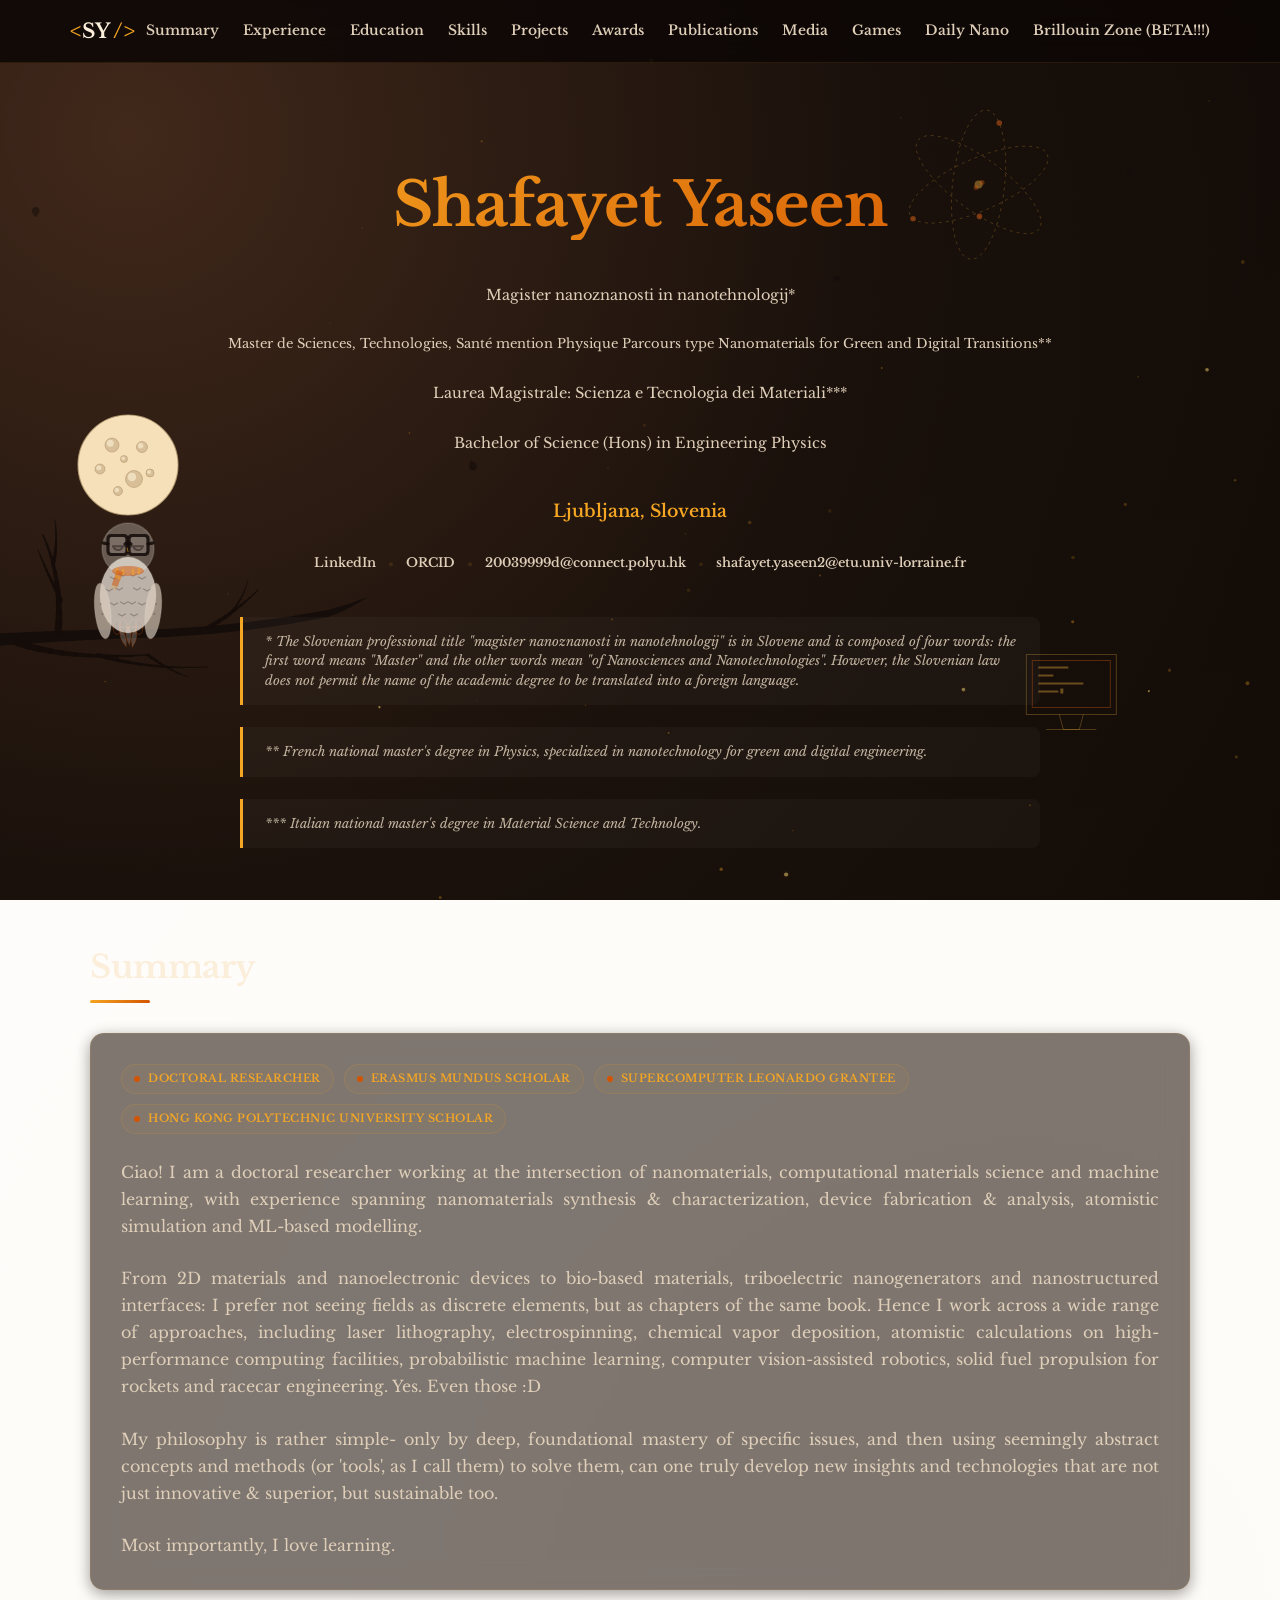
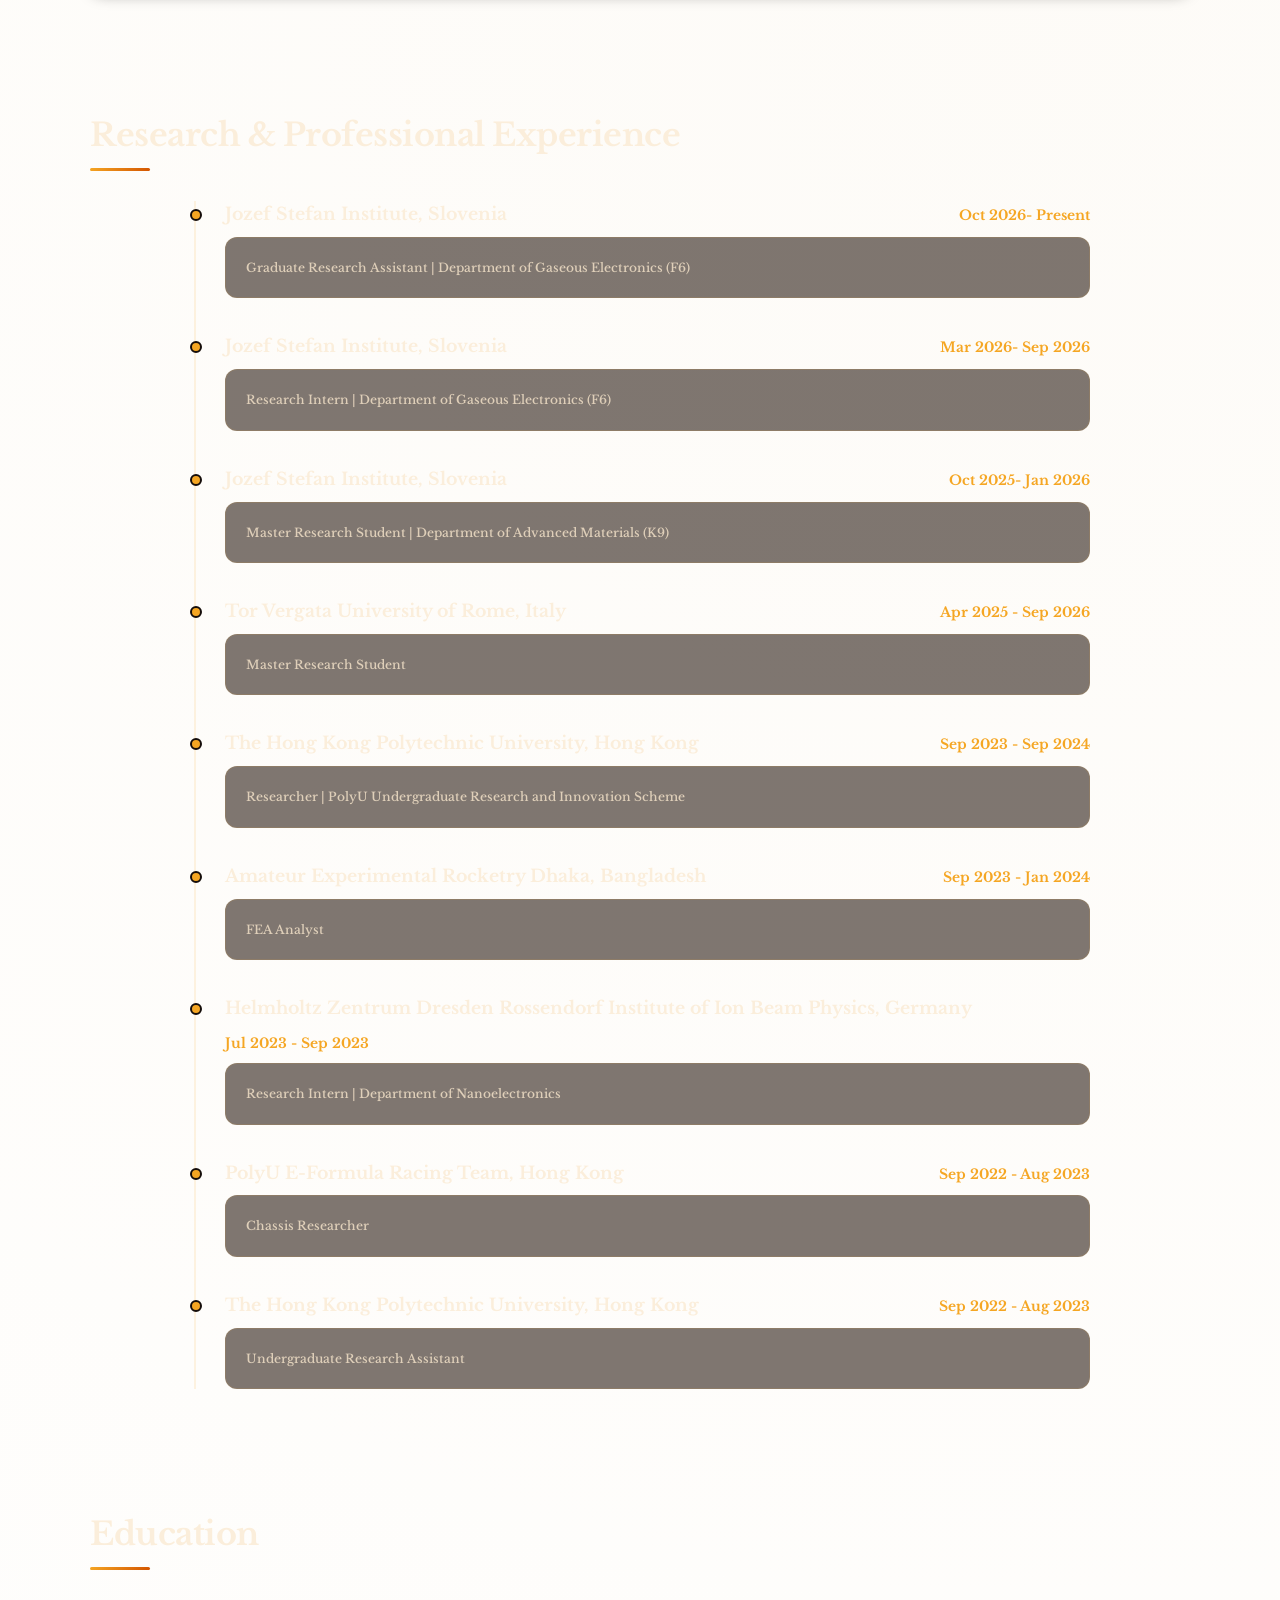
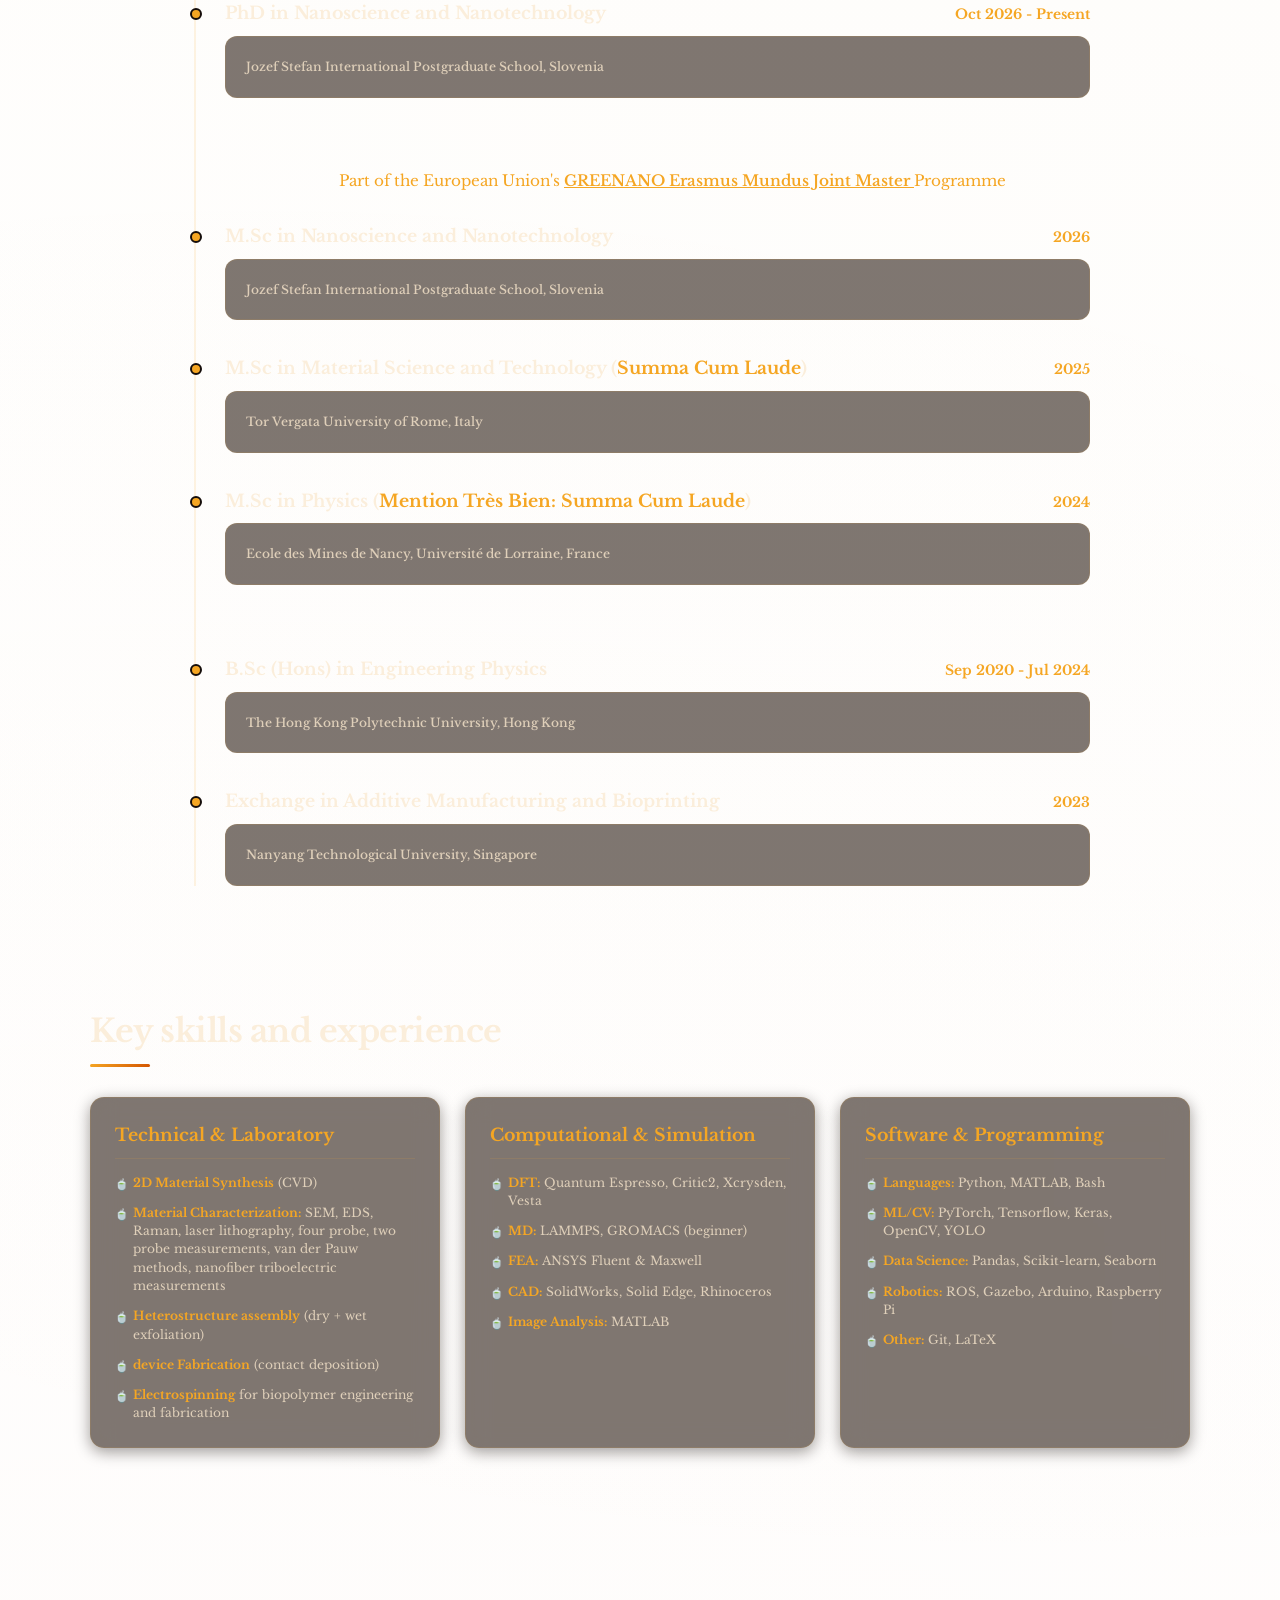
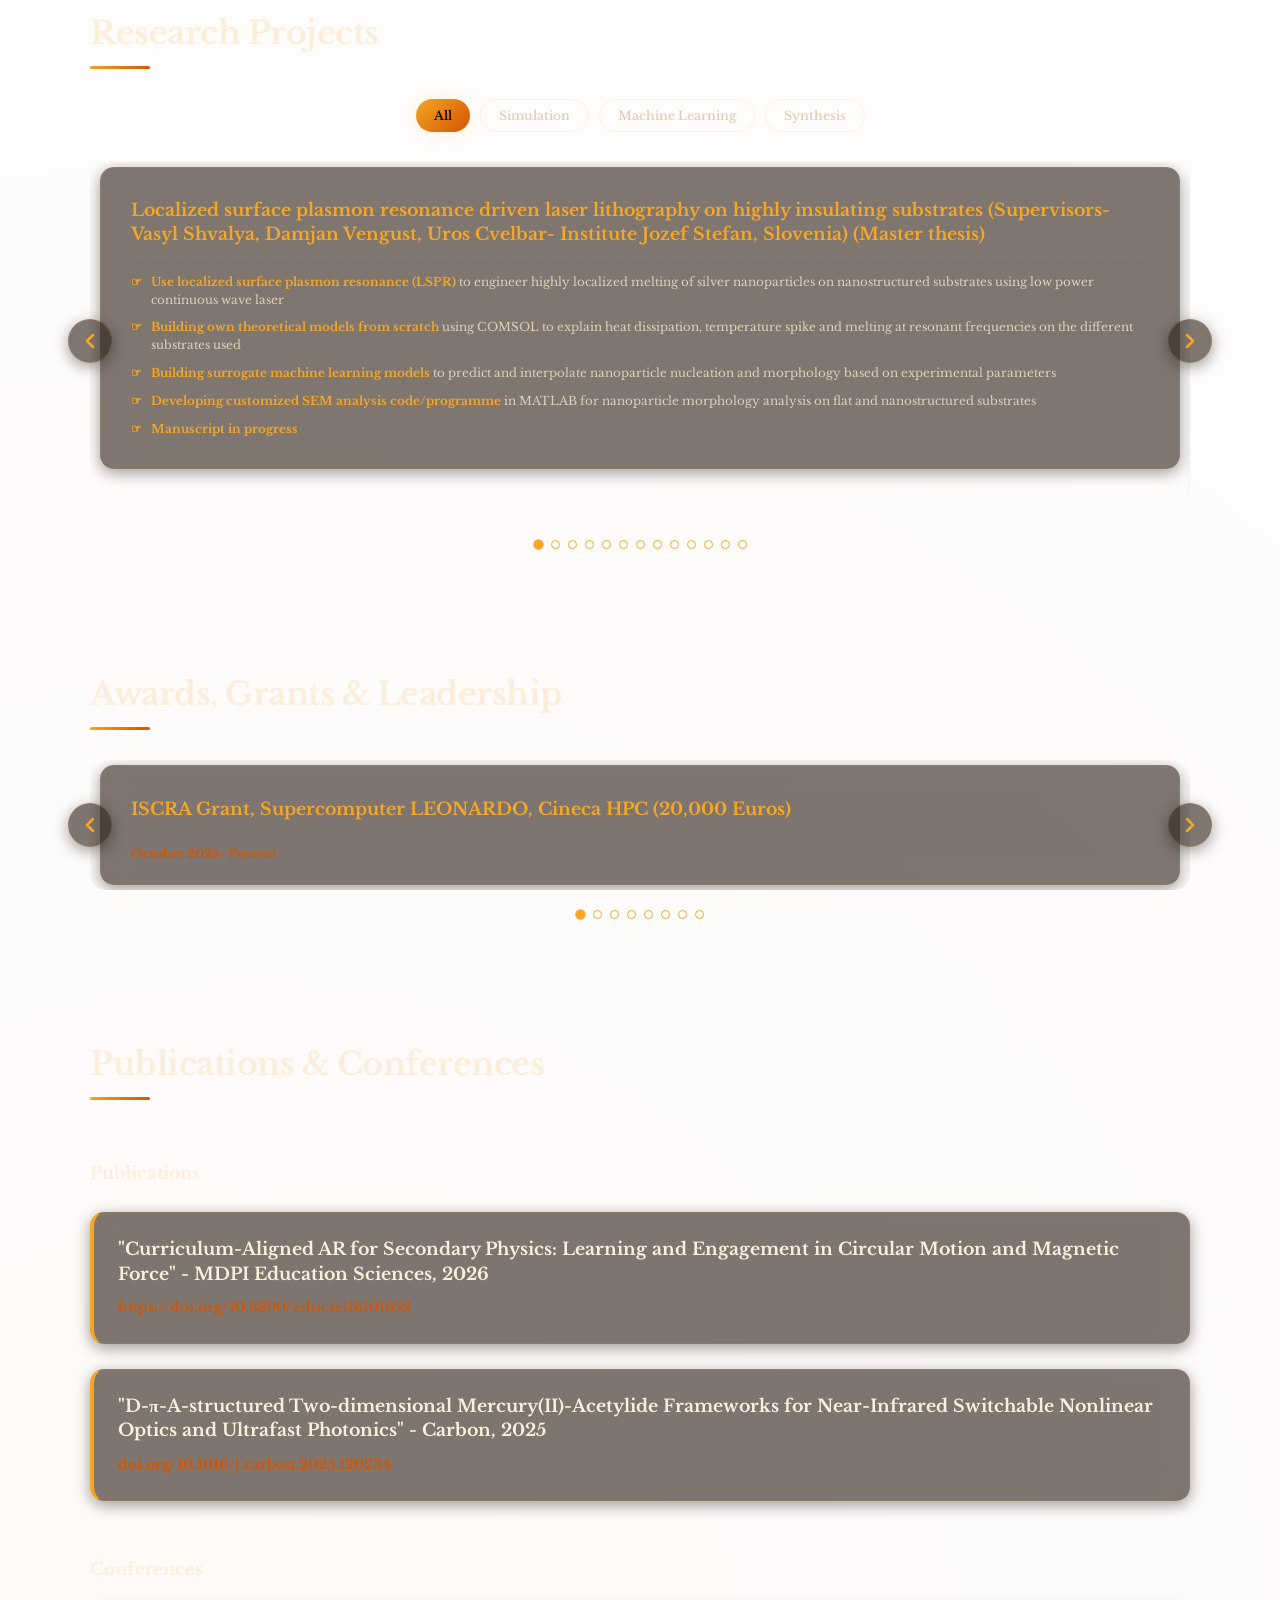
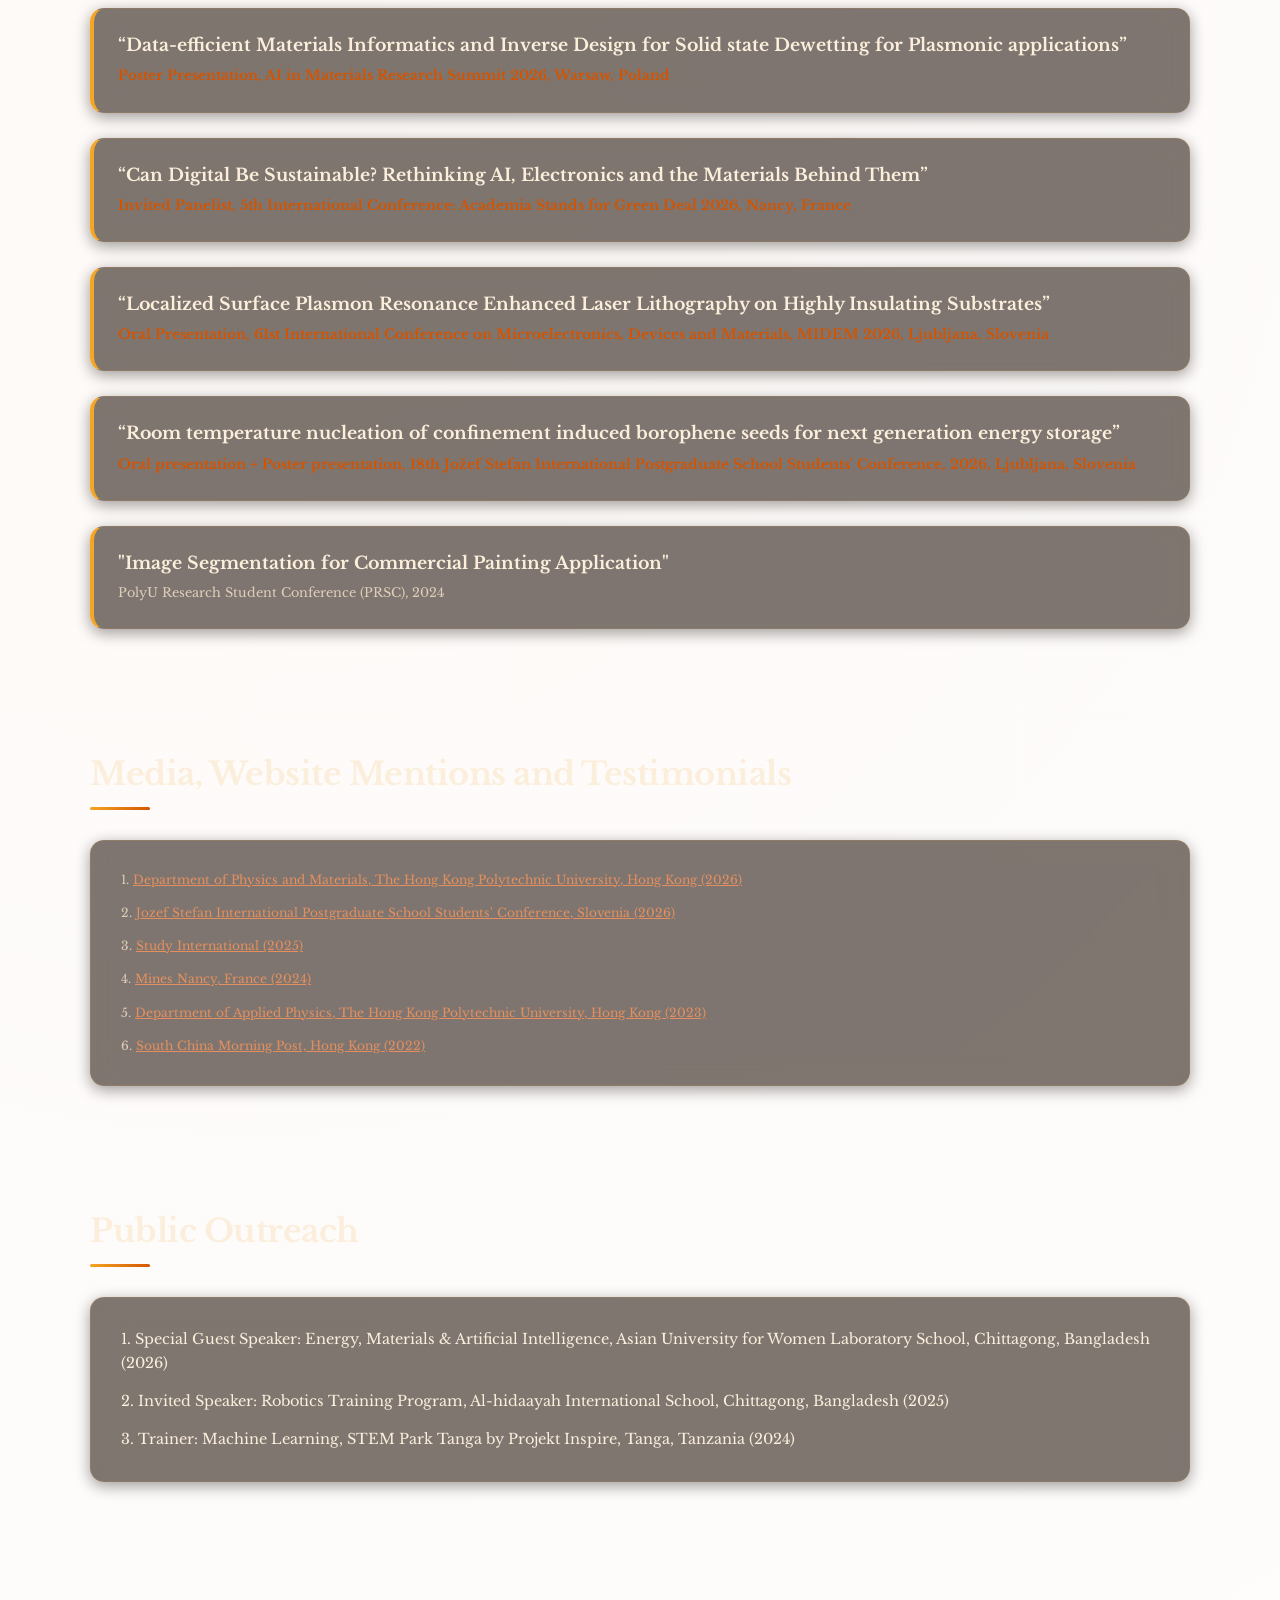
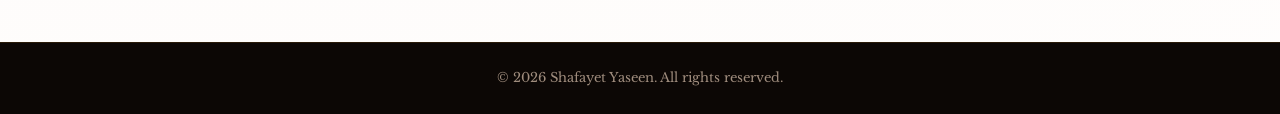
==== commit 2270545e: "Update index.html" ====
--- a/index.html
+++ b/index.html
@@ -679,7 +679,7 @@
                 <div class="card pub-card">
                     <h3>“Room temperature nucleation of confinement induced borophene seeds for next generation energy storage”</h3>
                     <p class="pub-desc">
-                        <a href="http://ipssc.mps.si/" target="_blank" rel="noopener noreferrer" class="pub-link">18th Jožef Stefan International Postgraduate School Students' Conference, 2026, Ljubljana, Slovenia</a>
+                        <a href="http://ipssc.mps.si/" target="_blank" rel="noopener noreferrer" class="pub-link">Oral presentation + Poster presentation, 18th Jožef Stefan International Postgraduate School Students' Conference, 2026, Ljubljana, Slovenia</a>
                     </p>
                 </div>
 
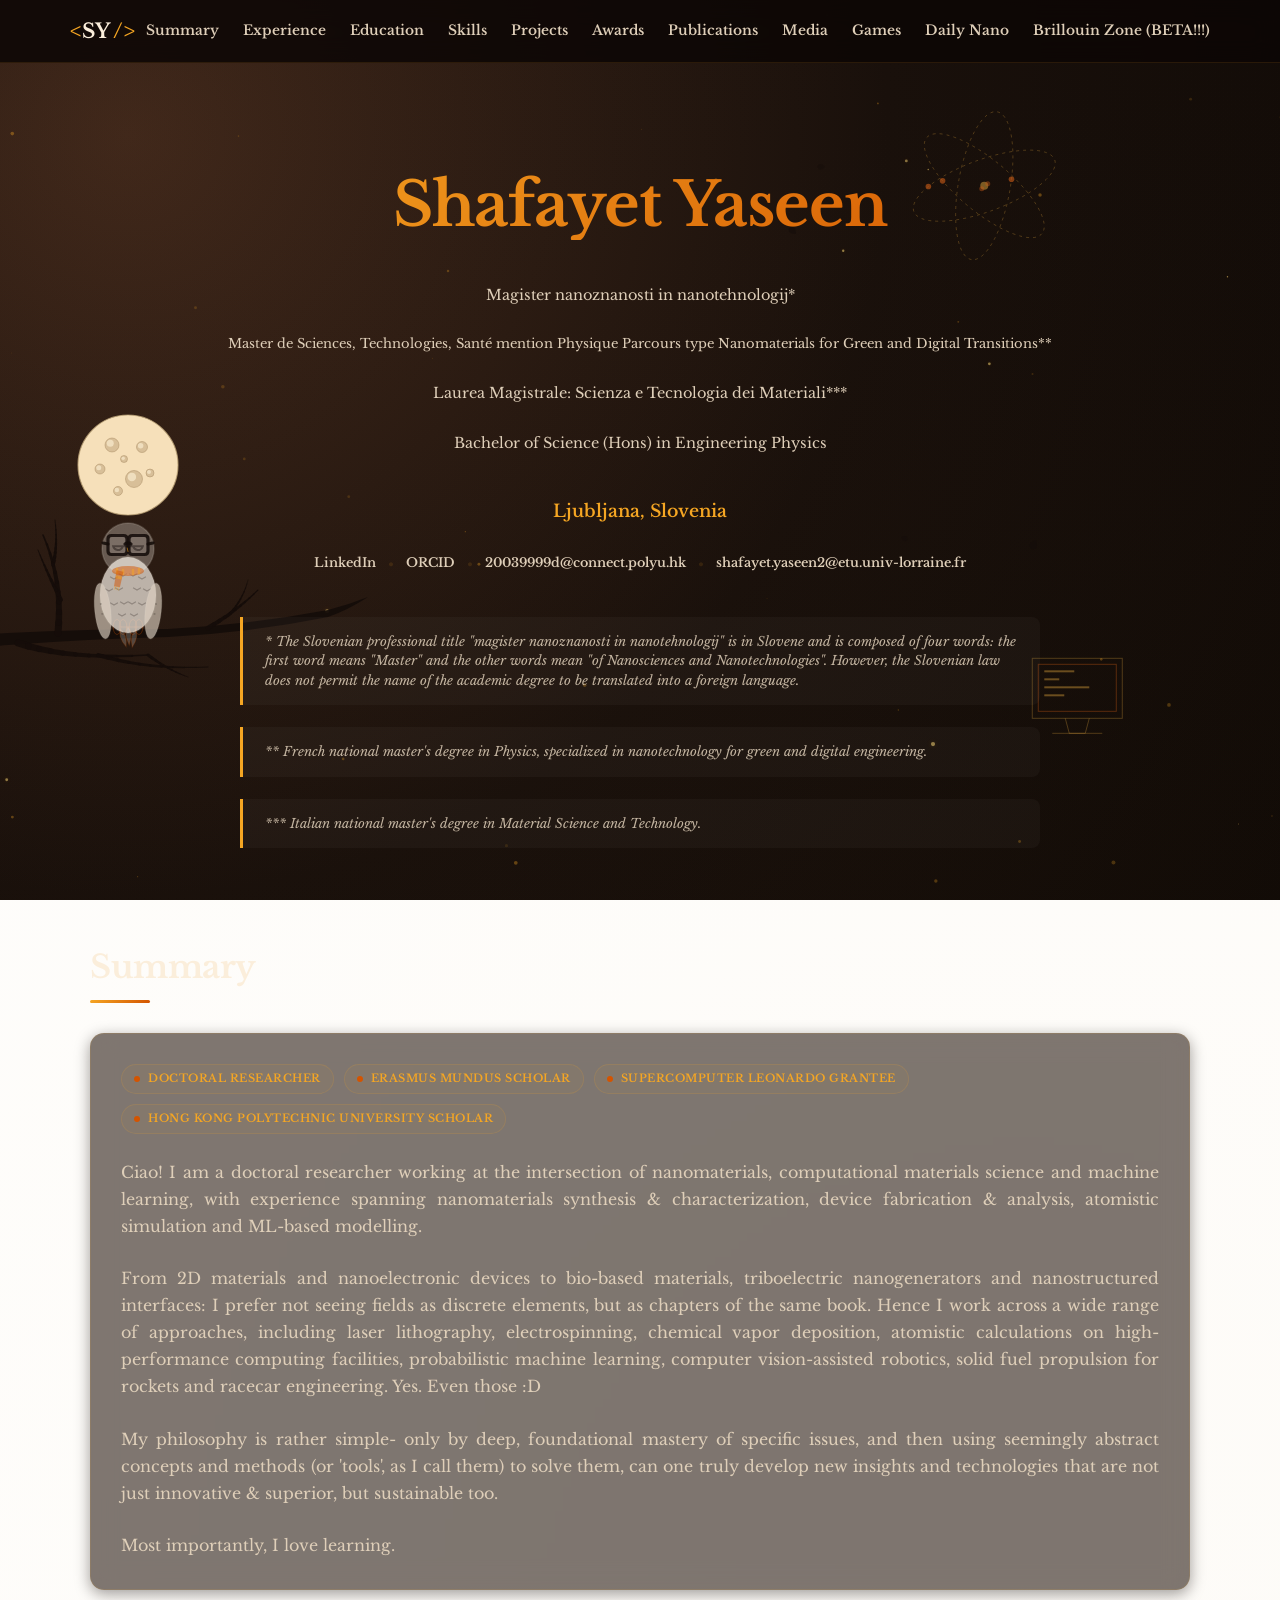
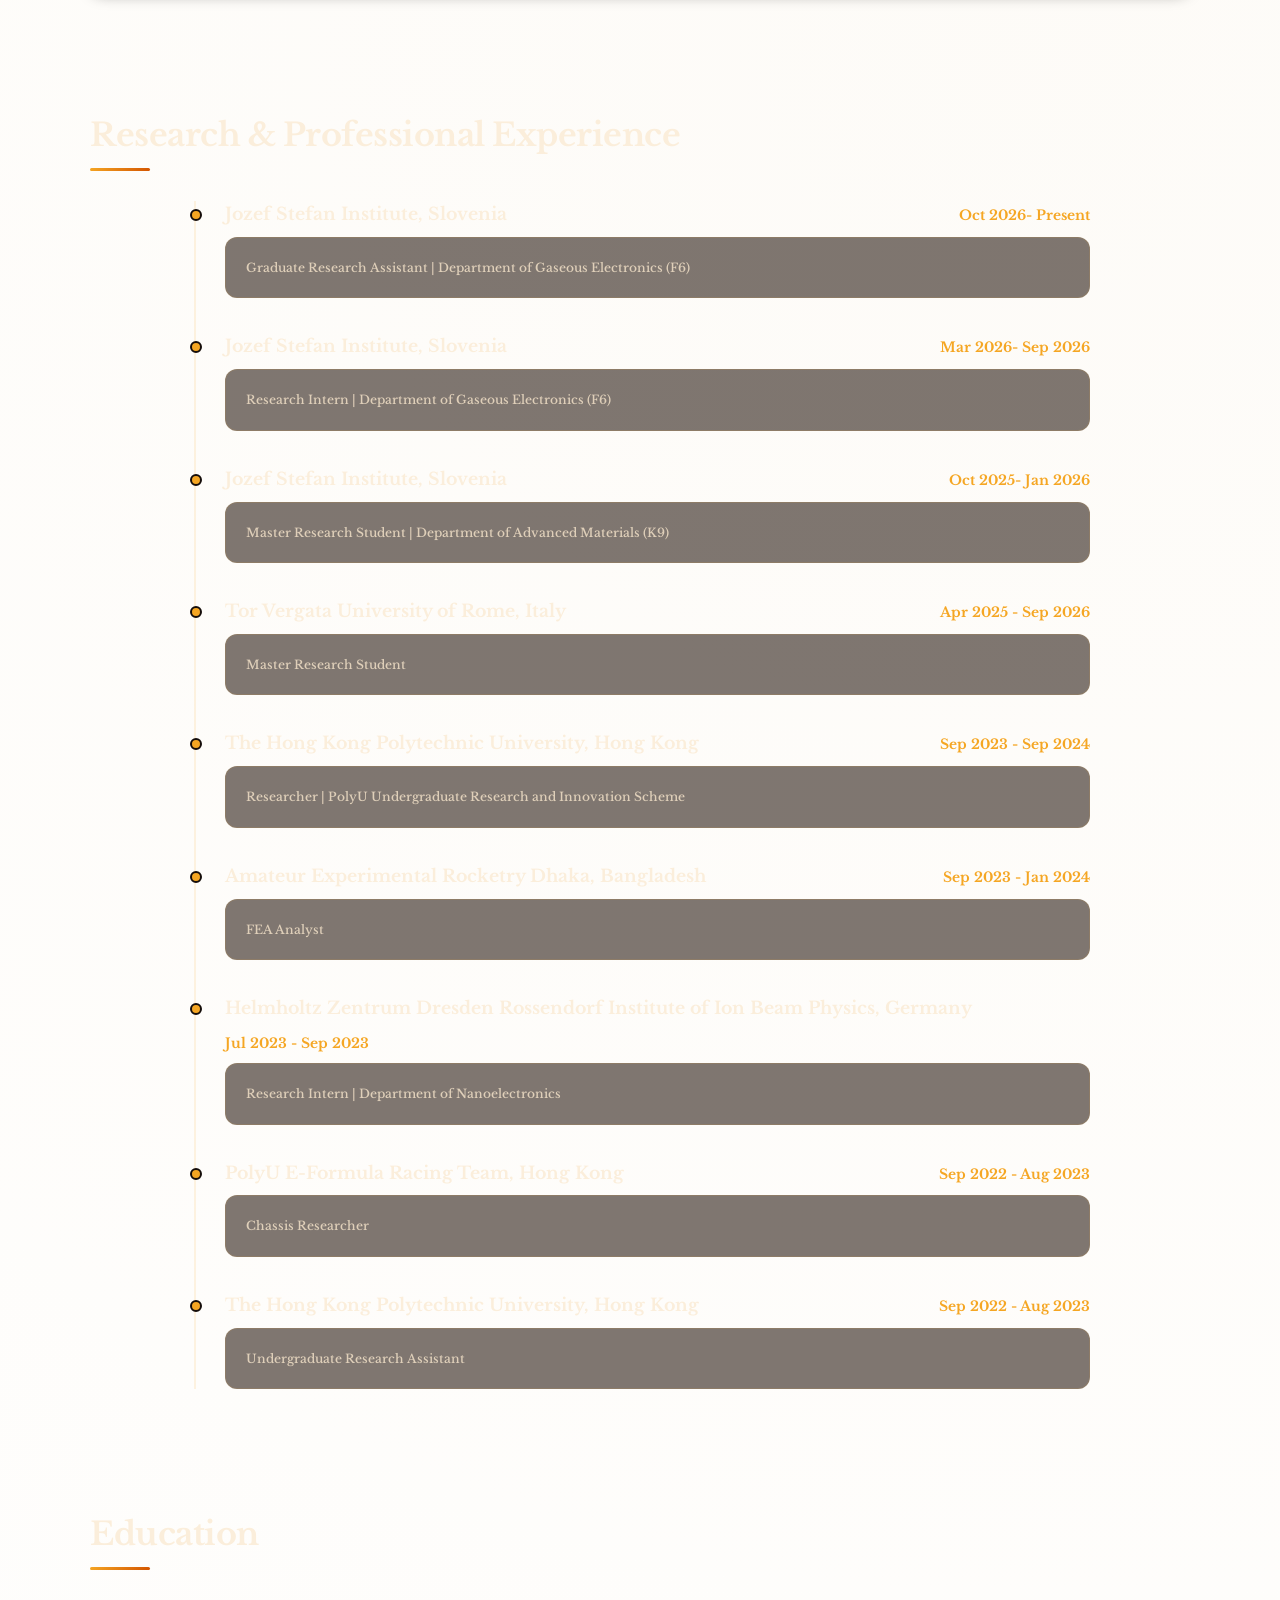
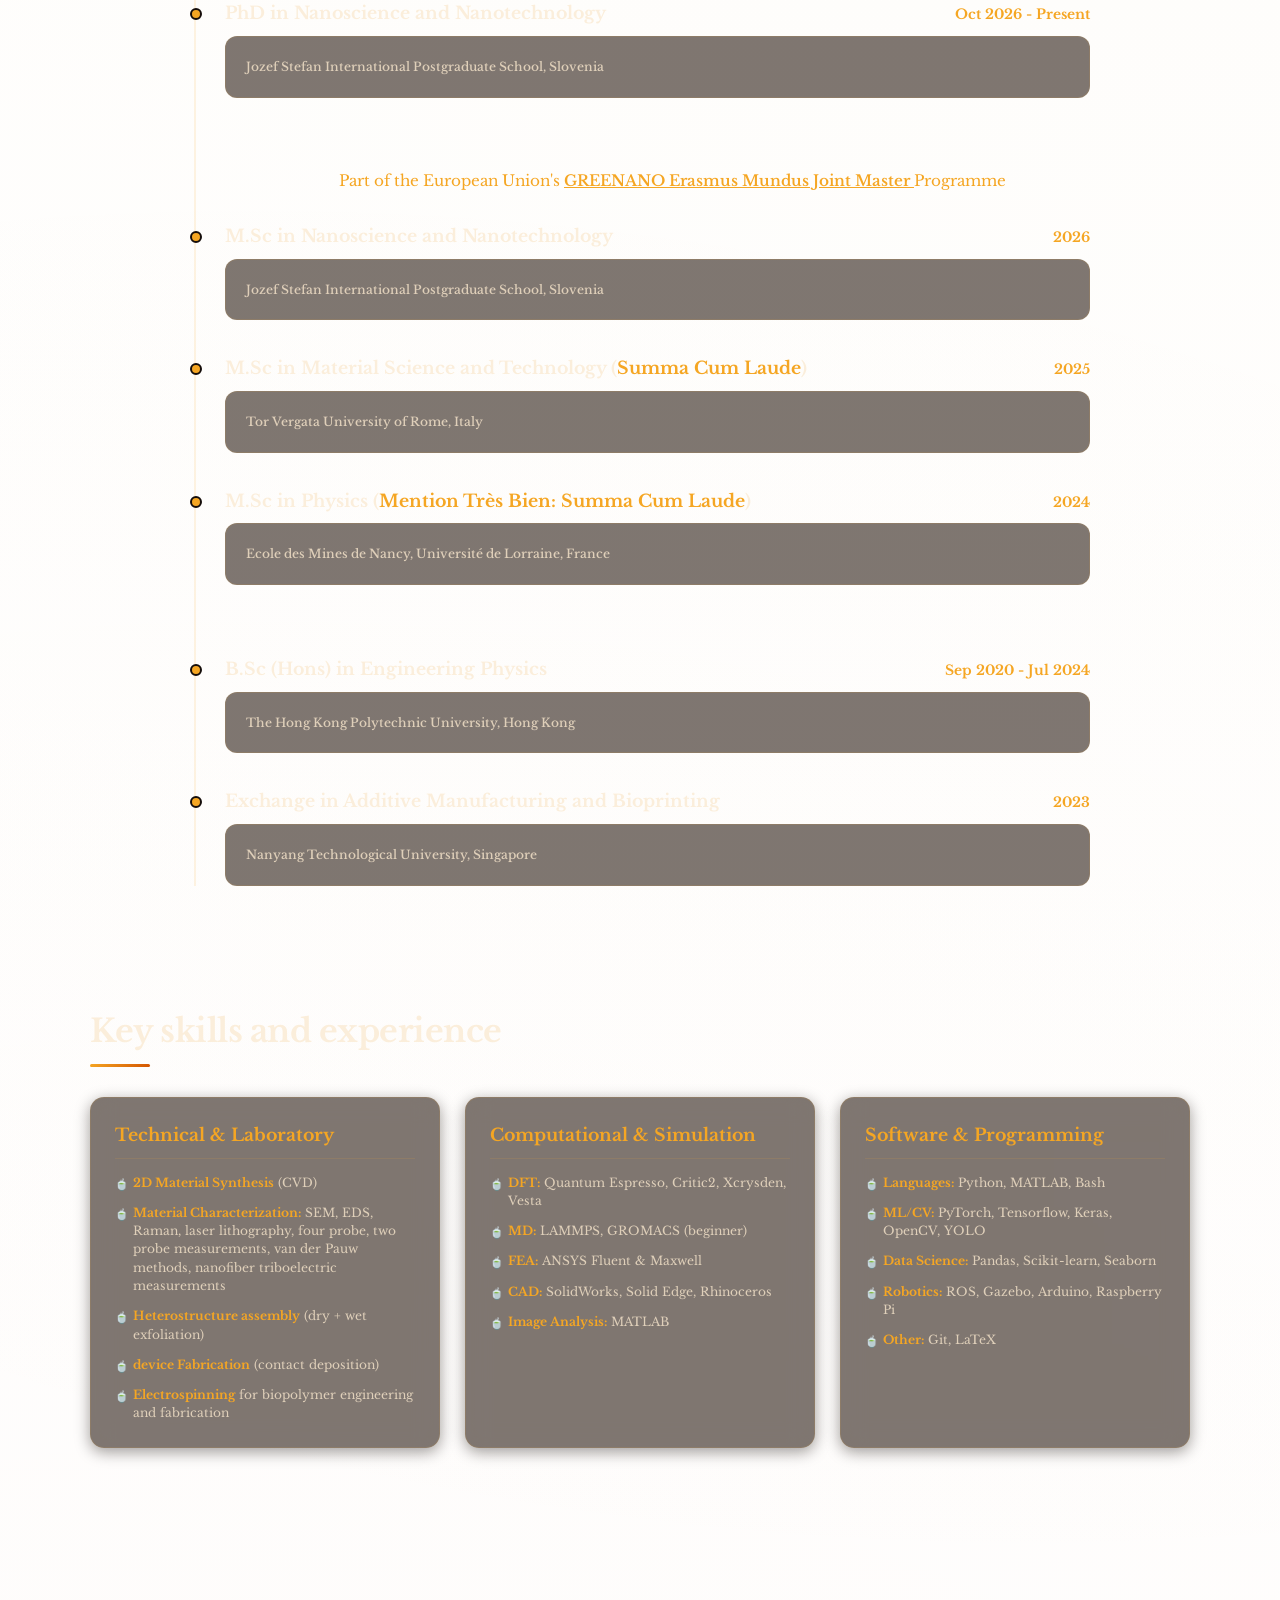
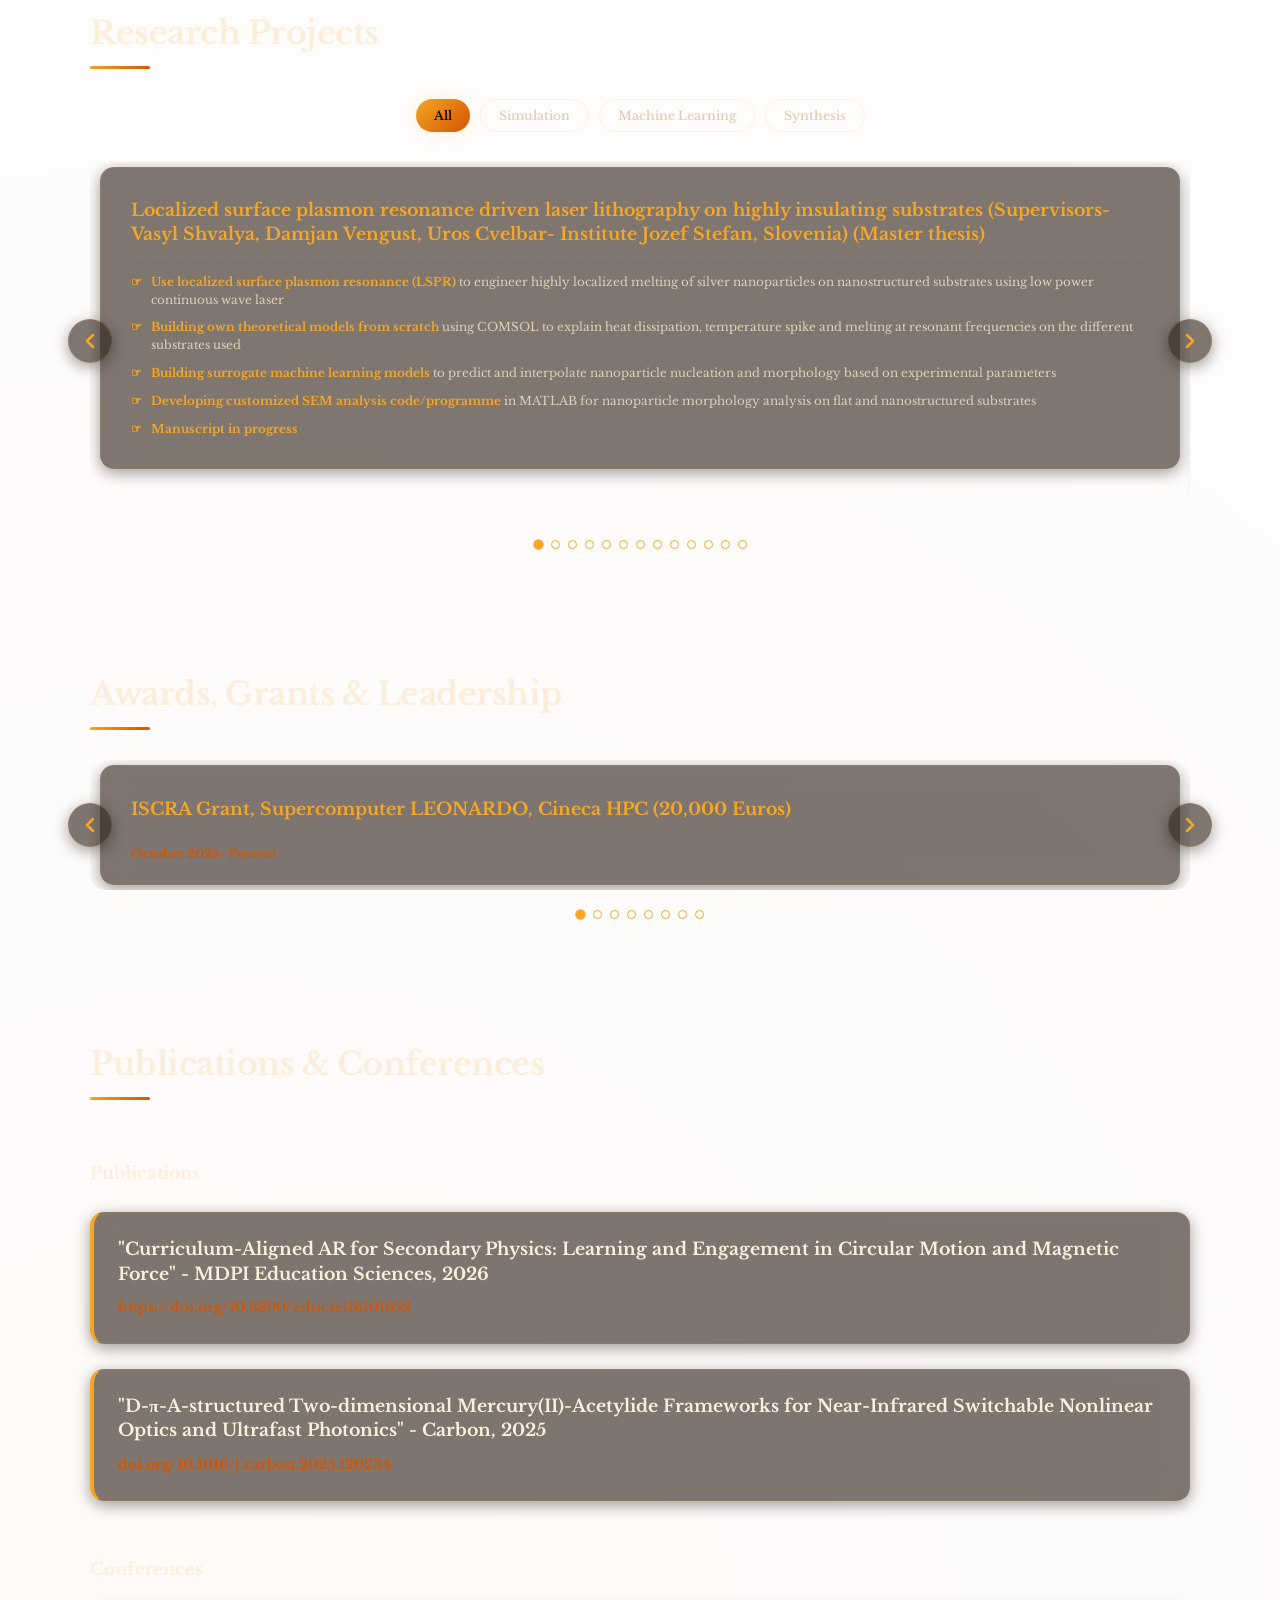
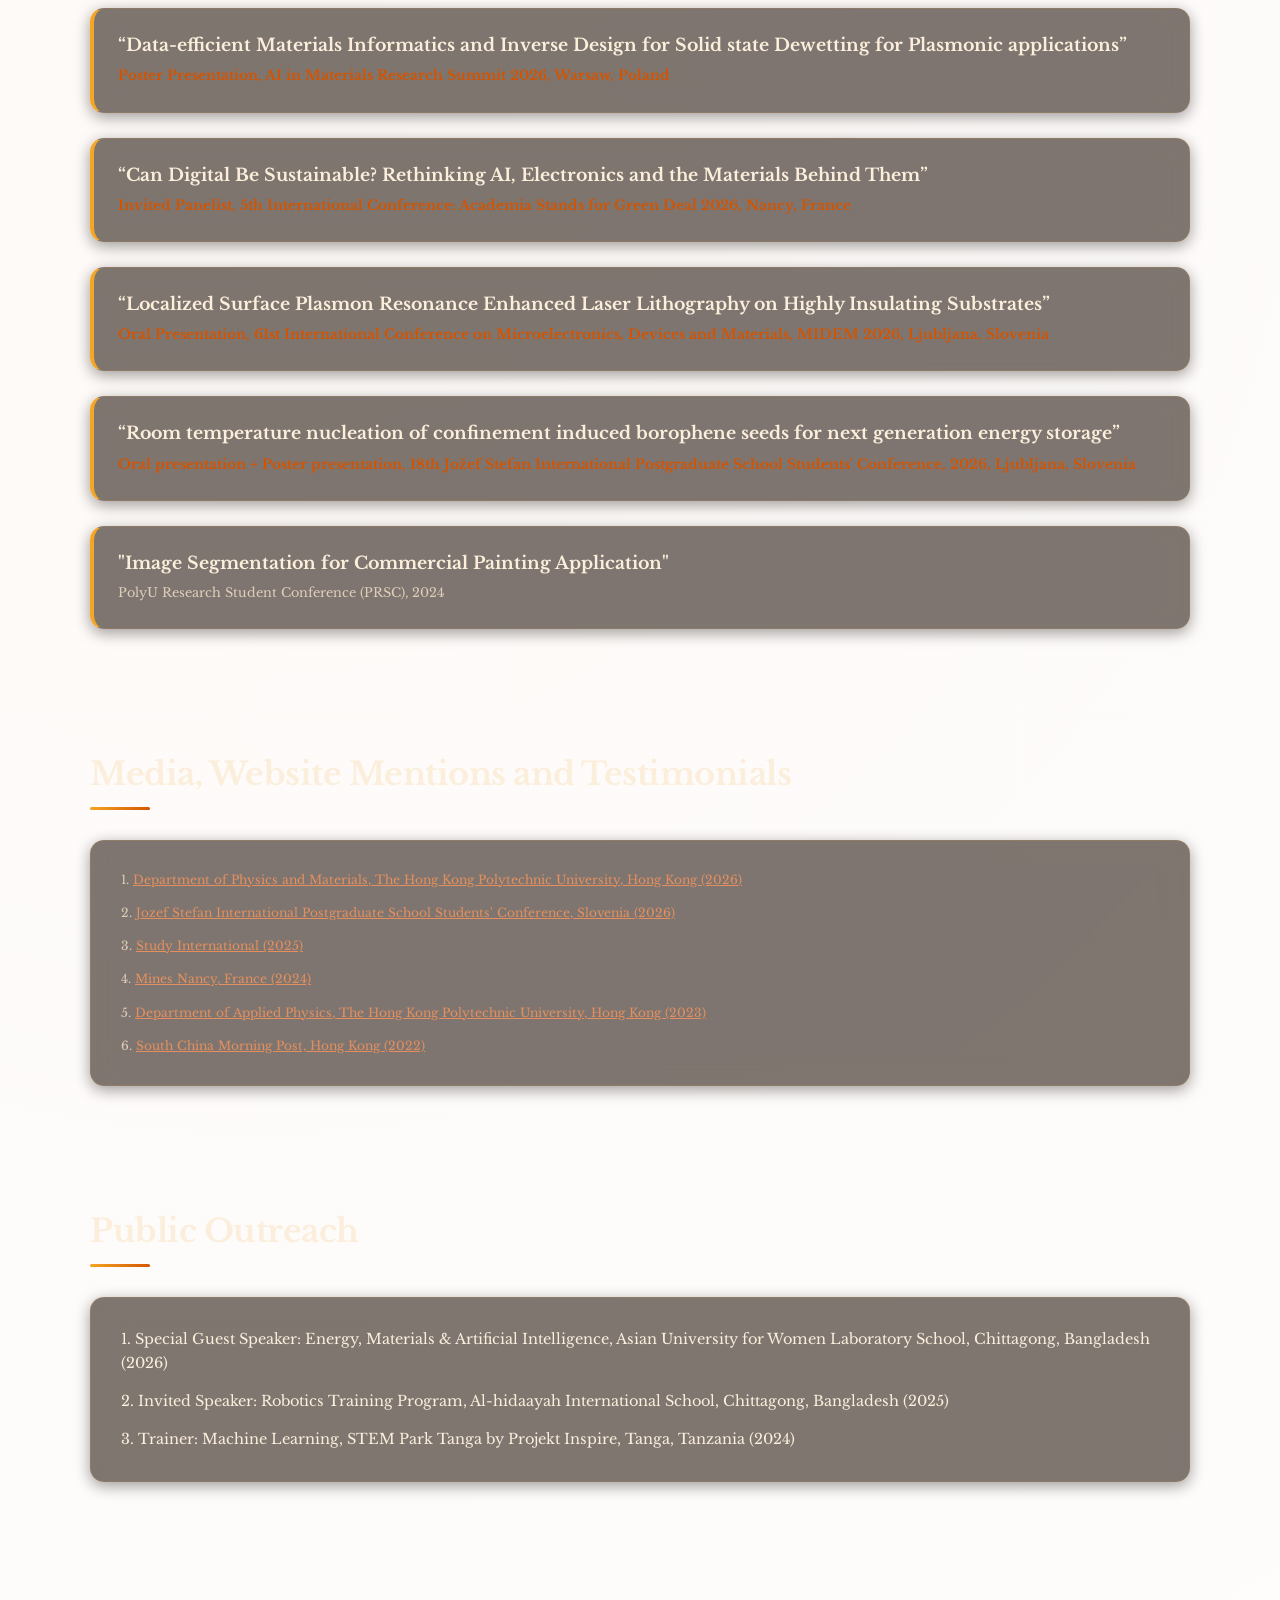
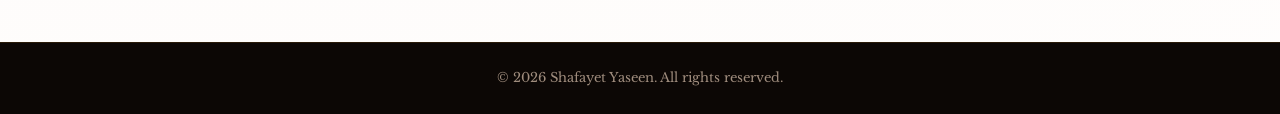
==== commit f1c646cf: "Update index.html" ====
--- a/index.html
+++ b/index.html
@@ -18,11 +18,13 @@
     
     <!-- Stylesheet -->
     <link rel="stylesheet" href="style.css">
+    <!-- Owl dialogue typography -->
+    <link href="https://fonts.googleapis.com/css2?family=Cinzel:wght@500&amp;family=Cormorant+Garamond:wght@500&amp;display=swap" rel="stylesheet">
 </head>
 <body class="dark-theme">
     <!-- Clean Dark Academia Background -->
-    <div class="ocean-background"></div>
-    <canvas id="bg-canvas"></canvas>
+    <div class="ocean-background" aria-hidden="true"></div>
+    <canvas id="bg-canvas" aria-hidden="true"></canvas>
 
 
     <!-- Navigation Header -->
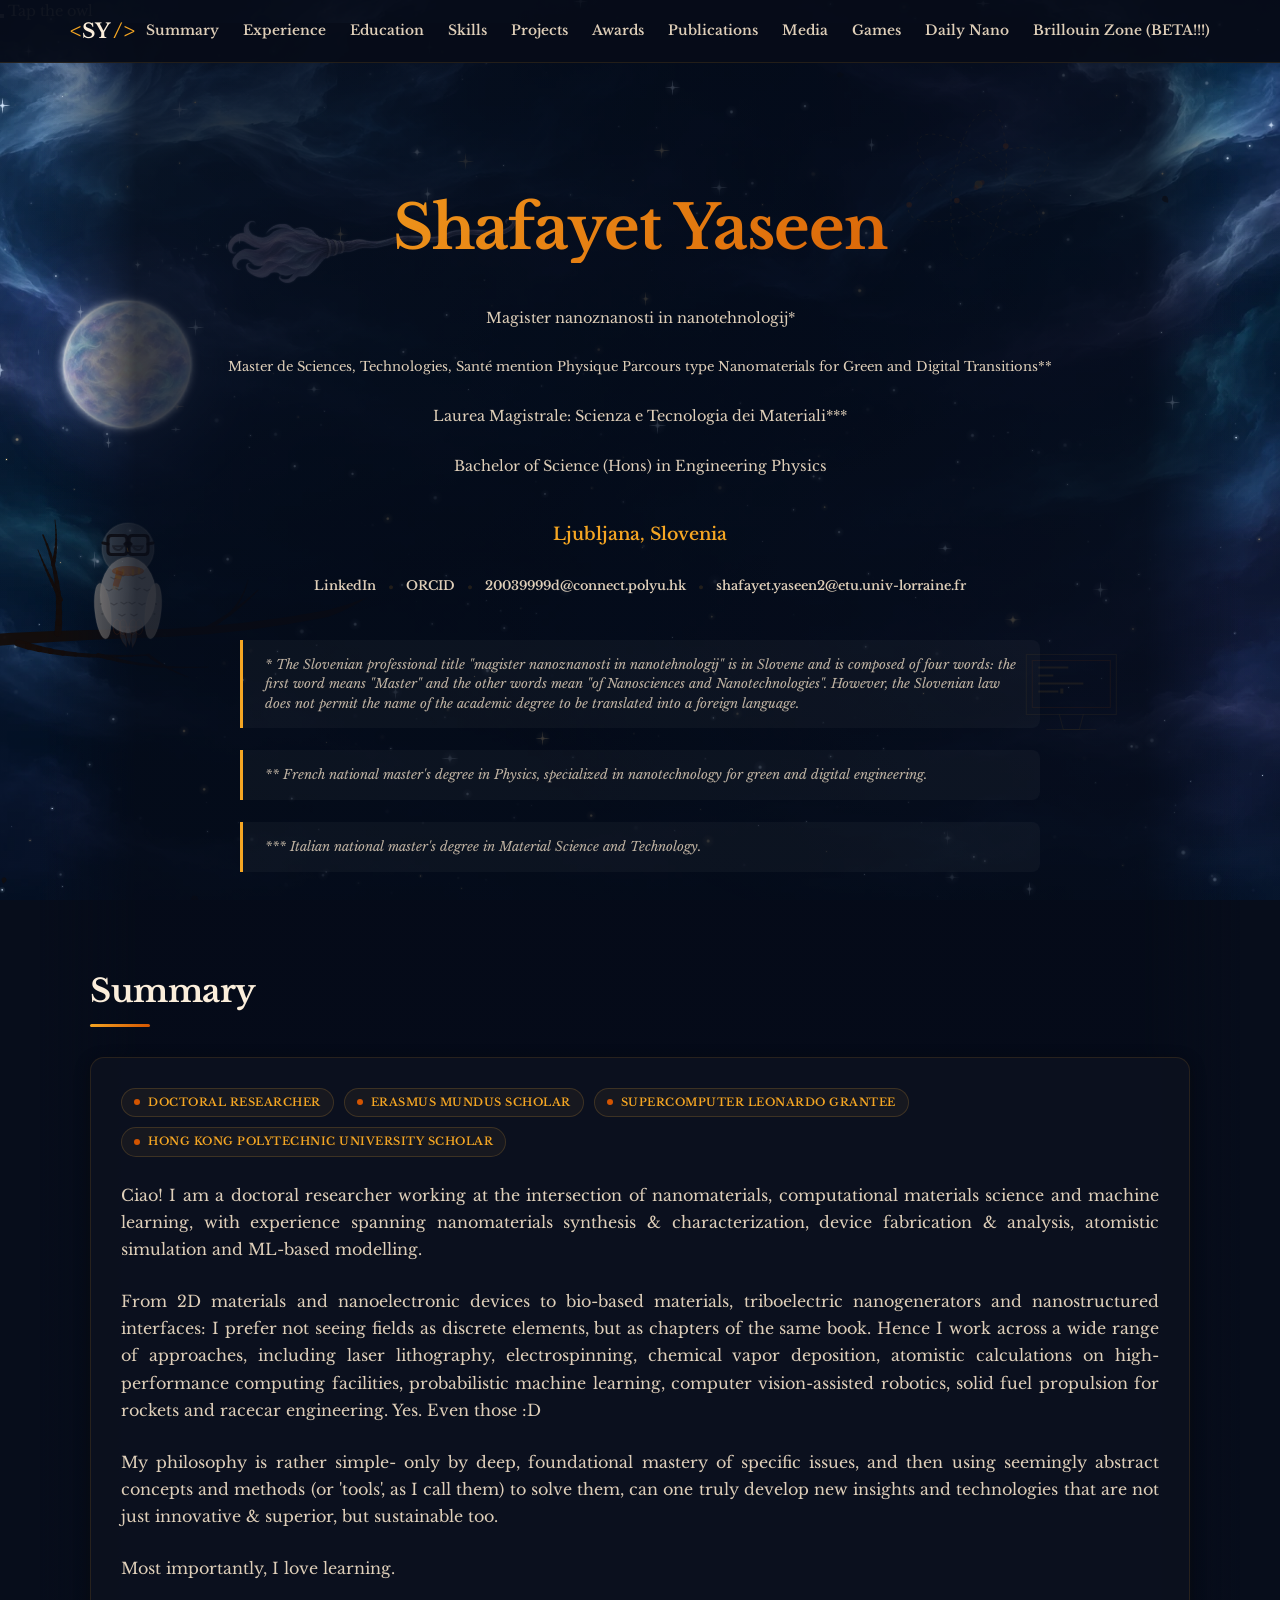
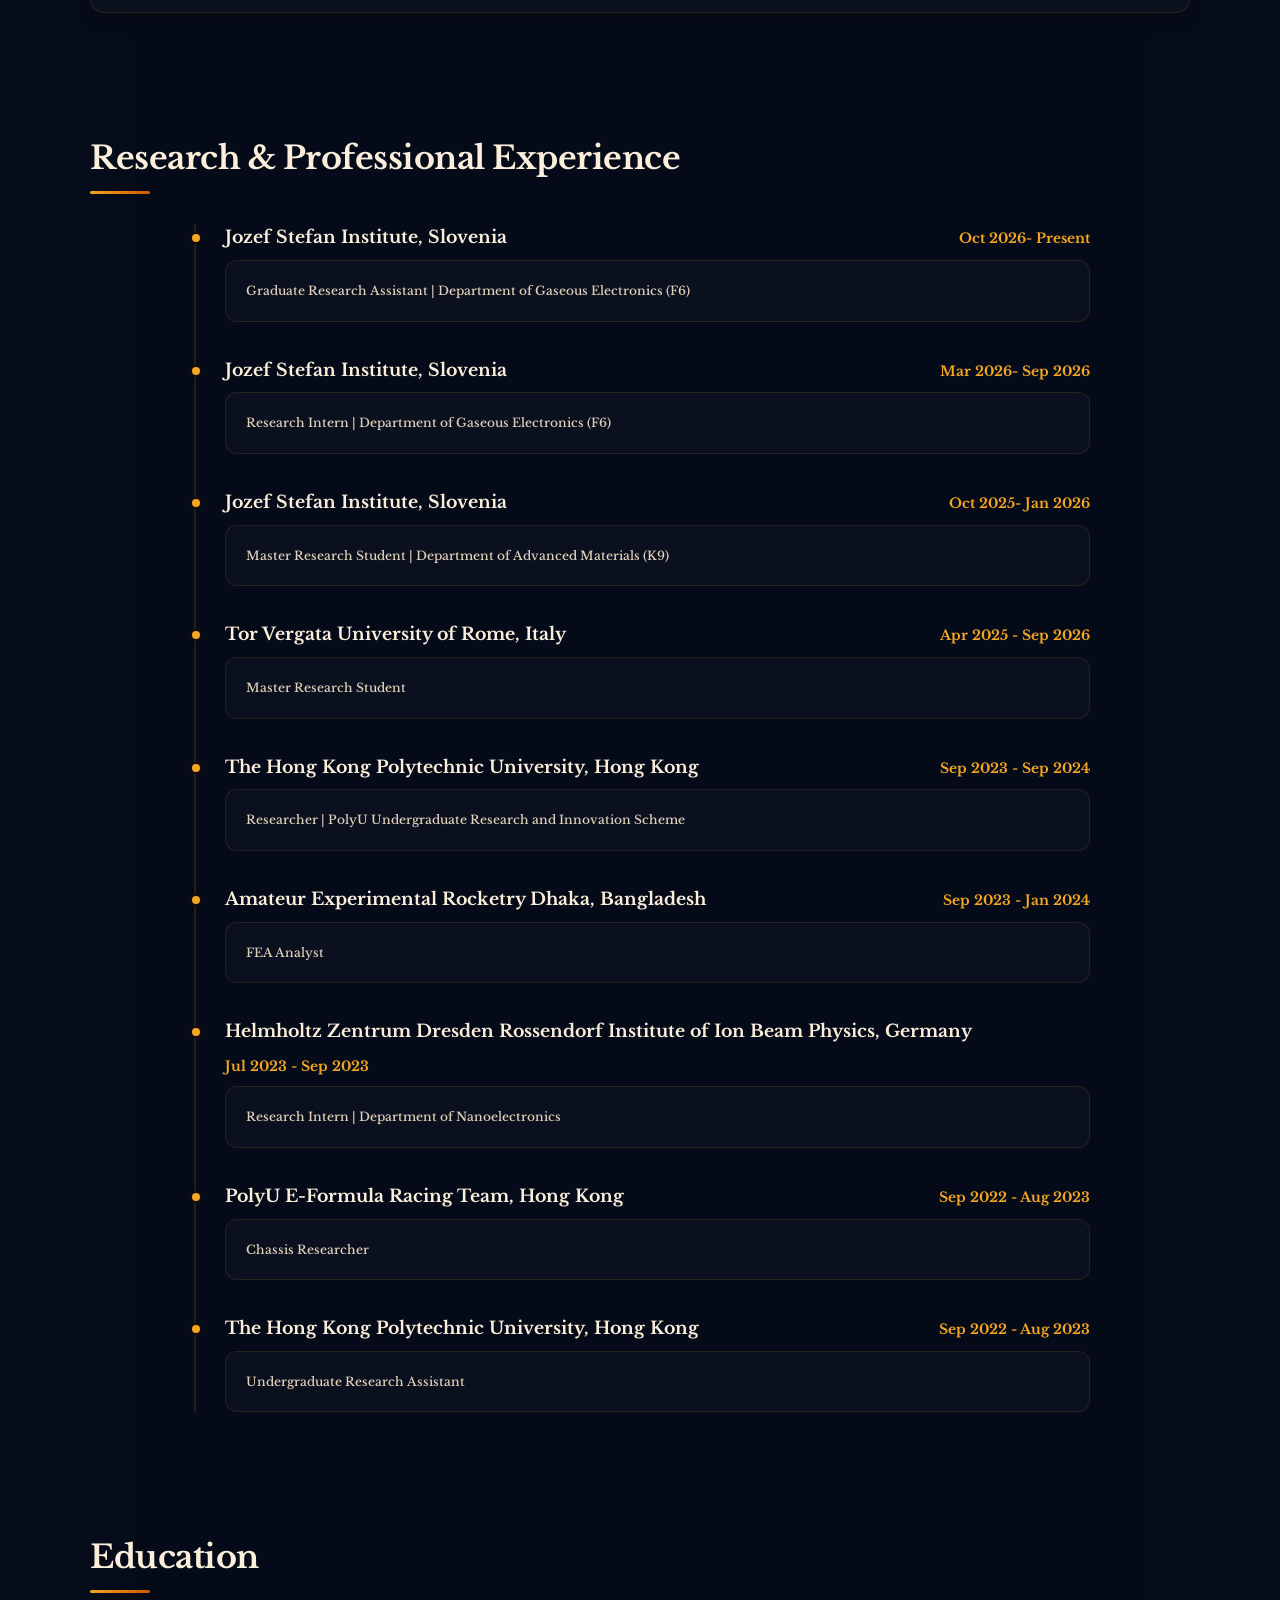
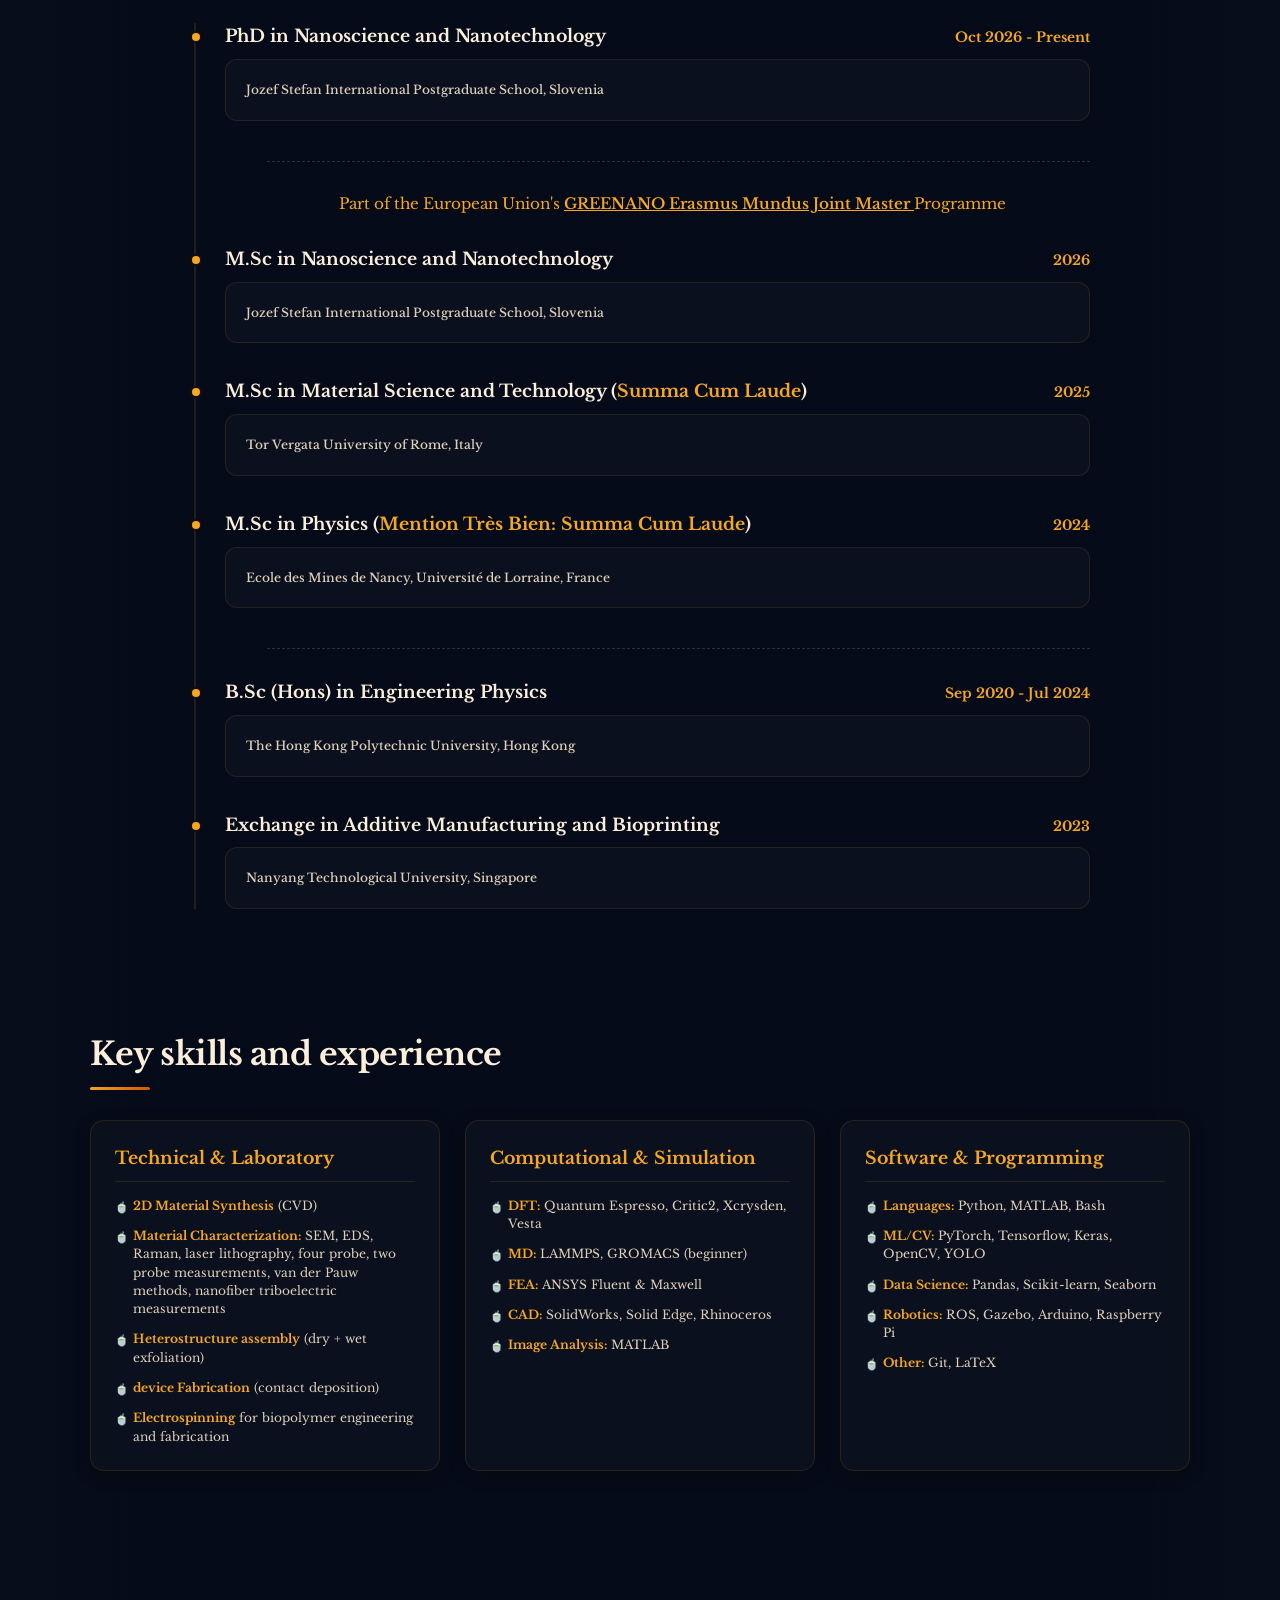
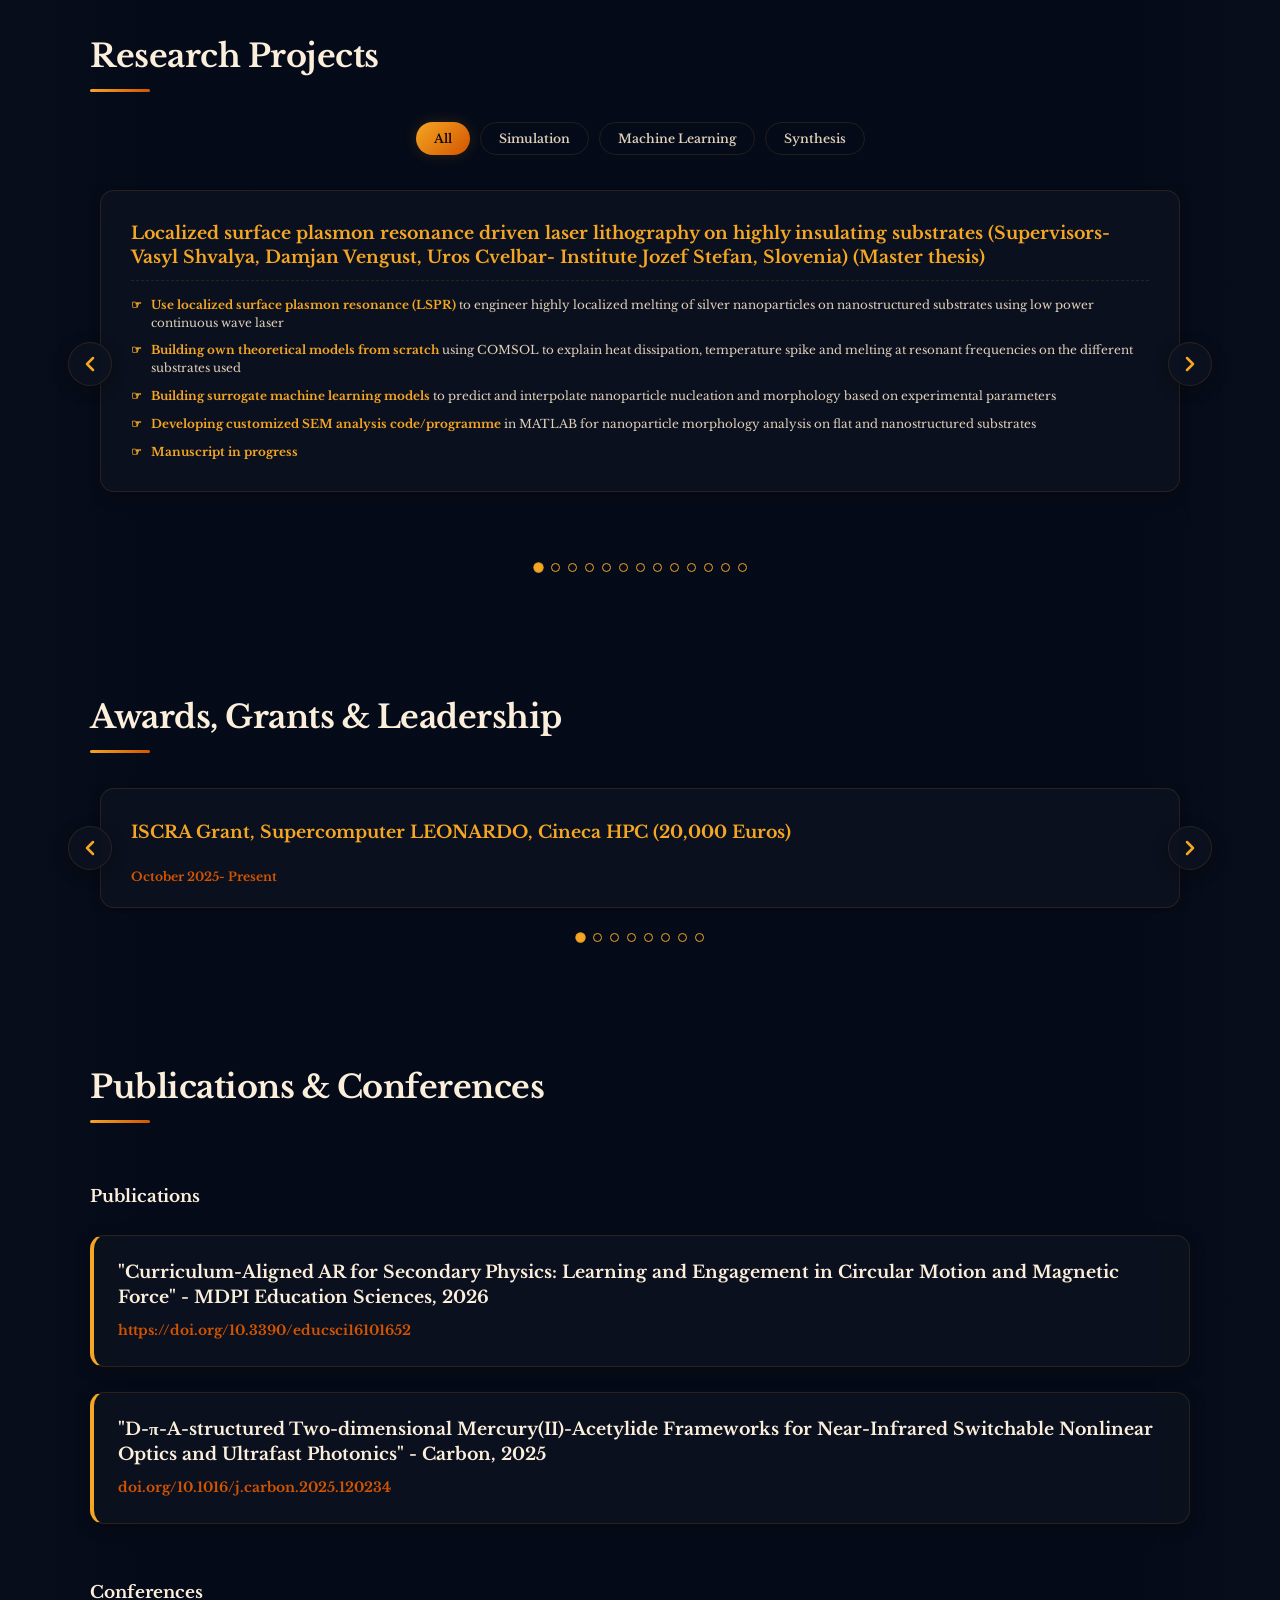
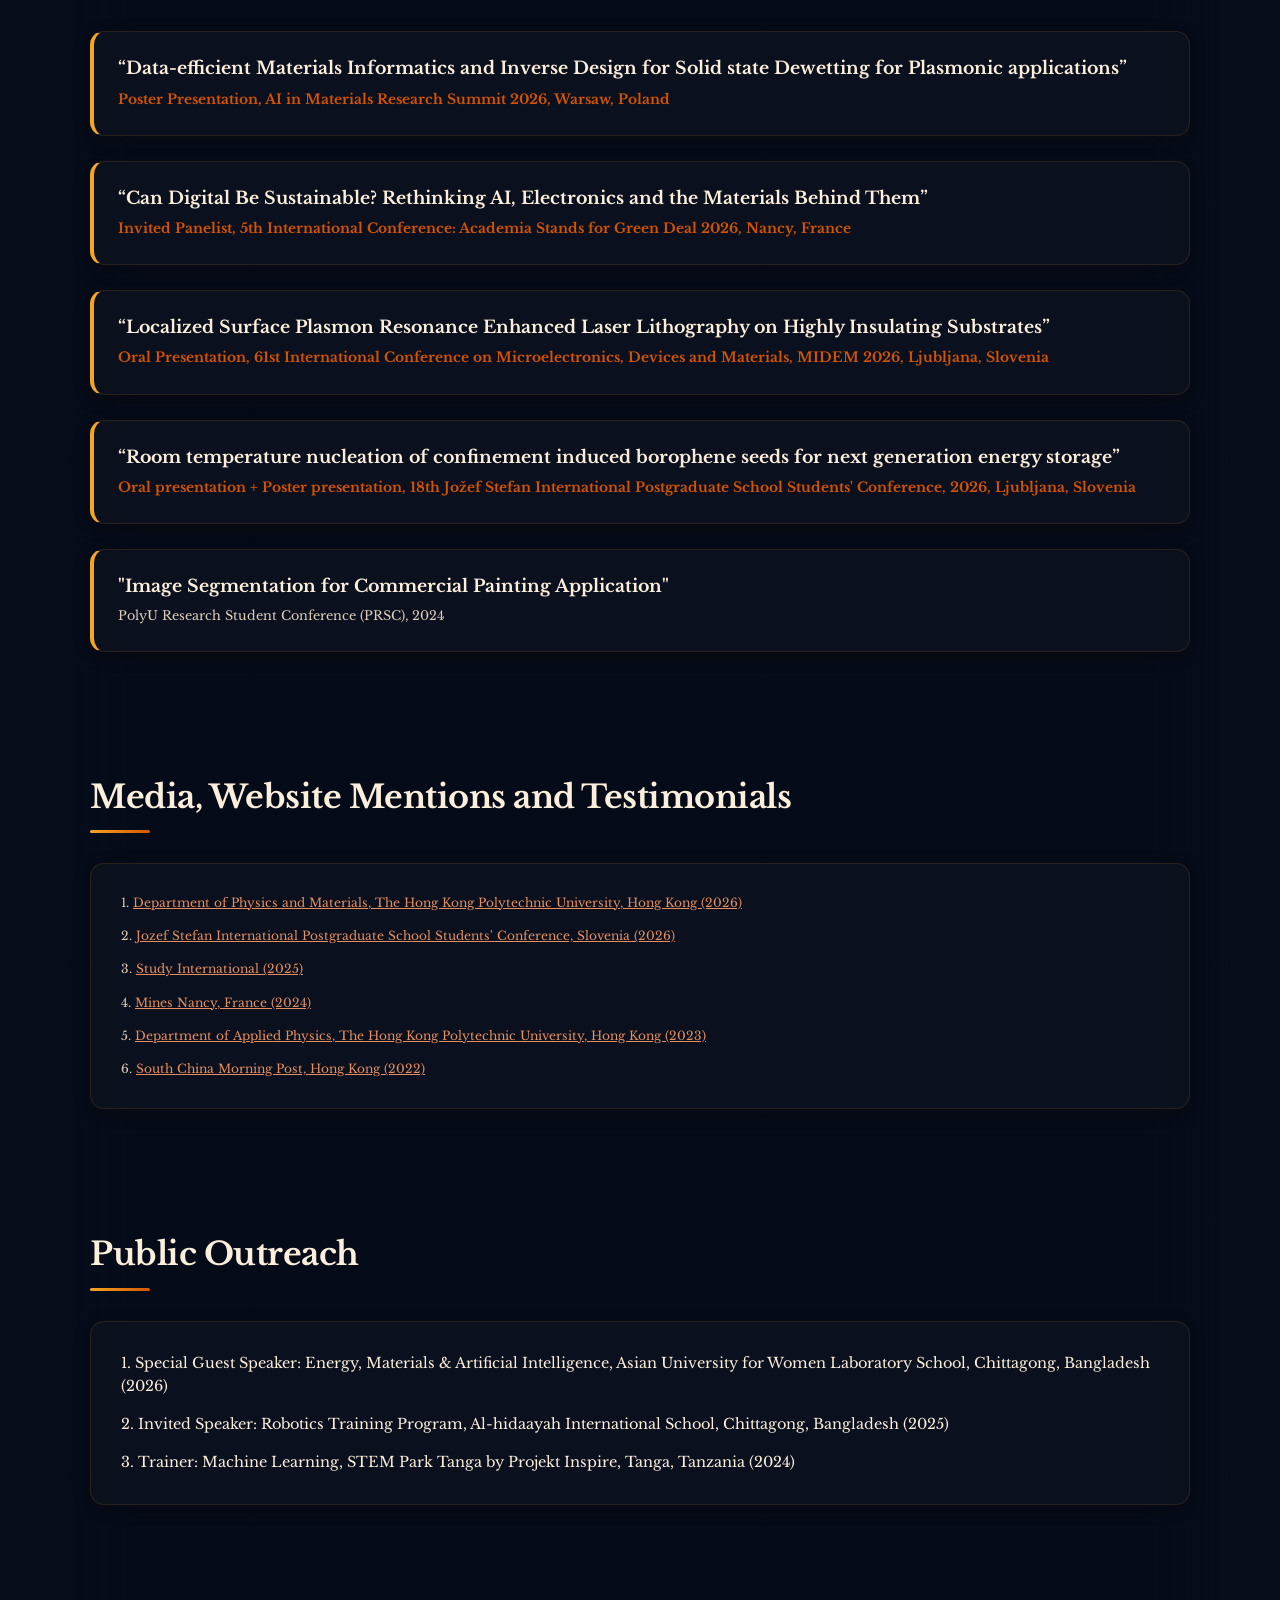
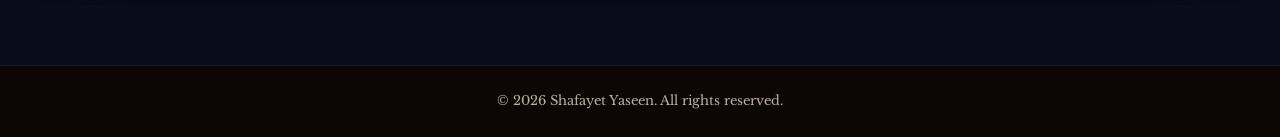
==== commit 9f59852d: "Update index.html" ====
--- a/index.html
+++ b/index.html
@@ -2,7 +2,7 @@
 <html lang="en">
 <head>
     <meta charset="UTF-8">
-    <meta name="viewport" content="width=device-width, initial-scale=1.0">
+    <meta name="viewport" content="width=device-width, initial-scale=1.0, viewport-fit=cover">
     
     <!-- Google Search Console Verification Placeholder -->
     <meta name="google-site-verification" content="eQ77d6bFJSbsBdKT0Mb0CX51r5EJlA14xEJuEAWnmbM" />
@@ -64,6 +64,16 @@
         </div>
     </header>
 
+    <div class="mobile-sky-stage">
+        <div id="mobile-owl-whisper" class="mobile-owl-panel" role="region" aria-label="The owl's whisper" hidden>
+            <p class="mobile-owl-message" aria-live="polite"></p>
+        </div>
+        <button class="mobile-owl-toggle" type="button" aria-label="Wake the owl and read its whisper"
+            aria-expanded="false" aria-controls="mobile-owl-whisper"></button>
+        <span class="mobile-owl-hint" aria-hidden="true">Tap the owl</span>
+    </div>
+
+
     <main class="content-wrapper">
         <!-- Hero Section -->
         <section id="hero" class="hero-section">
--- a/style.css
+++ b/style.css
@@ -31,7 +31,7 @@
     --shadow-lg: 0 20px 45px rgba(12, 7, 5, 0.7);
     --shadow-glow: 0 0 15px rgba(245, 166, 35, 0.15);
     
-    --glass-blur: blur(12px);
+    --glass-blur: none;
     --transition-speed: 0.3s;
     --transition-curve: cubic-bezier(0.25, 0.8, 0.25, 1);
 }
@@ -56,8 +56,8 @@
 }
 
 body {
-    background: radial-gradient(circle at 10% 15%, #3e261a 0%, #150d0a 55%, #0c0705 100%);
-    background-attachment: fixed;
+    background: #070d1b;
+    isolation: isolate;
     color: var(--text-primary);
     font-family: var(--font-sans);
     line-height: 1.6;
@@ -83,19 +83,18 @@
     background: var(--accent-gold);
 }
 
-/* Background Gradients */
+/* Enchanted Great Hall sky. Fixed layers avoid mobile background-attachment issues. */
 .ocean-background {
-    position: absolute;
-    top: 0;
-    left: 0;
-    width: 100%;
-    height: 100%;
-    background: radial-gradient(circle at 80% 20%, rgba(212, 157, 59, 0.04) 0%, transparent 50%), radial-gradient(circle at 20% 80%, rgba(200, 90, 23, 0.03) 0%, transparent 50%);
+    position: fixed;
+    inset: 0;
+    background:
+        linear-gradient(rgba(3, 8, 20, 0.22), rgba(3, 8, 20, 0.48)),
+        url("assets/enchanted-cloud-sky.webp") center top / cover no-repeat;
     pointer-events: none;
     z-index: -2;
 }
 
-#bg-canvas {
+#bg-canvas, #starfield-canvas {
     position: fixed;
     top: 0;
     left: 0;
@@ -168,7 +167,7 @@
     transition: all var(--transition-speed) var(--transition-curve);
     position: relative;
     overflow: hidden;
-    animation: candlelight-pulse 8s infinite ease-in-out;
+    /* Static shadow avoids repainting every card throughout a scroll. */
 }
 
 .card::before {
@@ -1187,3 +1186,48 @@
     }
 }
 
+
+/* Quiet, dark reading surfaces preserve the warm academic typography. */
+:root {
+    --bg-card: rgba(12, 18, 31, 0.94);
+    --bg-card-hover: rgba(20, 27, 41, 0.97);
+    --text-muted: #bcafa1;
+}
+.content-wrapper {
+    background: linear-gradient(90deg, transparent, rgba(5, 11, 24, 0.78) 8%,
+        rgba(5, 11, 24, 0.78) 92%, transparent);
+}
+.navbar { background-color: rgba(7, 12, 24, 0.96); }
+@media (max-width: 768px) {
+    .content-wrapper { background: rgba(5, 11, 24, 0.80); }
+    .ocean-background { background-position: center; }
+}
+@media (prefers-reduced-motion: reduce) {
+    #bg-canvas, #starfield-canvas { display: none; }
+    .card { animation: none; }
+}
+
+/* Starless cloud artwork + an entirely live canvas star field. */
+.ocean-background::after {
+    content: '';
+    position: absolute;
+    inset: -8%;
+    background:
+        radial-gradient(ellipse at 12% 24%, rgba(82, 137, 192, 0.14), transparent 42%),
+        radial-gradient(ellipse at 88% 65%, rgba(100, 77, 154, 0.12), transparent 40%);
+    animation: enchanted-mist 32s ease-in-out infinite alternate;
+}
+@keyframes enchanted-mist {
+    from { transform: translate3d(-2%, -1%, 0) scale(1); opacity: 0.5; }
+    to { transform: translate3d(2%, 2%, 0) scale(1.08); opacity: 1; }
+}
+@media (prefers-reduced-motion: reduce) {
+    .ocean-background::after { animation: none; }
+}
+
+/* Keep animated background surfaces separate from scrolling document content. */
+.ocean-background, #bg-canvas, #starfield-canvas {
+    transform: translateZ(0);
+    contain: strict;
+}
+.ocean-background::after { will-change: transform, opacity; }
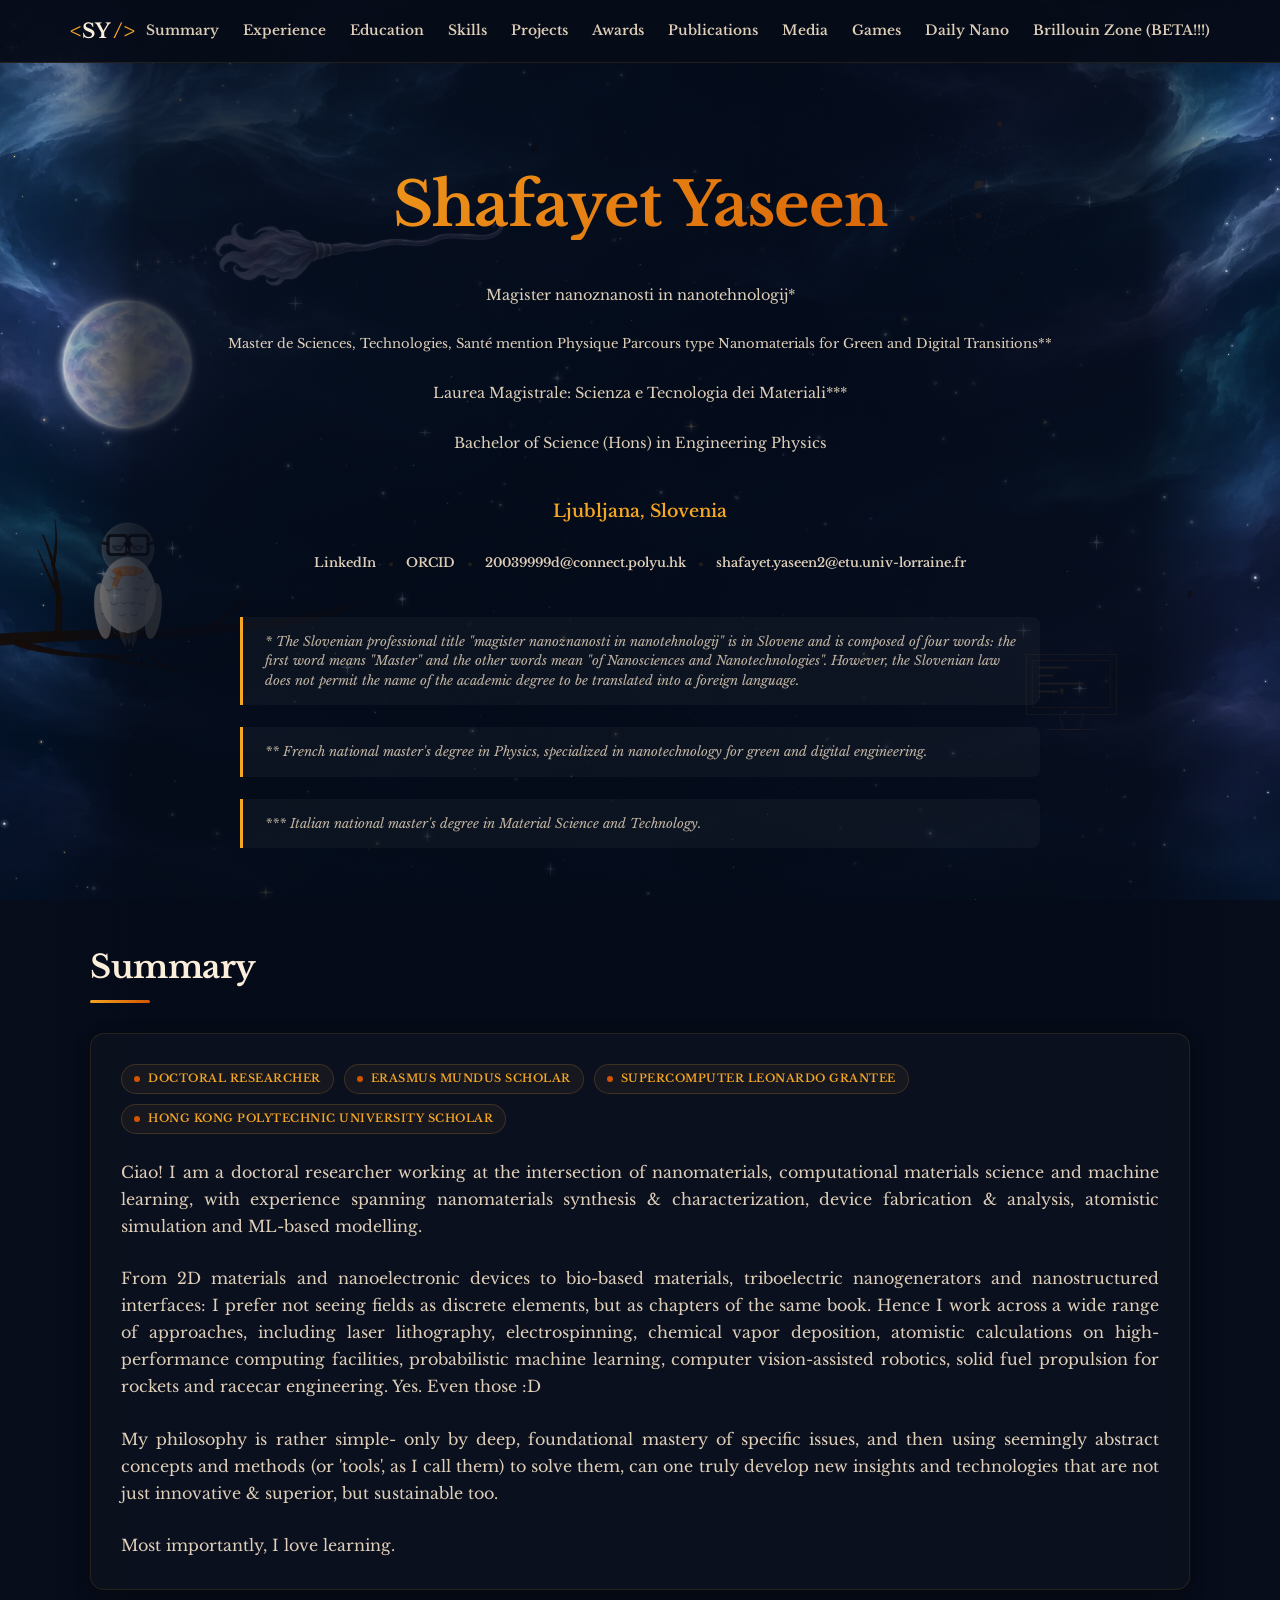
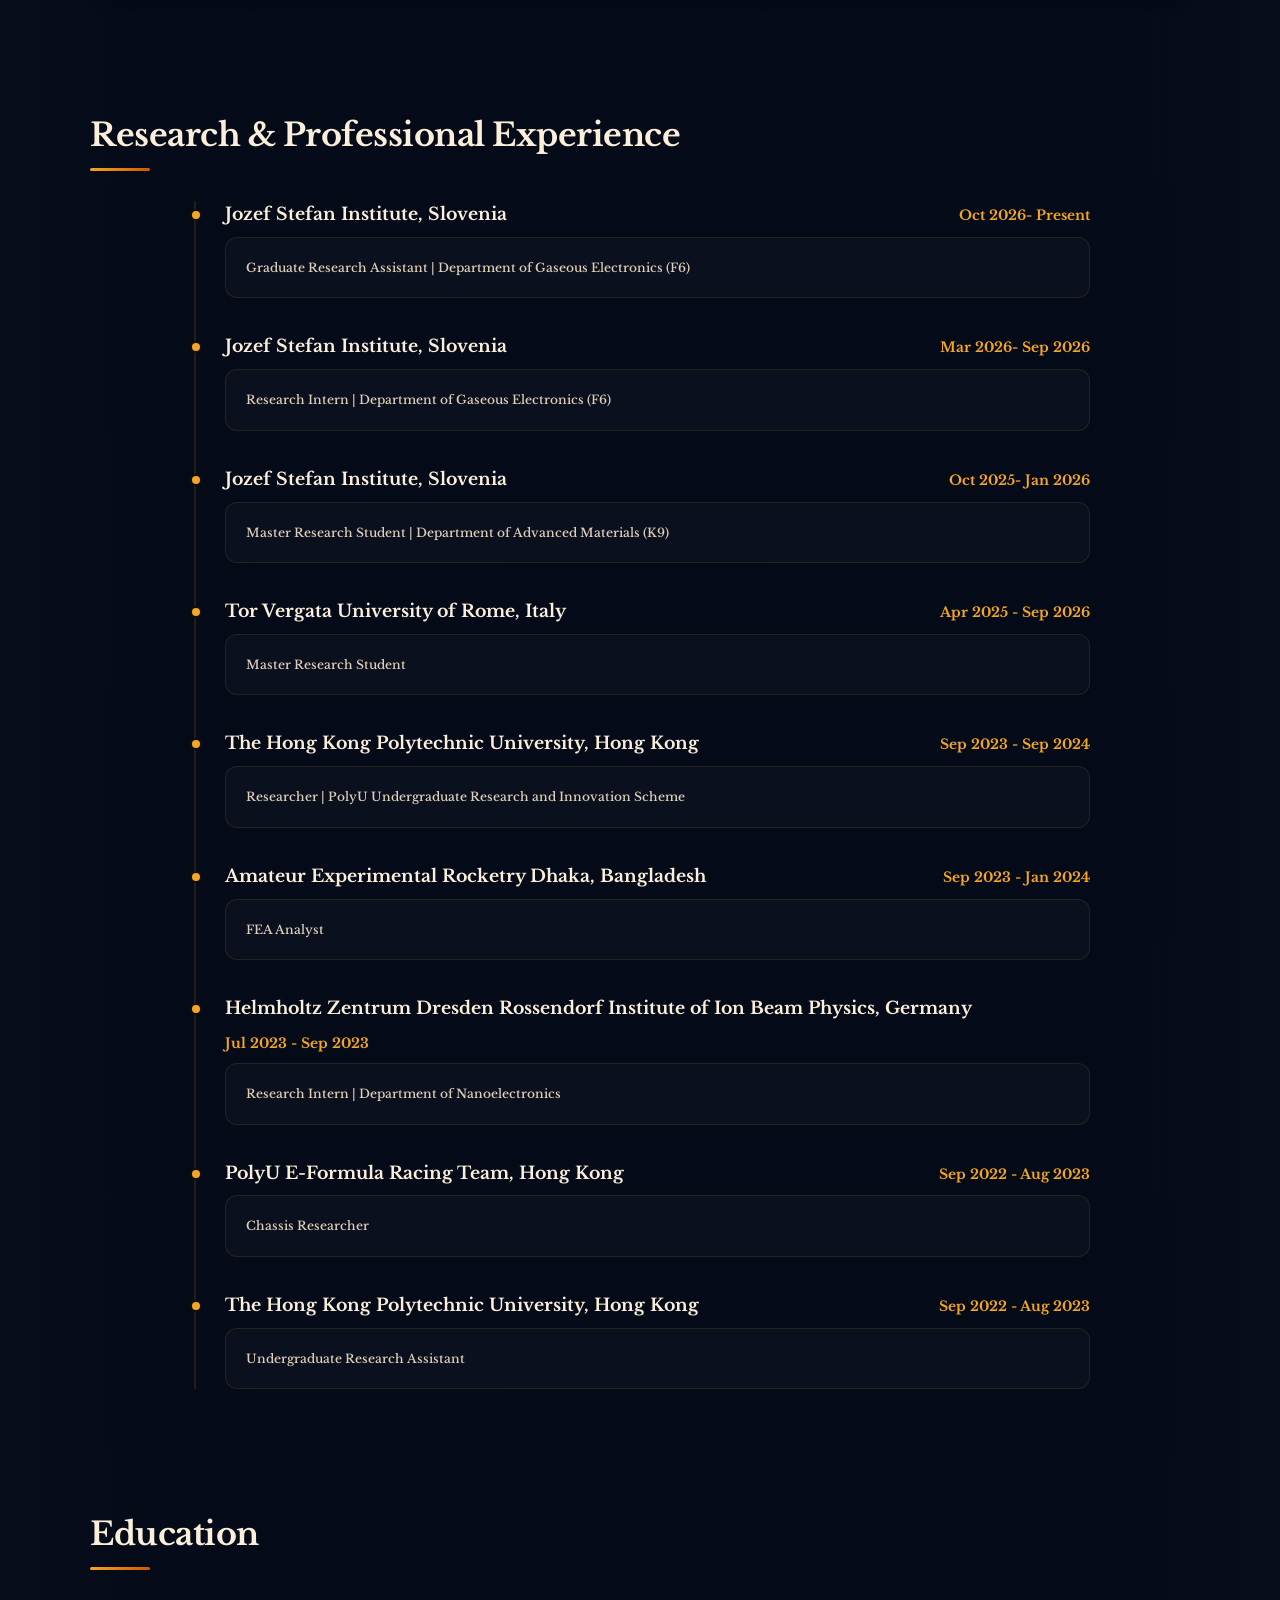
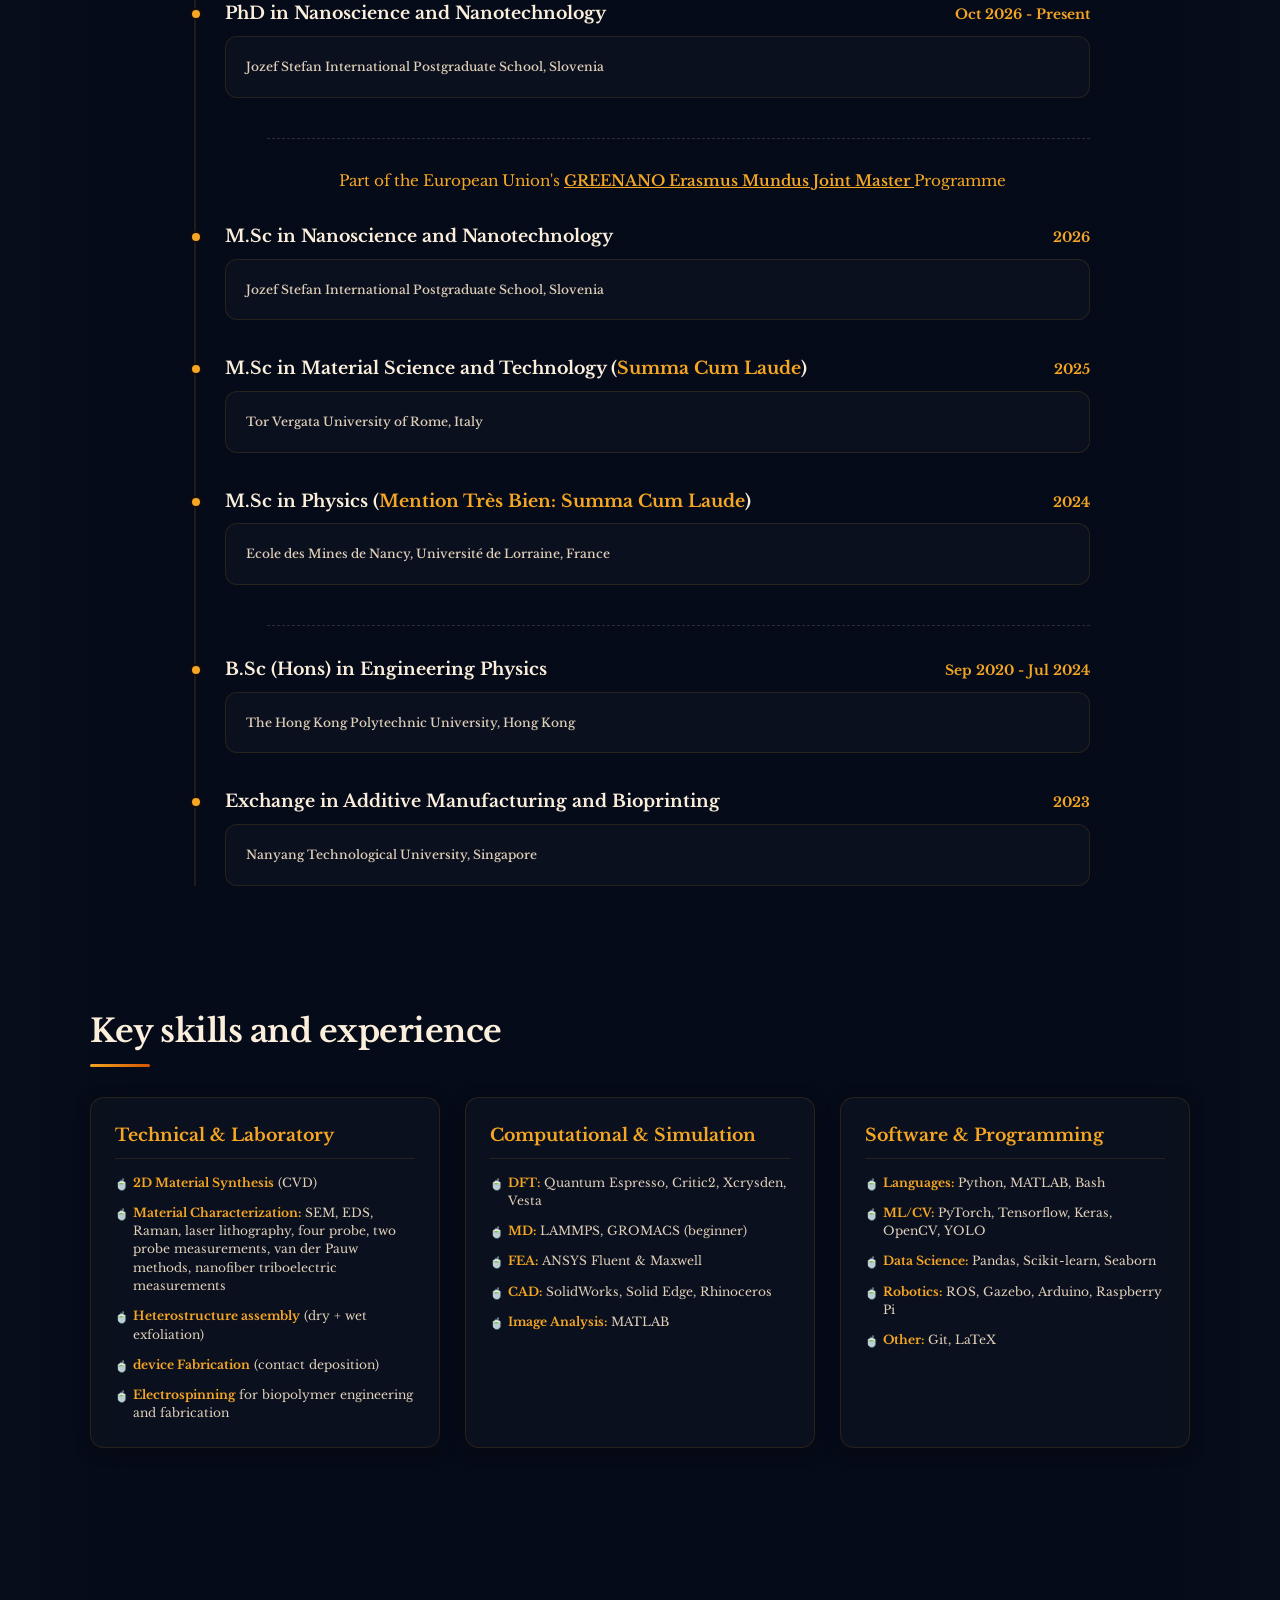
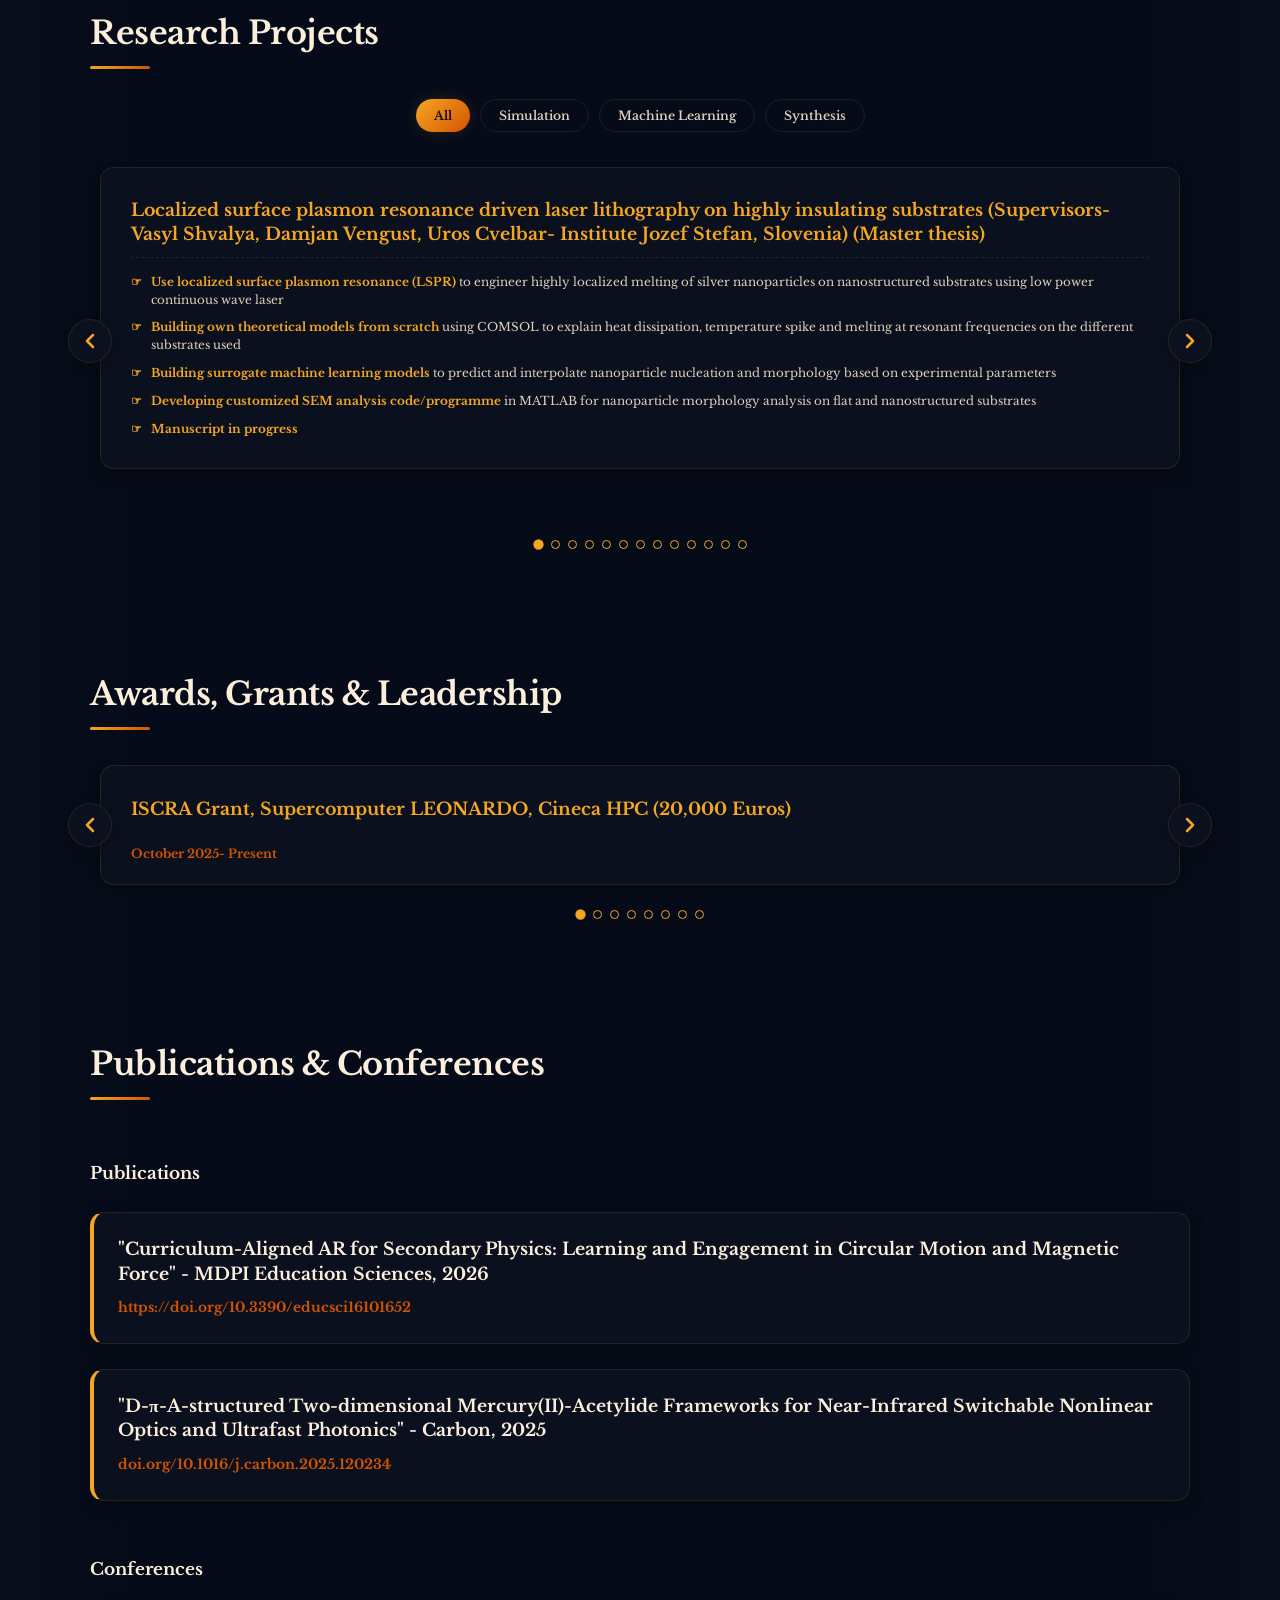
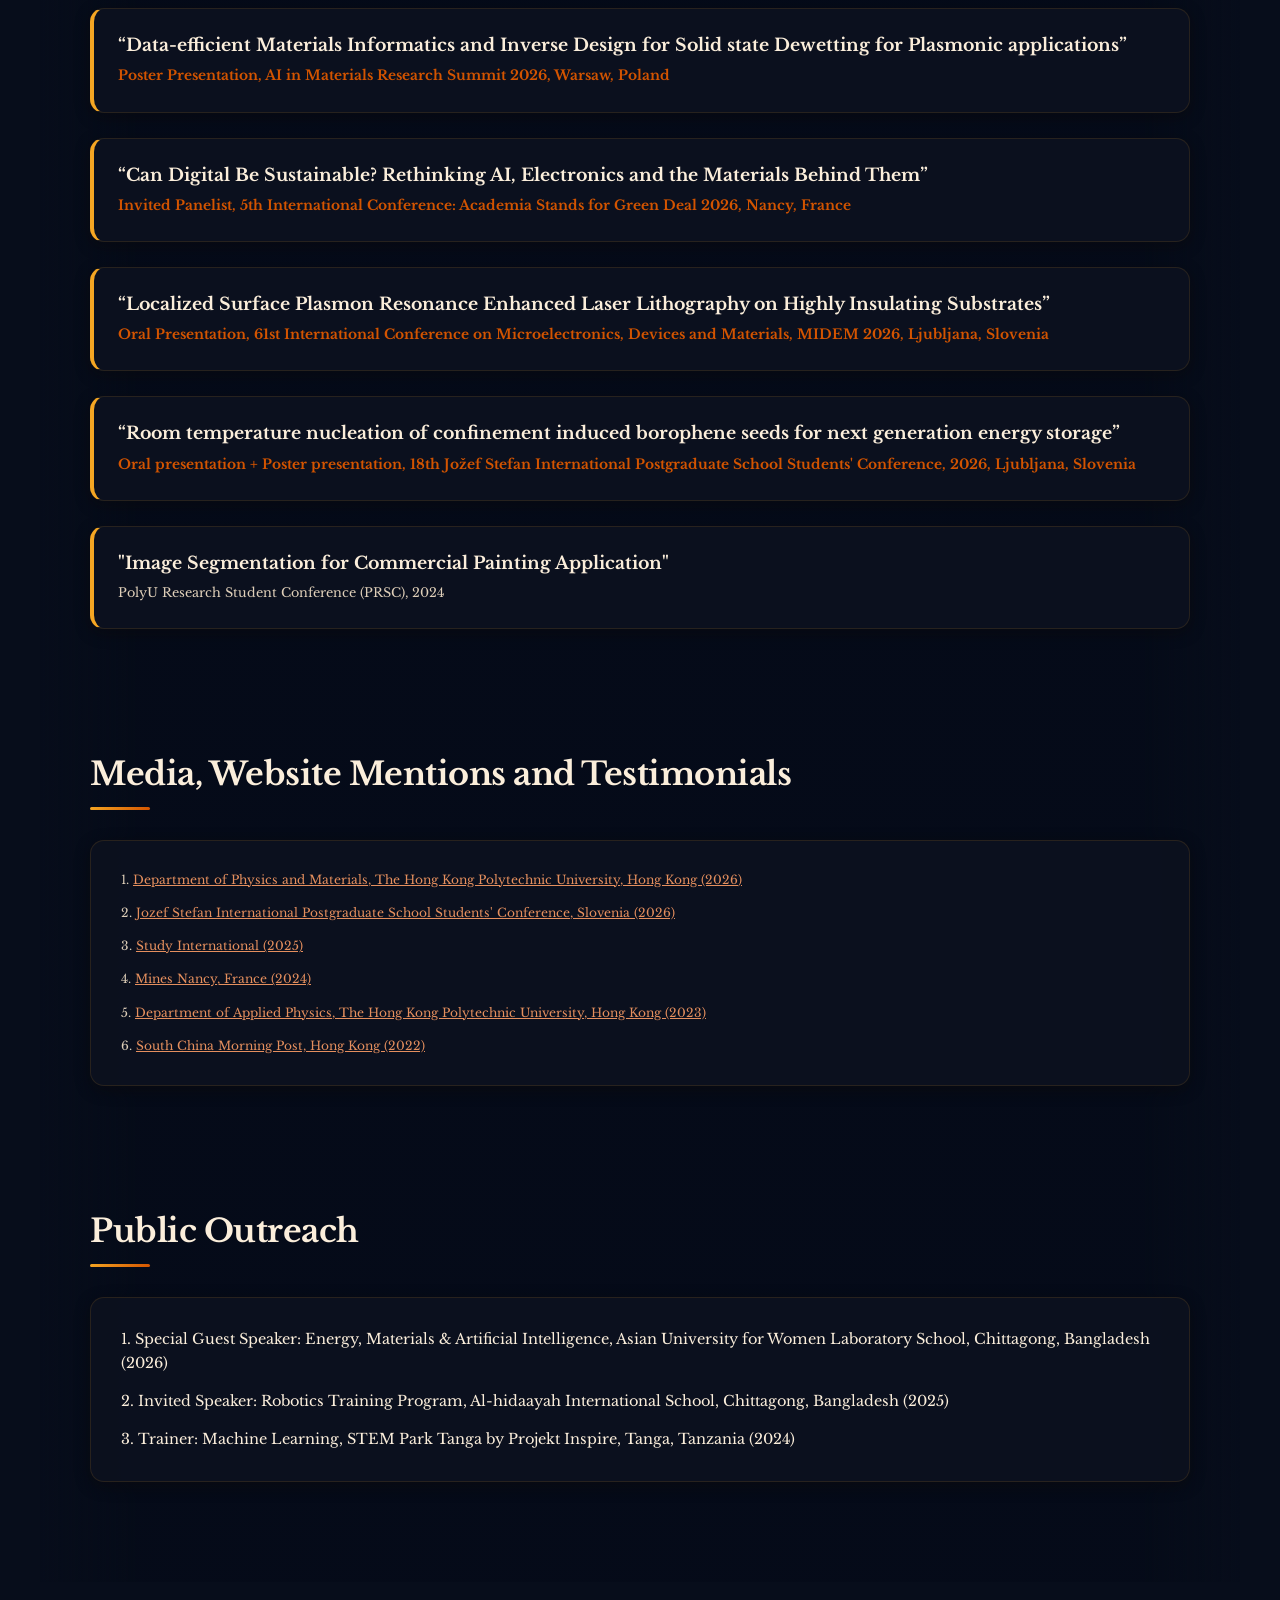
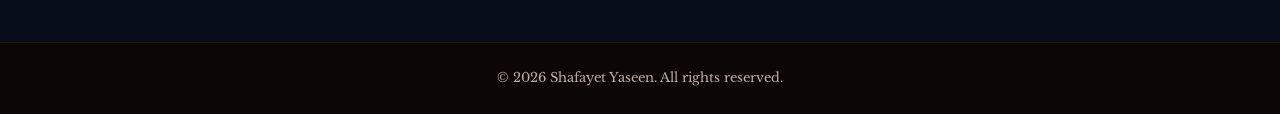
==== commit f5079433: "Update index.html" ====
--- a/index.html
+++ b/index.html
@@ -70,7 +70,7 @@
         </div>
         <button class="mobile-owl-toggle" type="button" aria-label="Wake the owl and read its whisper"
             aria-expanded="false" aria-controls="mobile-owl-whisper"></button>
-        <span class="mobile-owl-hint" aria-hidden="true">Tap the owl</span>
+        <span class="mobile-owl-hint" aria-hidden="true">Tap the owl for a fun fact about me.</span>
     </div>
 
 
--- a/style.css
+++ b/style.css
@@ -990,7 +990,7 @@
     }
 }
 
-@media (max-width: 768px) {
+@media (max-width: 768px), (max-width: 1024px) and (hover: none) and (pointer: coarse) {
     html {
         font-size: 12px; /* Smaller base font on mobile */
     }
@@ -1149,7 +1149,7 @@
     }
 }
 
-@media (max-width: 768px) {
+@media (max-width: 768px), (max-width: 1024px) and (hover: none) and (pointer: coarse) {
     .hero-title {
         font-size: 2.4rem;
         margin-bottom: 32px;
@@ -1198,12 +1198,11 @@
         rgba(5, 11, 24, 0.78) 92%, transparent);
 }
 .navbar { background-color: rgba(7, 12, 24, 0.96); }
-@media (max-width: 768px) {
+@media (max-width: 768px), (max-width: 1024px) and (hover: none) and (pointer: coarse) {
     .content-wrapper { background: rgba(5, 11, 24, 0.80); }
     .ocean-background { background-position: center; }
 }
 @media (prefers-reduced-motion: reduce) {
-    #bg-canvas, #starfield-canvas { display: none; }
     .card { animation: none; }
 }
 
@@ -1231,3 +1230,76 @@
     contain: strict;
 }
 .ocean-background::after { will-change: transform, opacity; }
+
+/* The same enchanted sky, with a clear home for the owl on touch screens. */
+.mobile-sky-stage { display: none; }
+.visually-hidden {
+    position: absolute; width: 1px; height: 1px; padding: 0; margin: -1px;
+    overflow: hidden; clip-path: inset(50%); white-space: nowrap; border: 0;
+}
+@media (max-width: 768px), (max-width: 1024px) and (hover: none) and (pointer: coarse) {
+    html { font-size: 16px; scroll-padding-top: 88px; }
+    body { -webkit-text-size-adjust: 100%; }
+    .nav-container { padding: calc(10px + env(safe-area-inset-top, 0px)) max(16px, env(safe-area-inset-right, 0px)) 10px max(16px, env(safe-area-inset-left, 0px)); gap: 12px; }
+    .nav-dropdown { min-height: 44px; max-width: 70%; font-size: 16px; padding: 8px 12px; }
+    .nav-logo { font-size: 1.4rem; flex-shrink: 0; min-height: 44px; min-width: 44px; display: flex; align-items: center; }
+    .mobile-sky-stage {
+        display: flow-root; position: relative;
+        margin-top: calc(84px + env(safe-area-inset-top, 0px)); min-height: 250px;
+    }
+    .mobile-owl-toggle {
+        position: absolute; left: 50%; bottom: 26px; transform: translateX(-50%);
+        width: 78px; height: 88px; border: 0; border-radius: 50%;
+        background: transparent; touch-action: manipulation; -webkit-tap-highlight-color: transparent;
+    }
+    .mobile-owl-toggle:focus-visible { outline: 2px solid #ddc99d; outline-offset: 5px; }
+    .mobile-owl-hint {
+        position: absolute; left: 0; right: 0; bottom: 5px; text-align: center;
+        font-family: 'Cormorant Garamond', Georgia, serif; font-size: 16px;
+        color: #ddd0b9; pointer-events: none; text-shadow: 0 1px 4px #070d1b;
+    }
+    .mobile-owl-panel {
+        position: relative; max-width: 370px; margin: 18px auto 130px;
+        width: calc(100% - 32px); padding: 22px 23px;
+        border: 1px solid rgba(207,187,139,0.75); border-radius: 20px;
+        background: linear-gradient(135deg, #1a233e, #0c1324 55%, #1a182f);
+        box-shadow: 0 0 20px rgba(136,170,239,0.22), inset 0 0 0 5px #111b30;
+    }
+    .mobile-owl-panel[hidden] { display: none; }
+    .mobile-owl-panel::before {
+        content: ''; position: absolute; inset: 6px; border-radius: 15px;
+        border: 1px solid rgba(153,181,226,0.23); pointer-events: none;
+    }
+    .mobile-owl-message {
+        font: 500 20px/1.4 'Cormorant Garamond', Baskerville, Georgia, serif;
+        color: #f3eadc; white-space: pre-line; text-align: center; overflow-wrap: anywhere;
+    }
+    .content-wrapper { padding: 18px max(16px, env(safe-area-inset-right, 0px)) 40px max(16px, env(safe-area-inset-left, 0px)); }
+    .hero-section { padding: 20px 0 24px; min-height: 0; }
+    .hero-title { font-size: clamp(1.9rem, 7.5vw, 2.5rem); margin-bottom: 28px; }
+    .hero-subtitle, .hero-subtitle:nth-of-type(2) { font-size: 1rem; white-space: normal; text-wrap: balance; }
+    .hero-meta-links { font-size: 0.9rem; gap: 4px 10px; }
+    .meta-link { display: inline-flex; align-items: center; min-height: 44px; overflow-wrap: anywhere; }
+    .section { scroll-margin-top: 88px; }
+    .section-title { font-size: 1.7rem; }
+    .summary-paragraph, .skill-bullets li, .timeline-content p,
+    .project-text, .project-details-bullets li, .pub-desc, .media-list li { font-size: 1rem; line-height: 1.75; }
+    .timeline-header h3, .project-card h3, .pub-card h3, .award-card h3,
+    .extra-card h3, .skill-detail-card h4 { font-size: 1.08rem; line-height: 1.5; }
+    .timeline-date, .hero-location { font-size: 0.95rem; }
+    .card { padding: 22px 18px; }
+    .filter-btn, .prev-btn, .next-btn, .slider-btn, .option-btn, .btn-restart {
+        min-width: 44px; min-height: 44px; touch-action: manipulation;
+    }
+    .degree-explanation-content { font-size: 0.85rem; line-height: 1.65; }
+    .games-card { padding: 24px 18px !important; }
+    #games.section { margin-top: 20px !important; }
+    .content-wrapper img { max-width: 100%; }
+}
+@media (hover: none) and (pointer: coarse) {
+    html, body, a, button, select, input, textarea, [role='button'], .filter-btn, .slider-btn { cursor: auto !important; }
+}
+@media (prefers-reduced-motion: reduce) {
+    html { scroll-behavior: auto; }
+    .card, .scroll-anim { animation: none; transition: none; }
+}
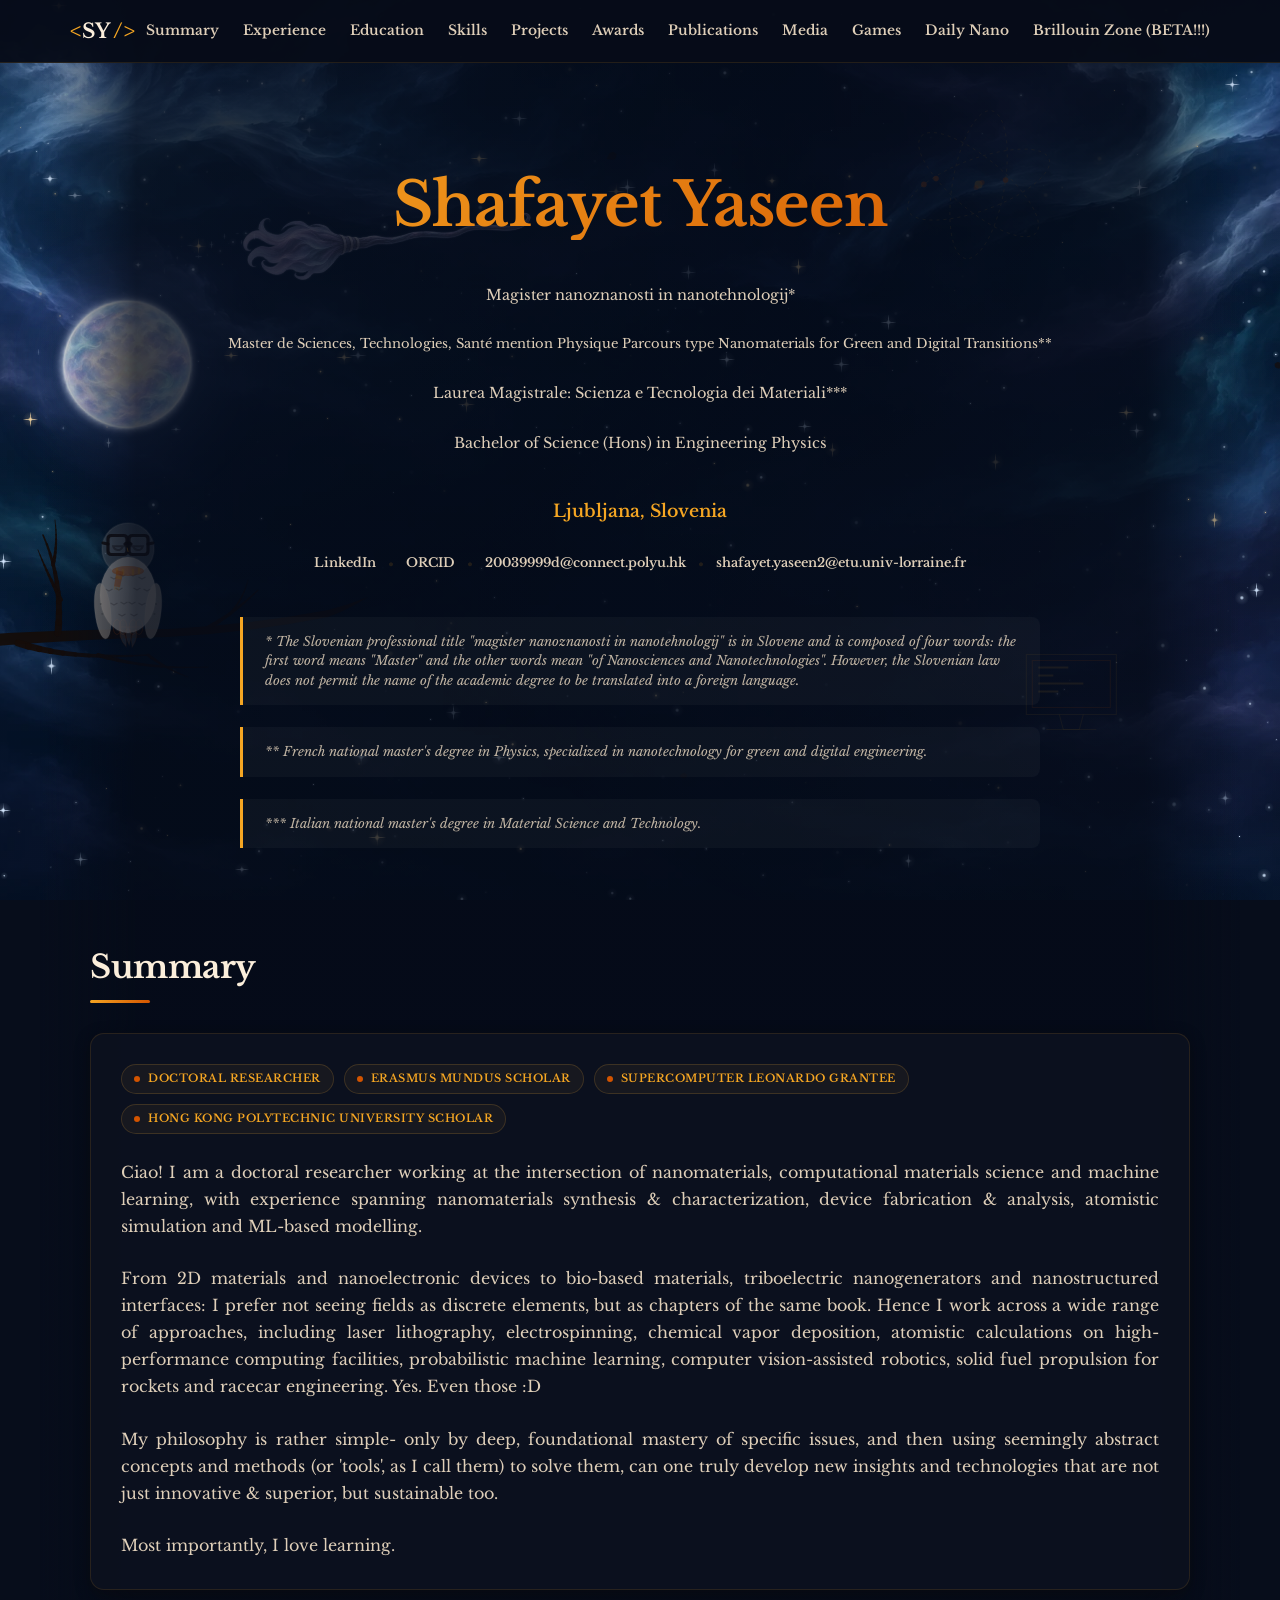
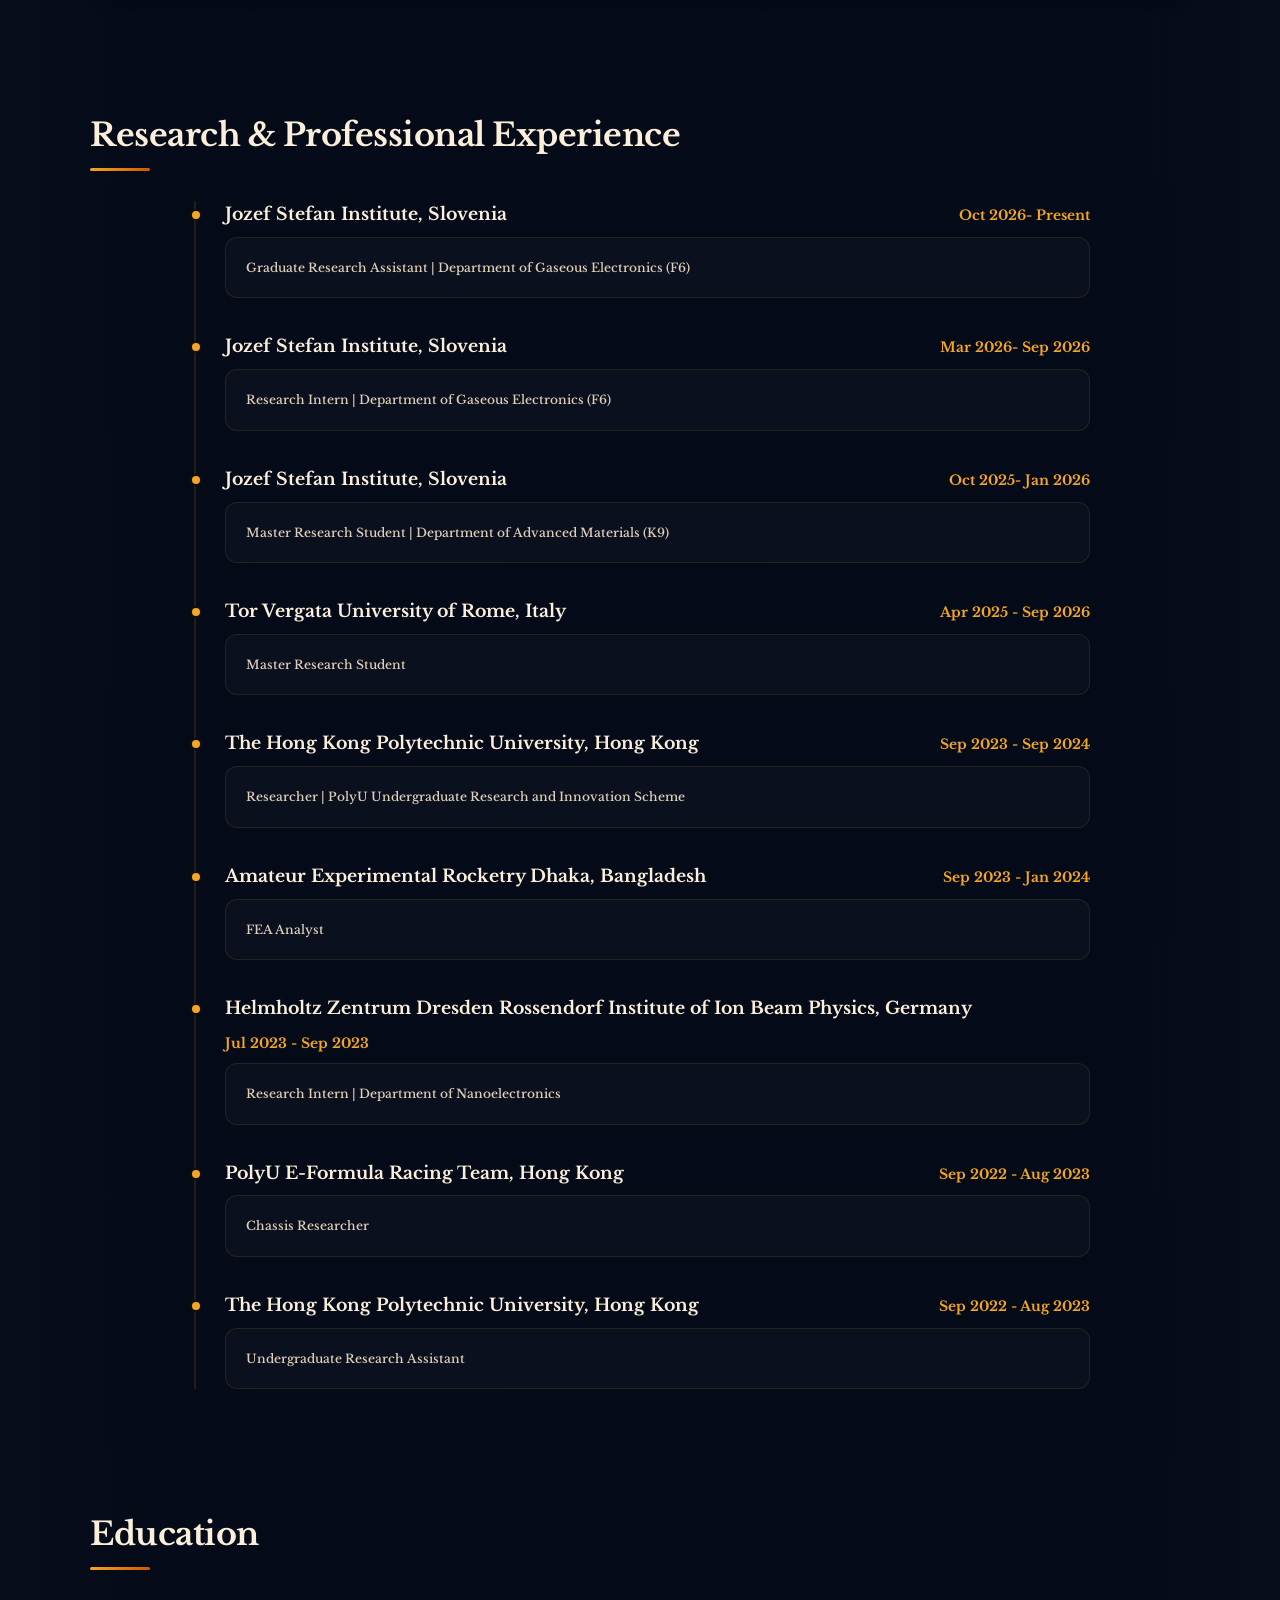
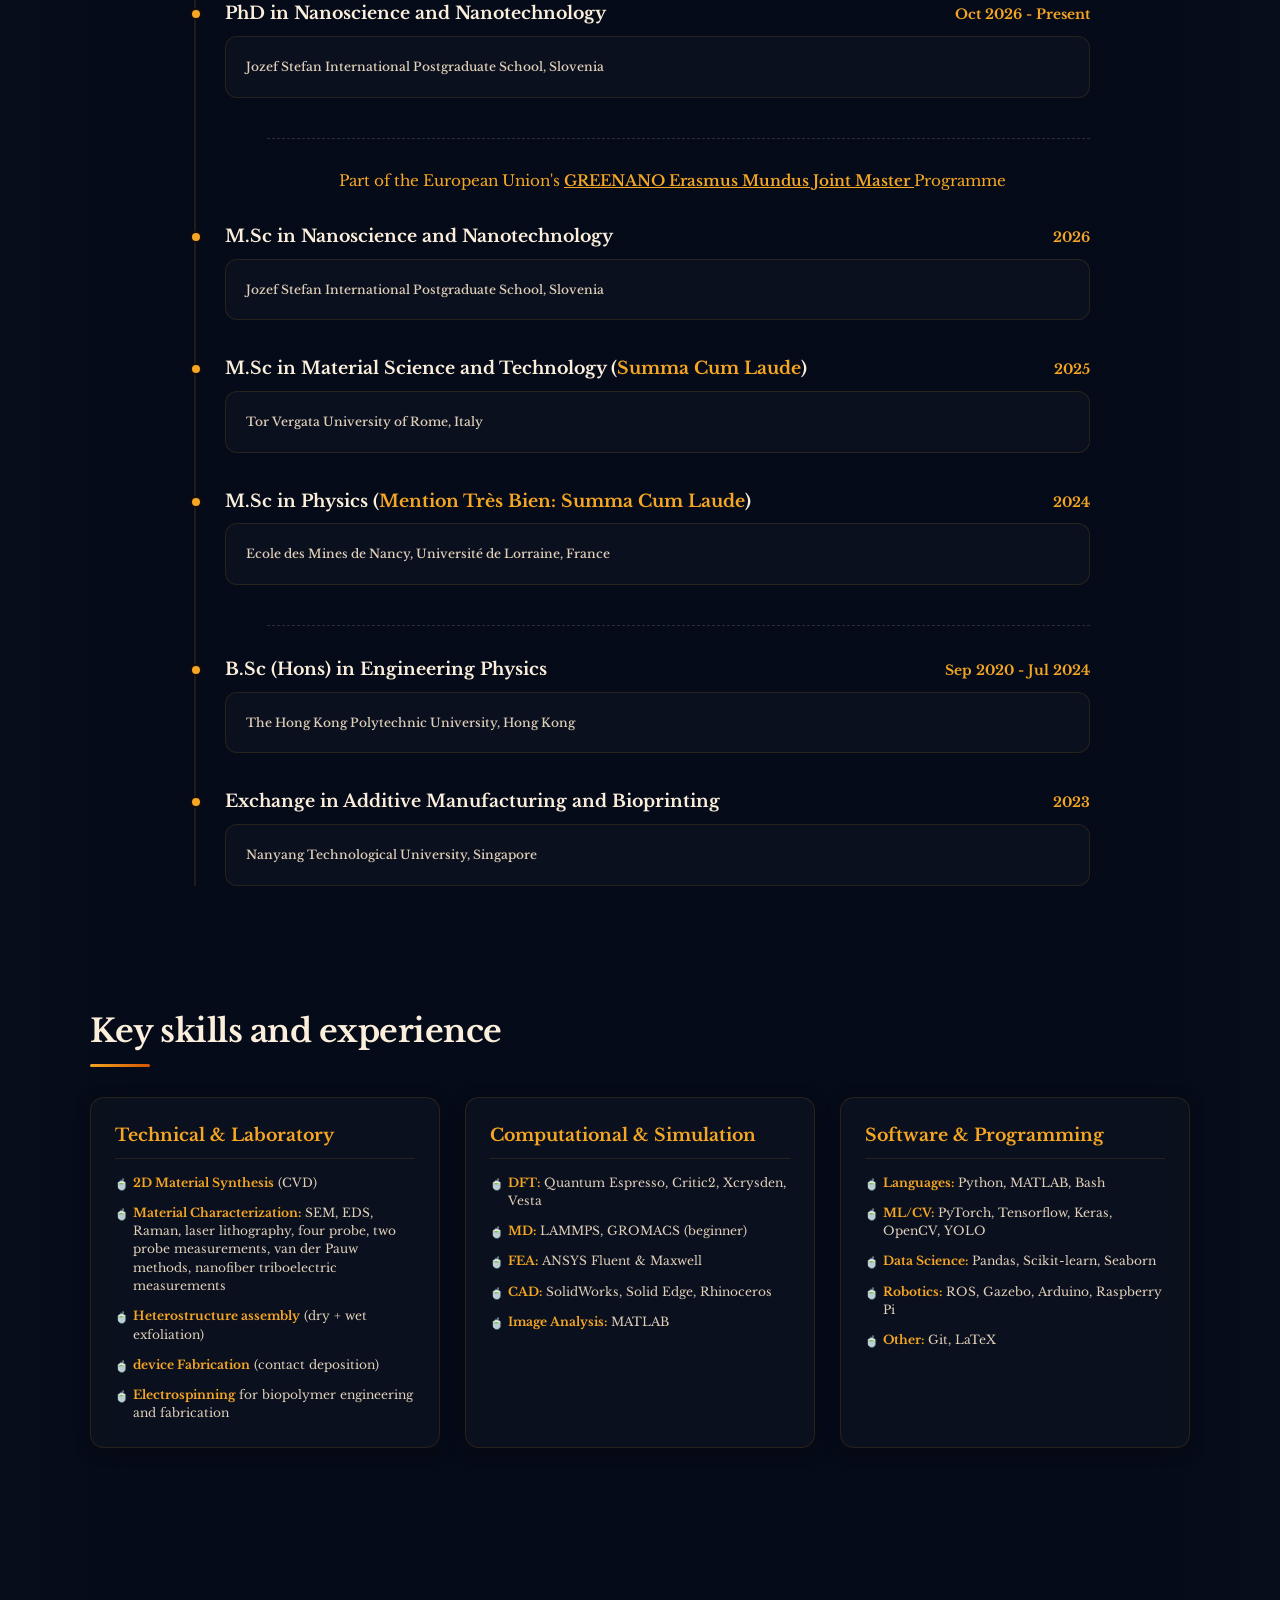
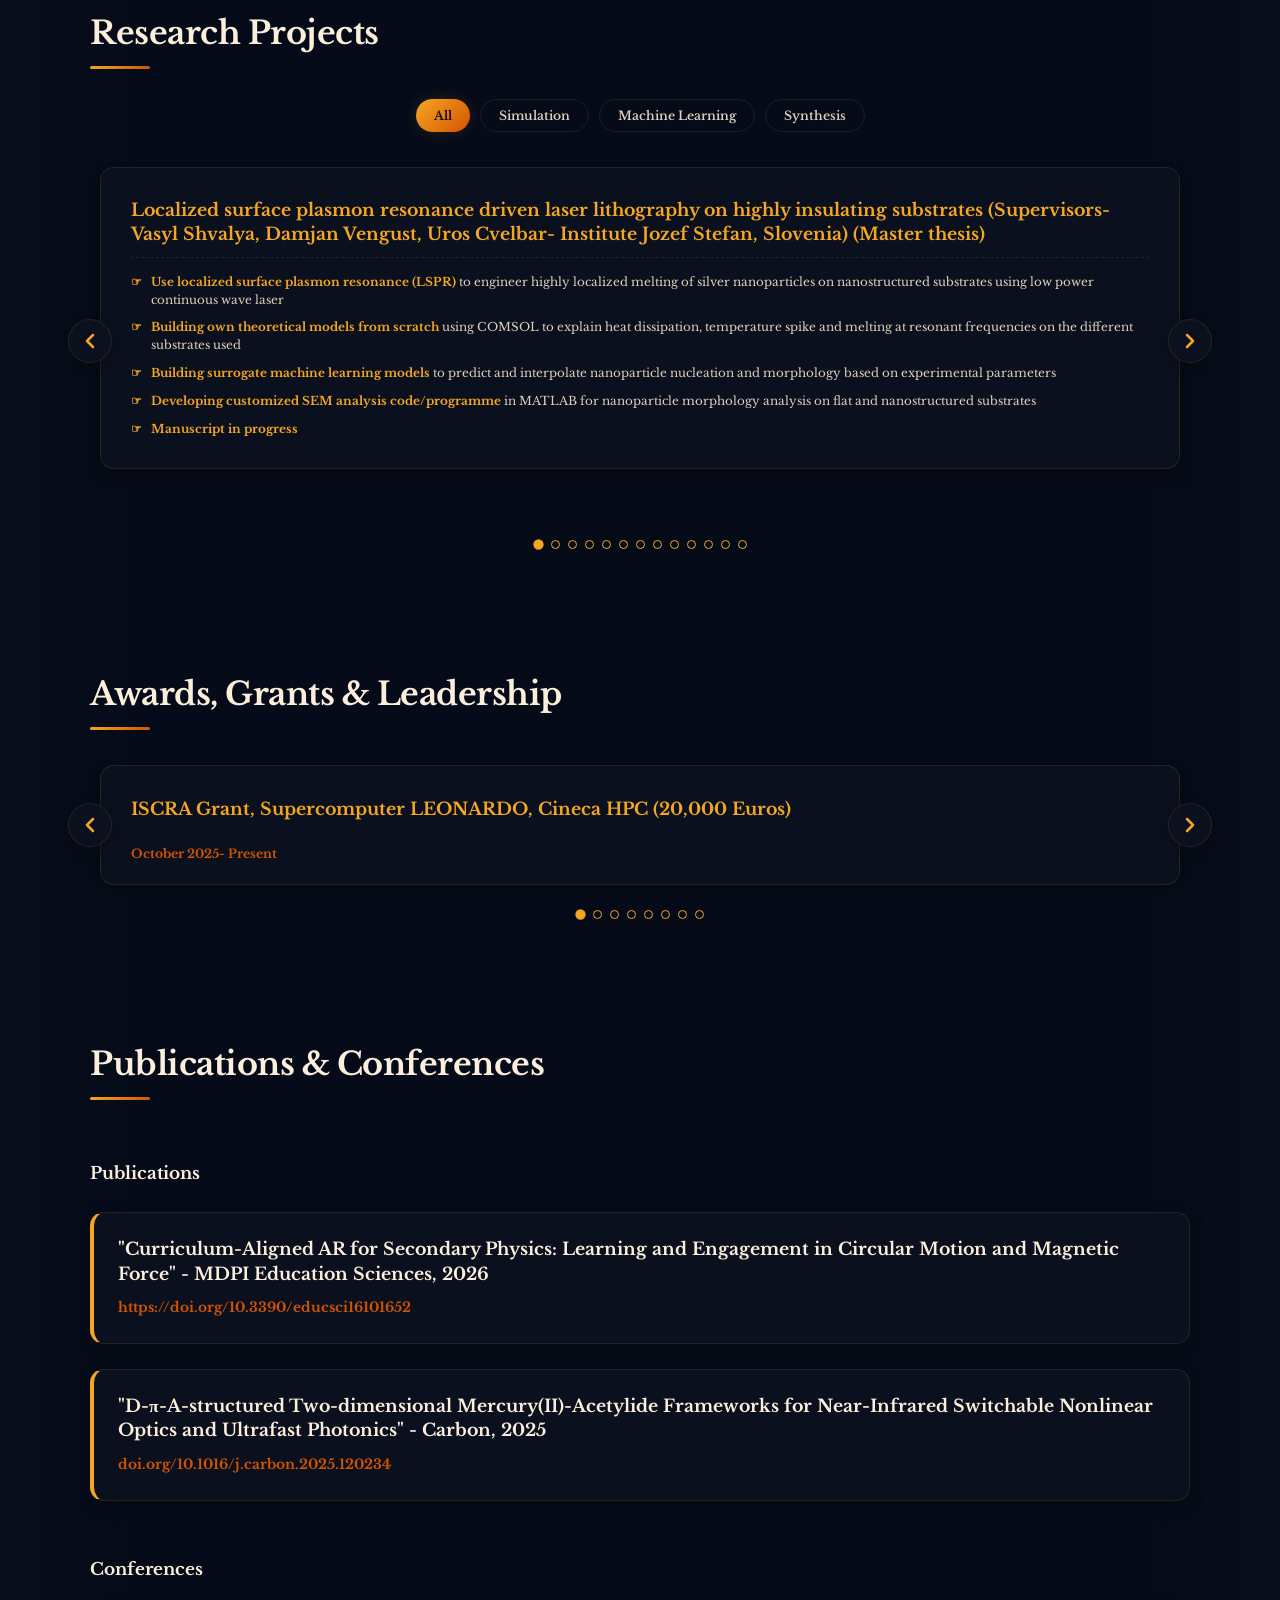
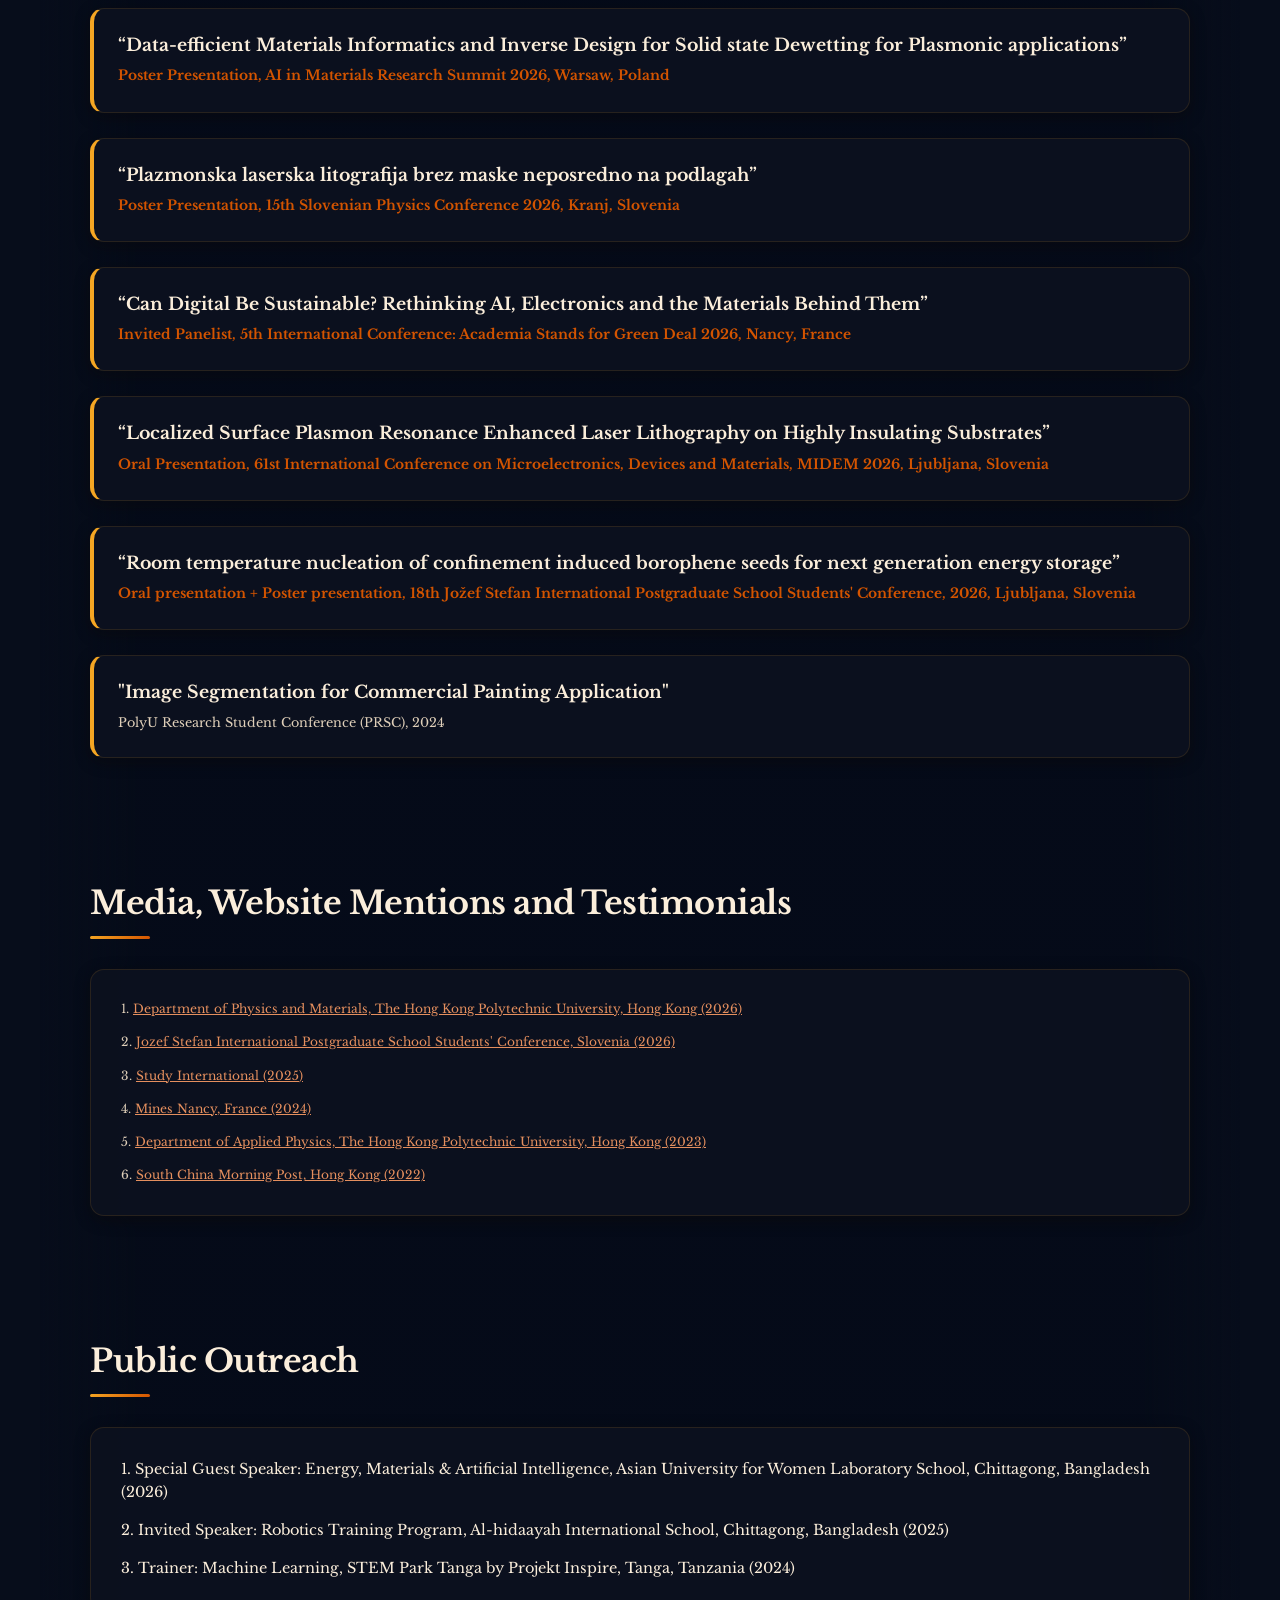
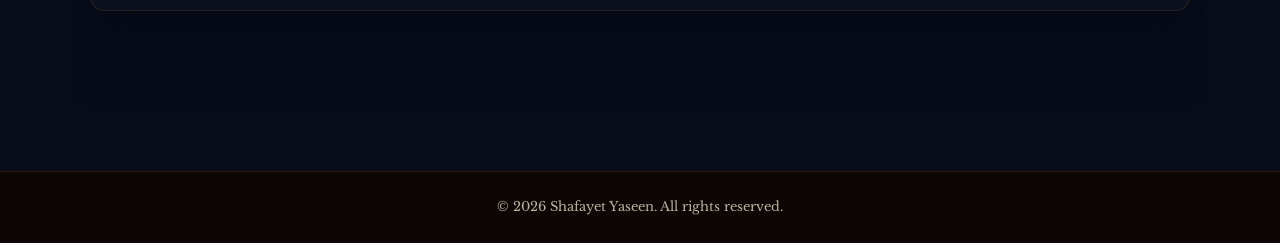
==== commit f3a4b978: "Update index.html" ====
--- a/index.html
+++ b/index.html
@@ -677,6 +677,11 @@
                     <h3>“Data-efficient Materials Informatics and Inverse Design for Solid state Dewetting for Plasmonic applications”</h3>
                     <p class="pub-desc"><a href="https://aixmat.candela.org.pl/#program" target="_blank" rel="noopener noreferrer" class="pub-link">Poster Presentation, AI in Materials Research Summit 2026, Warsaw, Poland</a></p>
                 </div>
+
+                <div class="card pub-card">
+                    <h3>“Plazmonska laserska litografija brez maske neposredno na podlagah”</h3>
+                    <p class="pub-desc"><a href="https://sfk.fmf.uni-lj.si/o-konferenci/program/seznam-plakatov-2026/" target="_blank" rel="noopener noreferrer" class="pub-link">Poster Presentation, 15th Slovenian Physics Conference 2026, Kranj, Slovenia</a></p>
+                </div>
                 
                 <div class="card pub-card">
                     <h3>“Can Digital Be Sustainable? Rethinking AI, Electronics and the Materials Behind Them”</h3>
--- a/style.css
+++ b/style.css
@@ -1238,7 +1238,7 @@
     overflow: hidden; clip-path: inset(50%); white-space: nowrap; border: 0;
 }
 @media (max-width: 768px), (max-width: 1024px) and (hover: none) and (pointer: coarse) {
-    html { font-size: 16px; scroll-padding-top: 88px; }
+    html { font-size: 10px; scroll-padding-top: 88px; }
     body { -webkit-text-size-adjust: 100%; }
     .nav-container { padding: calc(10px + env(safe-area-inset-top, 0px)) max(16px, env(safe-area-inset-right, 0px)) 10px max(16px, env(safe-area-inset-left, 0px)); gap: 12px; }
     .nav-dropdown { min-height: 44px; max-width: 70%; font-size: 16px; padding: 8px 12px; }
@@ -1255,12 +1255,12 @@
     .mobile-owl-toggle:focus-visible { outline: 2px solid #ddc99d; outline-offset: 5px; }
     .mobile-owl-hint {
         position: absolute; left: 0; right: 0; bottom: 5px; text-align: center;
-        font-family: 'Cormorant Garamond', Georgia, serif; font-size: 16px;
+        font-family: 'Cormorant Garamond', Georgia, serif; font-size: 14px;
         color: #ddd0b9; pointer-events: none; text-shadow: 0 1px 4px #070d1b;
     }
     .mobile-owl-panel {
         position: relative; max-width: 370px; margin: 18px auto 130px;
-        width: calc(100% - 32px); padding: 22px 23px;
+        width: calc(100% - 32px); padding: 18px 20px;
         border: 1px solid rgba(207,187,139,0.75); border-radius: 20px;
         background: linear-gradient(135deg, #1a233e, #0c1324 55%, #1a182f);
         box-shadow: 0 0 20px rgba(136,170,239,0.22), inset 0 0 0 5px #111b30;
@@ -1271,28 +1271,28 @@
         border: 1px solid rgba(153,181,226,0.23); pointer-events: none;
     }
     .mobile-owl-message {
-        font: 500 20px/1.4 'Cormorant Garamond', Baskerville, Georgia, serif;
+        font: 500 17px/1.45 'Cormorant Garamond', Baskerville, Georgia, serif;
         color: #f3eadc; white-space: pre-line; text-align: center; overflow-wrap: anywhere;
     }
     .content-wrapper { padding: 18px max(16px, env(safe-area-inset-right, 0px)) 40px max(16px, env(safe-area-inset-left, 0px)); }
     .hero-section { padding: 20px 0 24px; min-height: 0; }
-    .hero-title { font-size: clamp(1.9rem, 7.5vw, 2.5rem); margin-bottom: 28px; }
-    .hero-subtitle, .hero-subtitle:nth-of-type(2) { font-size: 1rem; white-space: normal; text-wrap: balance; }
+    .hero-title { font-size: clamp(30.4px, 7.5vw, 40px); margin-bottom: 24px; }
+    .hero-subtitle, .hero-subtitle:nth-of-type(2) { font-size: 1rem; white-space: normal; text-wrap: balance; margin-bottom: 18px; }
     .hero-meta-links { font-size: 0.9rem; gap: 4px 10px; }
     .meta-link { display: inline-flex; align-items: center; min-height: 44px; overflow-wrap: anywhere; }
     .section { scroll-margin-top: 88px; }
     .section-title { font-size: 1.7rem; }
     .summary-paragraph, .skill-bullets li, .timeline-content p,
-    .project-text, .project-details-bullets li, .pub-desc, .media-list li { font-size: 1rem; line-height: 1.75; }
+    .project-text, .project-details-bullets li, .pub-desc, .media-list li { font-size: 1rem; line-height: 1.6; }
     .timeline-header h3, .project-card h3, .pub-card h3, .award-card h3,
     .extra-card h3, .skill-detail-card h4 { font-size: 1.08rem; line-height: 1.5; }
     .timeline-date, .hero-location { font-size: 0.95rem; }
-    .card { padding: 22px 18px; }
+    .card { padding: 18px 14px; }
     .filter-btn, .prev-btn, .next-btn, .slider-btn, .option-btn, .btn-restart {
         min-width: 44px; min-height: 44px; touch-action: manipulation;
     }
     .degree-explanation-content { font-size: 0.85rem; line-height: 1.65; }
-    .games-card { padding: 24px 18px !important; }
+    .games-card { padding: 20px 14px !important; }
     #games.section { margin-top: 20px !important; }
     .content-wrapper img { max-width: 100%; }
 }
@@ -1303,3 +1303,18 @@
     html { scroll-behavior: auto; }
     .card, .scroll-anim { animation: none; transition: none; }
 }
+/* Center the GREENANO introduction on phones only */
+@media (max-width: 768px),
+       (max-width: 1024px) and (hover: none) and (pointer: coarse) {
+
+    #education .timeline > div:has(> div > a[href="https://greenanomaster.eu"]) {
+        padding-left: 0 !important;
+        margin-left: -35px !important;
+        width: calc(100% + 35px) !important;
+    }
+
+    #education .timeline > div:has(> div > a[href="https://greenanomaster.eu"]) > div {
+        max-width: 100% !important;
+        text-align: center !important;
+    }
+}
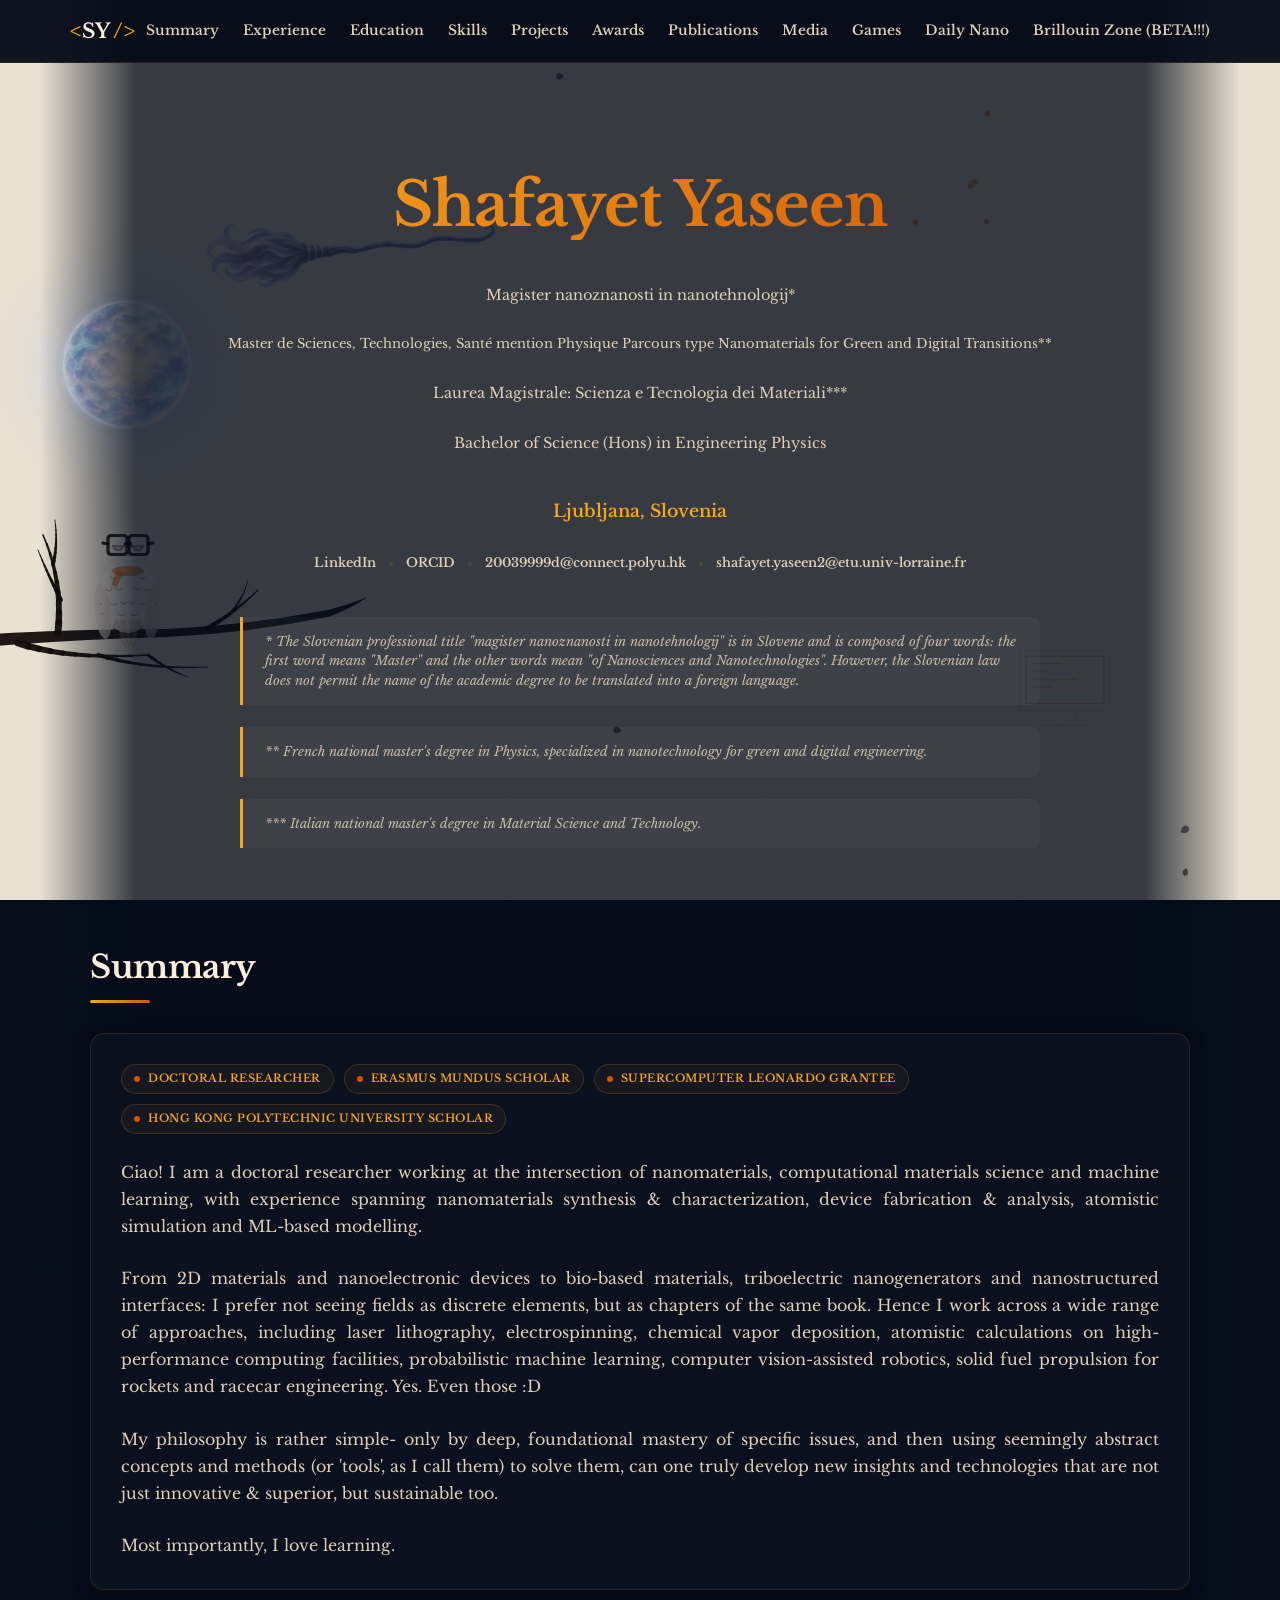
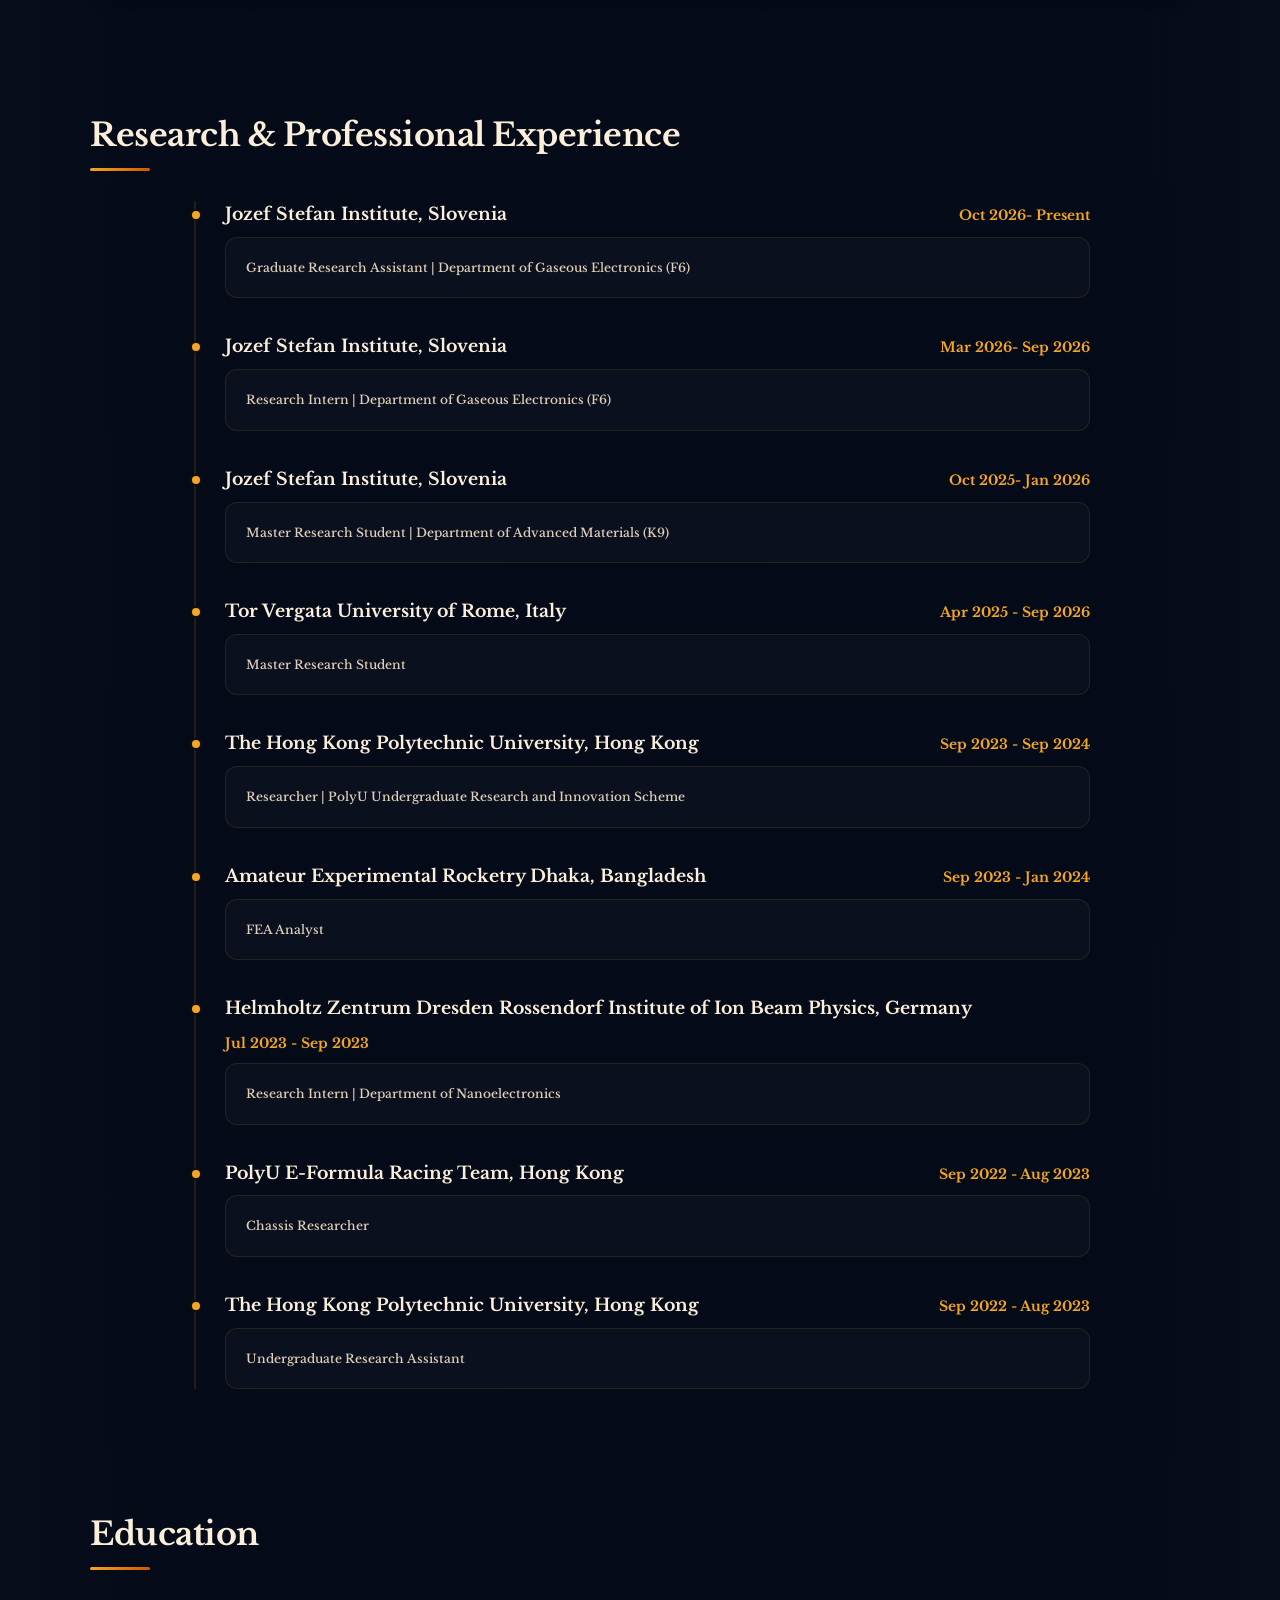
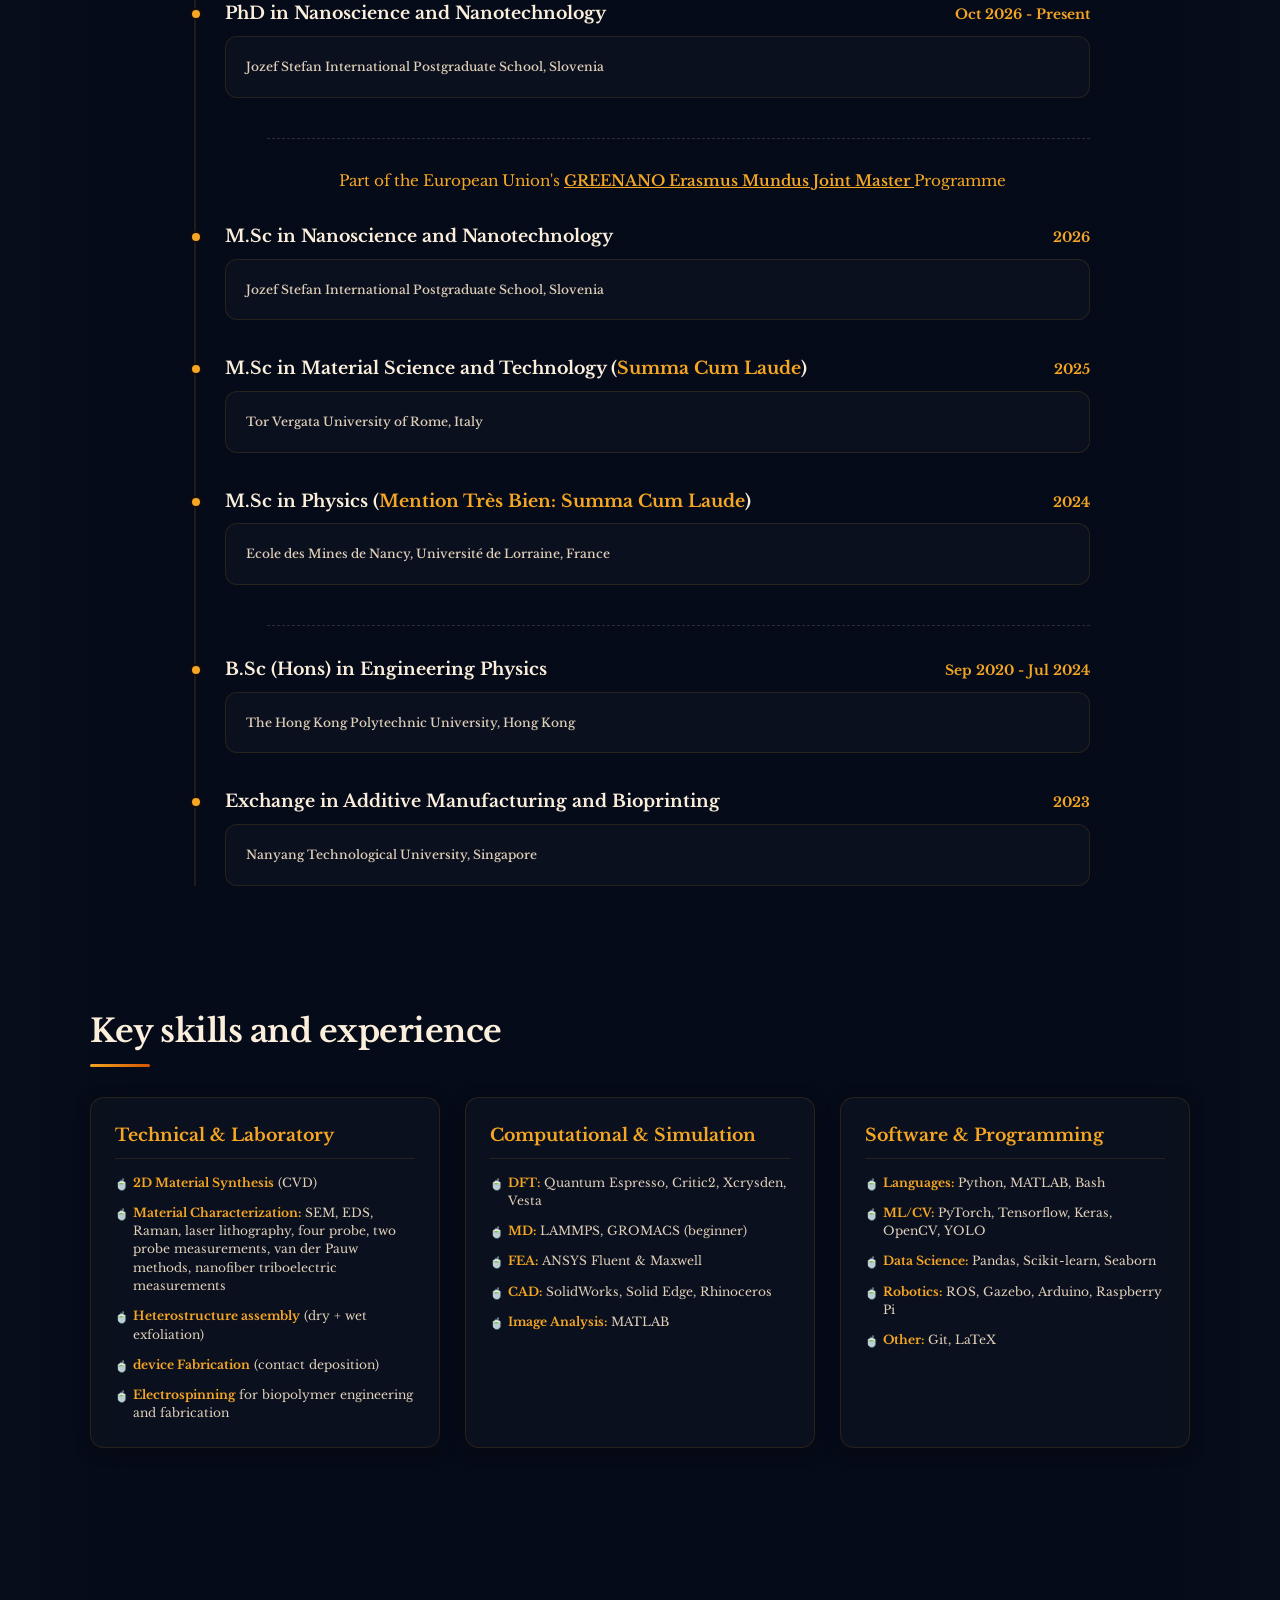
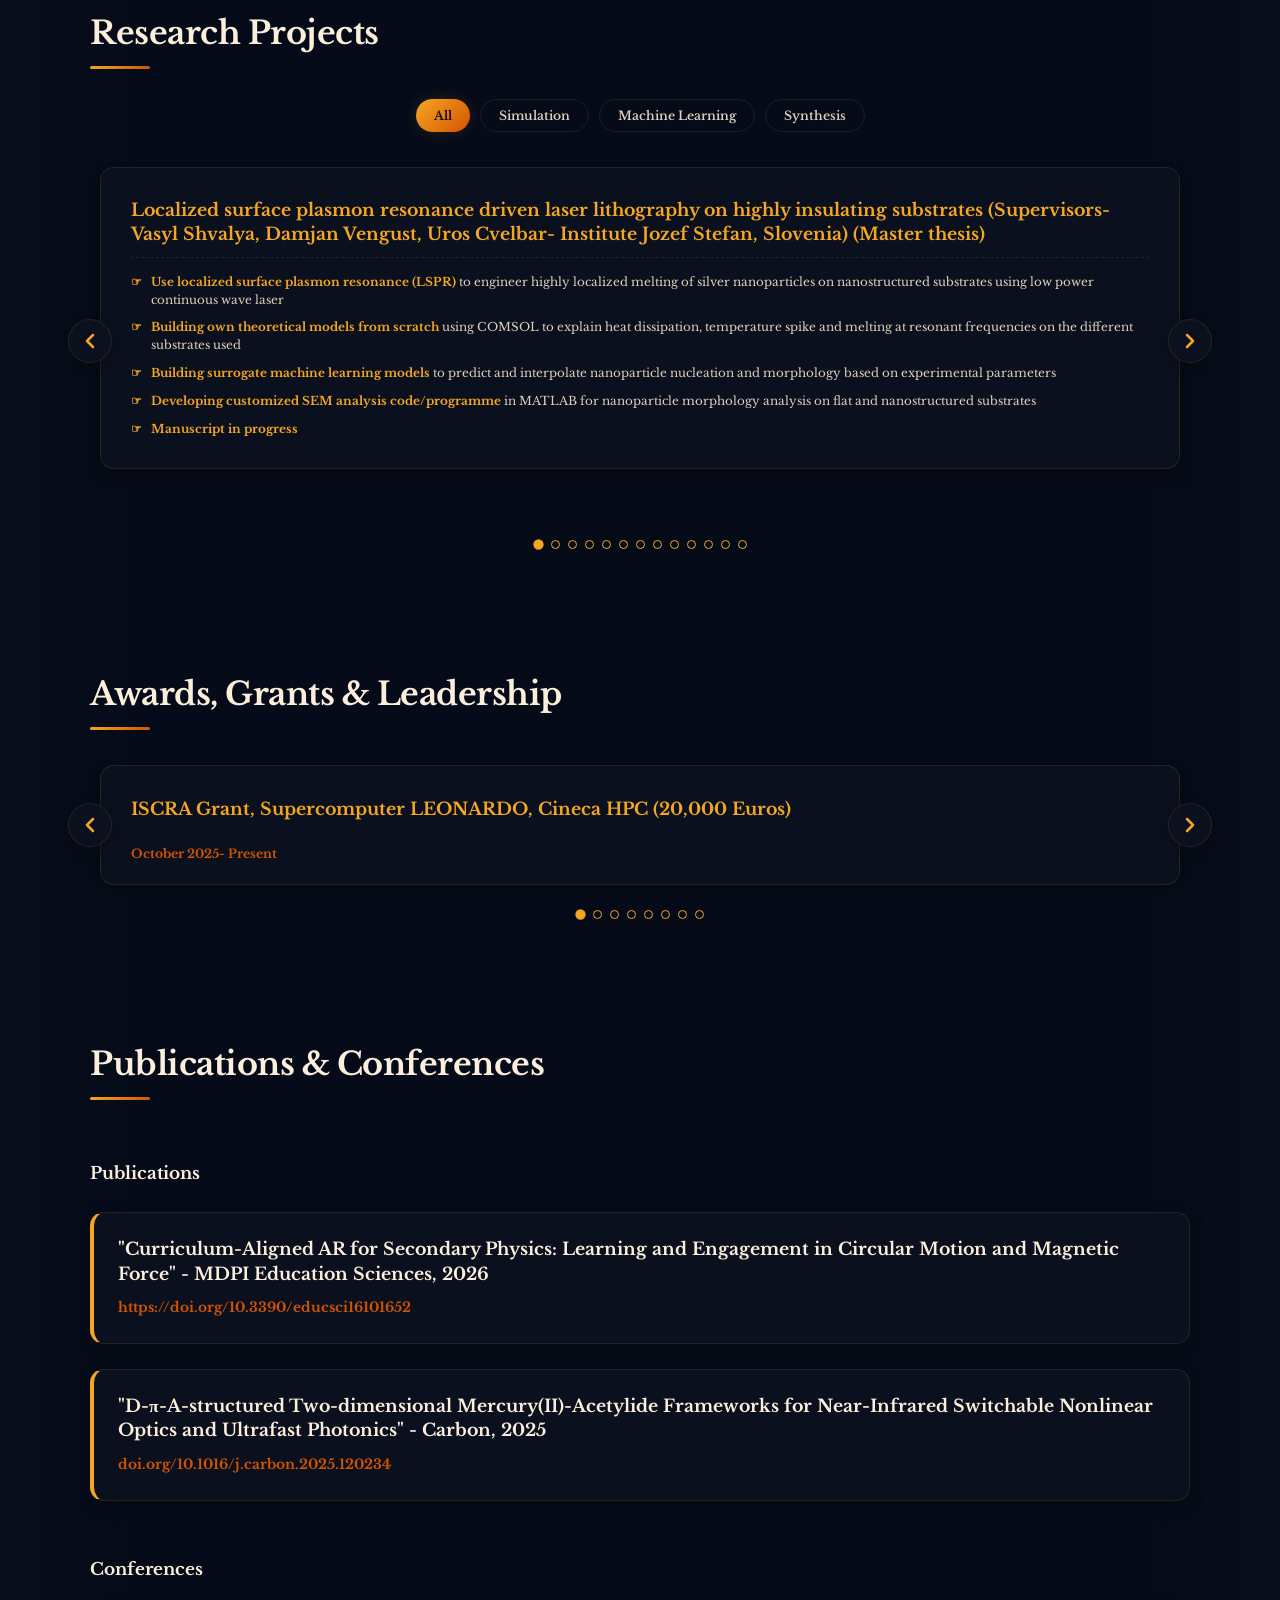
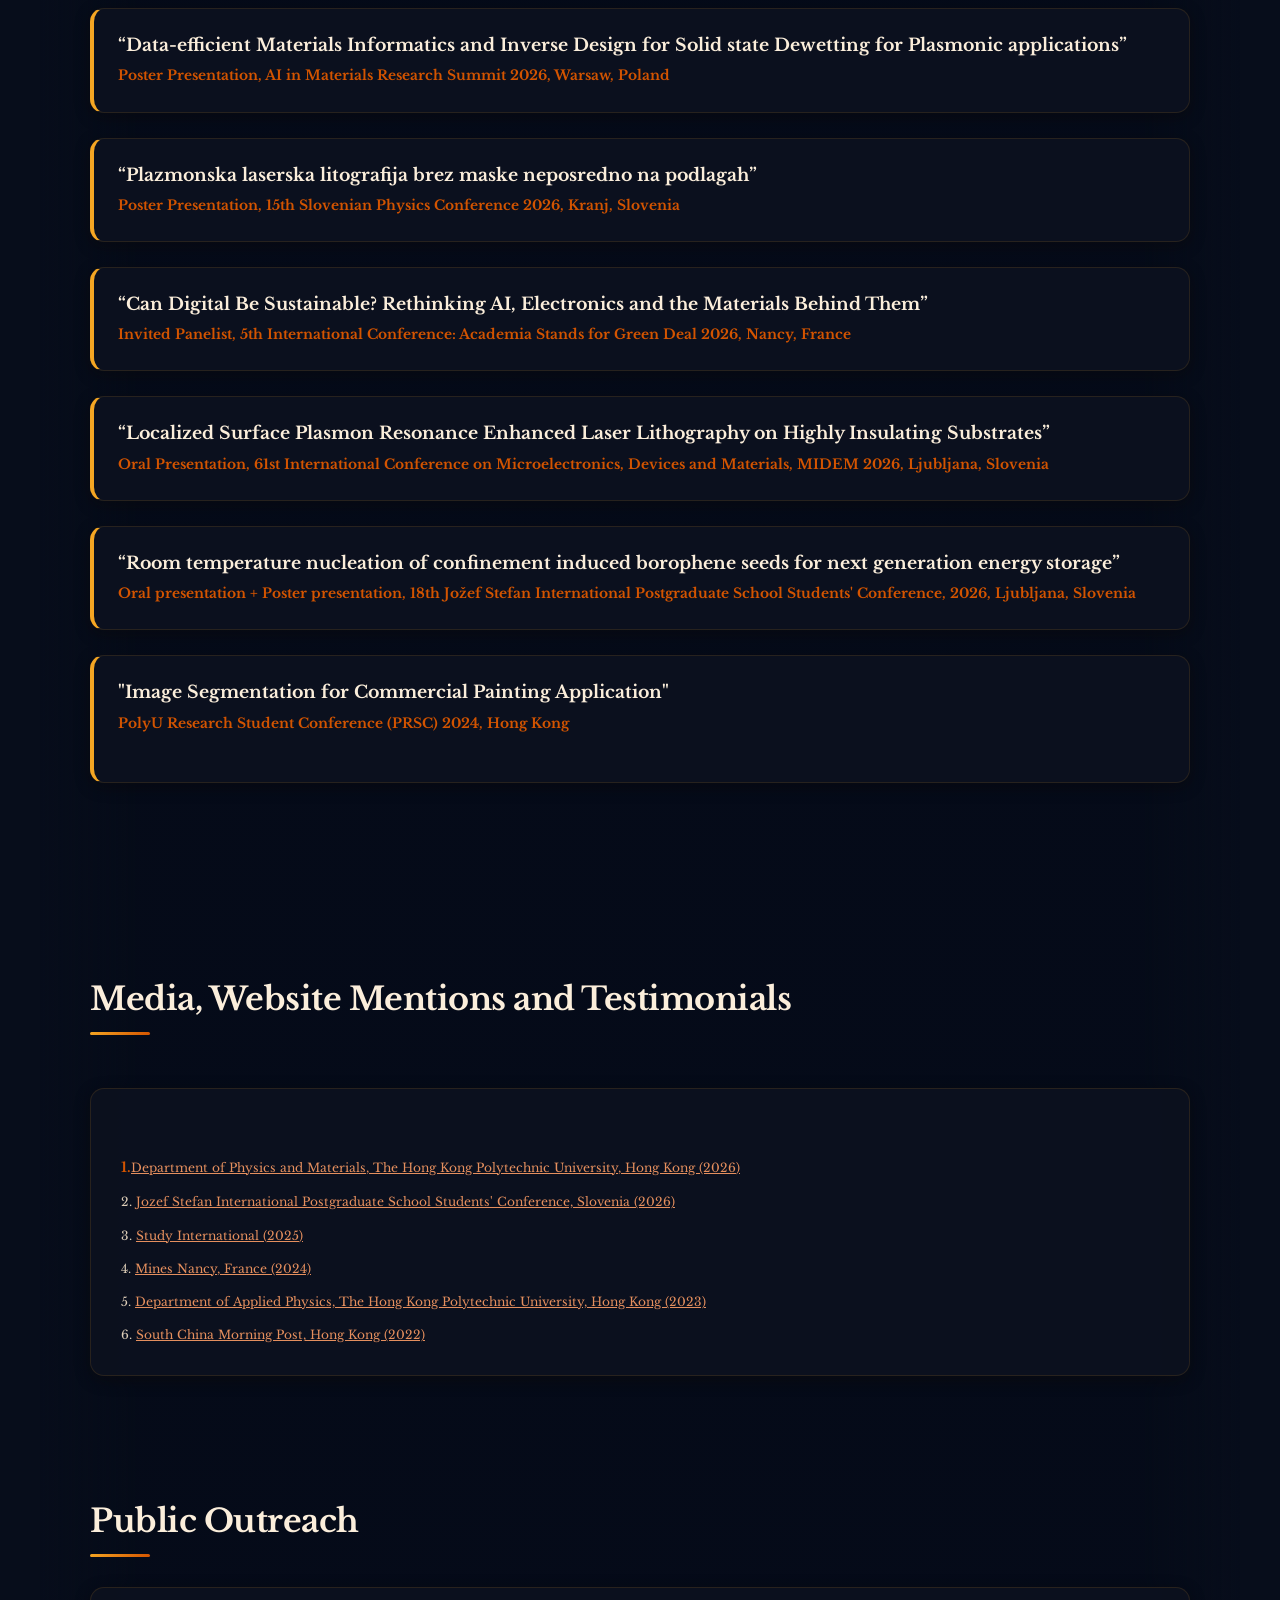
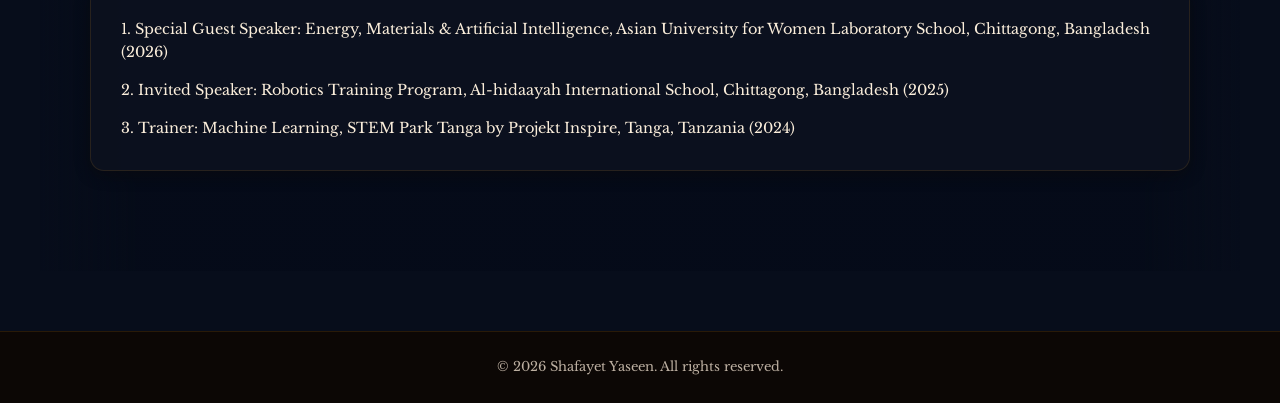
==== commit 51b1e563: "Update index.html" ====
--- a/index.html
+++ b/index.html
@@ -703,7 +703,7 @@
                 <!-- Conference Card 1 -->
                 <div class="card pub-card">
                     <h3>"Image Segmentation for Commercial Painting Application"</h3>
-                    <p class="pub-desc">PolyU Research Student Conference (PRSC), 2024</p>
+                    <p class="pub-desc"><a href="https://www.polyu.edu.hk/gs/docdrive/PRSC2024/PRSC2024_Technical_Programme.pdf" target="_blank" rel="noopener noreferrer" class="pub-link">PolyU Research Student Conference (PRSC) 2024, Hong Kong </p>
                 </div>
 
                 <!-- Conference Card 2 -->
